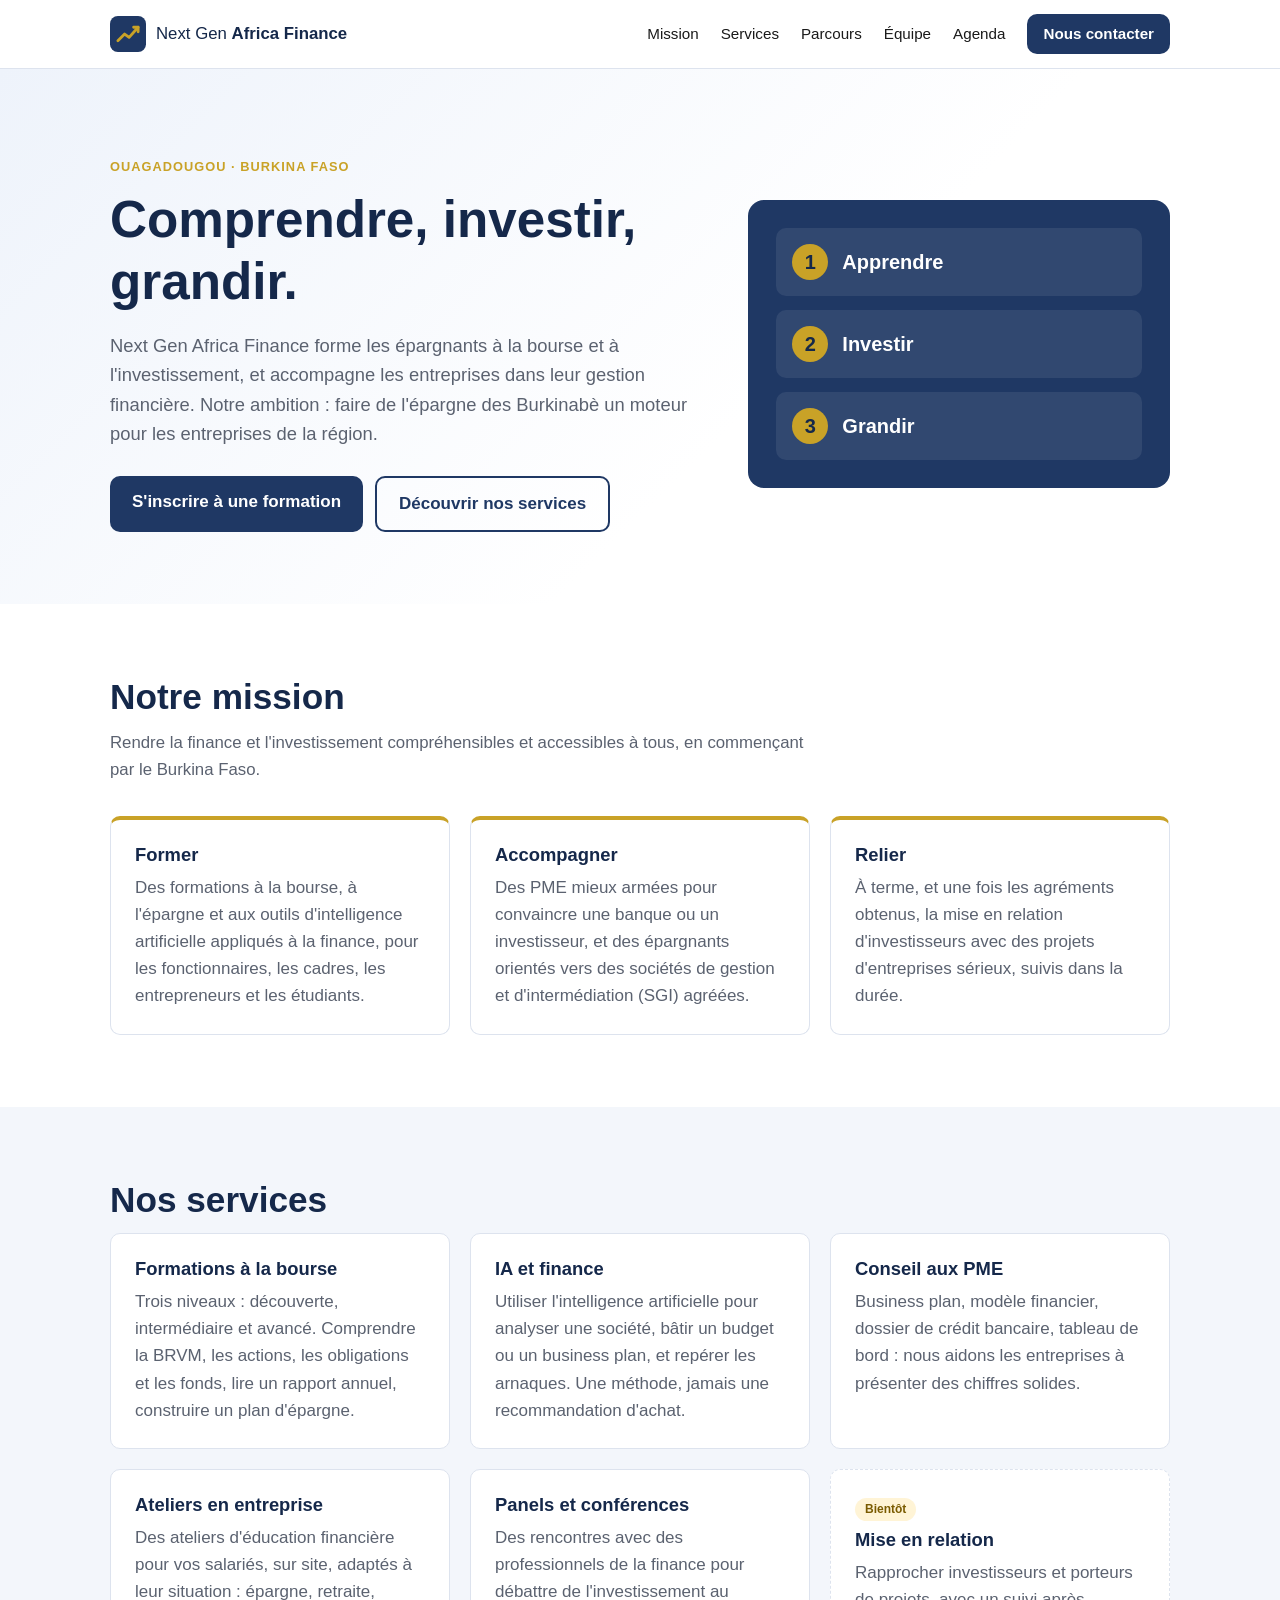
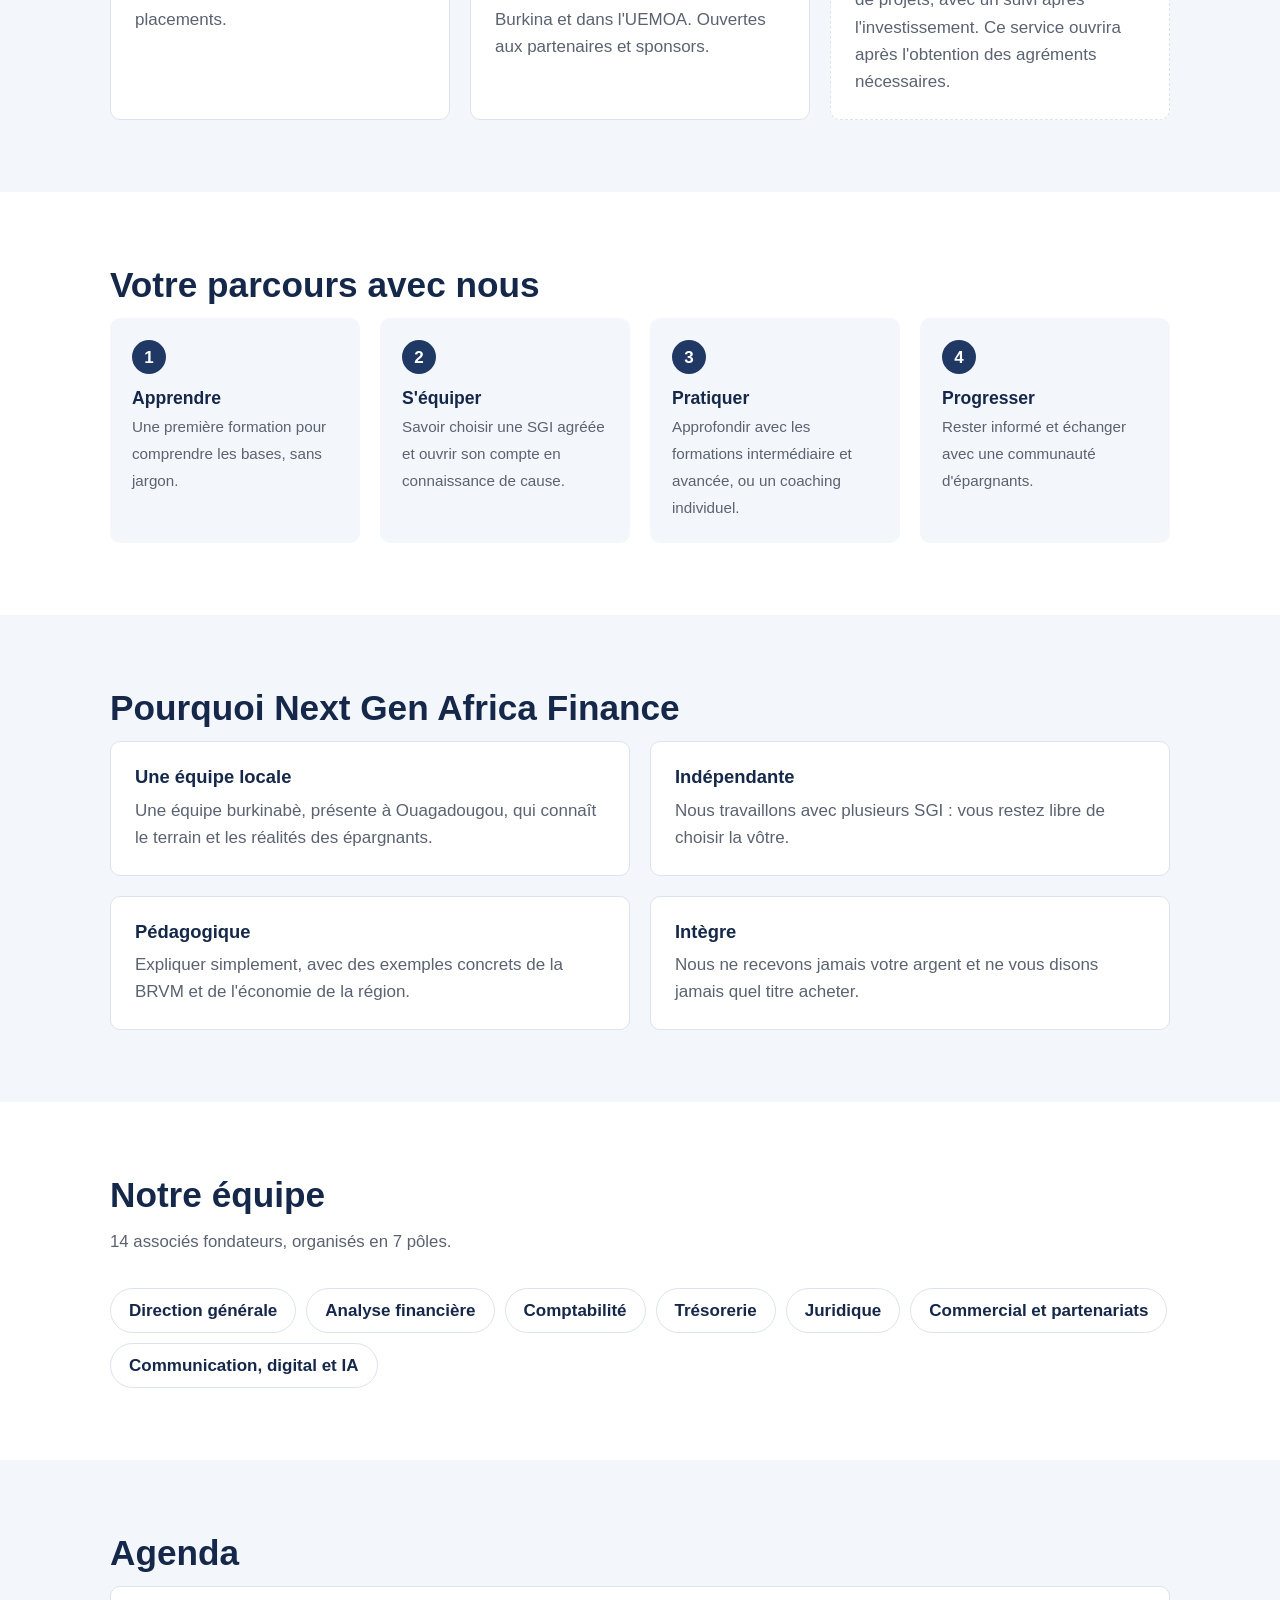
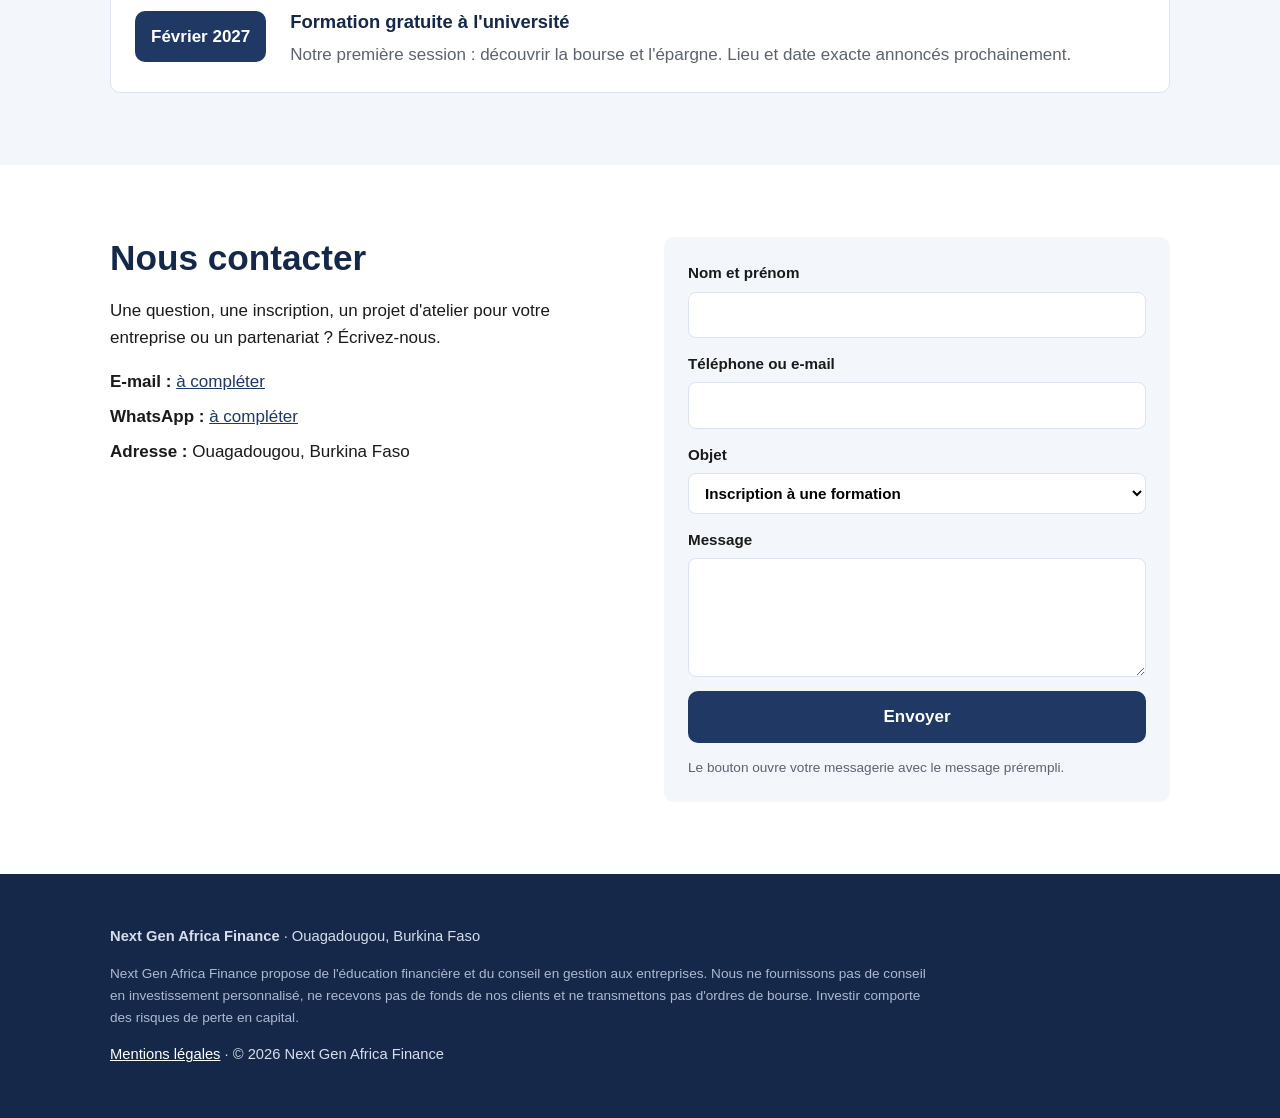
==== index.html @ c7aa5c01 "Site vitrine de Next Gen Africa Finance Site statique HTML/CSS/JS : mission, services, parcours, équ" ====
<!doctype html>
<html lang="fr">
<head>
  <meta charset="utf-8">
  <meta name="viewport" content="width=device-width, initial-scale=1">
  <title>Next Gen Africa Finance – Éducation financière et accompagnement à Ouagadougou</title>
  <meta name="description" content="Next Gen Africa Finance forme les épargnants à la bourse et à l'investissement, et accompagne les PME dans leur gestion financière, à Ouagadougou (Burkina Faso).">
  <link rel="icon" href="assets/img/favicon.svg" type="image/svg+xml">
  <link rel="stylesheet" href="assets/css/style.css">
</head>
<body>

<header class="site-header">
  <div class="container nav">
    <a class="logo" href="#accueil" aria-label="Next Gen Africa Finance, accueil">
      <img src="assets/img/logo.svg" alt="" width="36" height="36">
      <span>Next Gen <strong>Africa Finance</strong></span>
    </a>
    <button class="menu-toggle" aria-expanded="false" aria-controls="menu">Menu</button>
    <nav id="menu" class="menu" aria-label="Navigation principale">
      <a href="#mission">Mission</a>
      <a href="#services">Services</a>
      <a href="#parcours">Parcours</a>
      <a href="#equipe">Équipe</a>
      <a href="#agenda">Agenda</a>
      <a class="btn btn-small" href="#contact">Nous contacter</a>
    </nav>
  </div>
</header>

<main>

  <section id="accueil" class="hero">
    <div class="container hero-grid">
      <div>
        <p class="eyebrow">Ouagadougou · Burkina Faso</p>
        <h1>Comprendre, investir, grandir.</h1>
        <p class="lead">Next Gen Africa Finance forme les épargnants à la bourse et à l'investissement, et accompagne les entreprises dans leur gestion financière. Notre ambition : faire de l'épargne des Burkinabè un moteur pour les entreprises de la région.</p>
        <div class="cta">
          <a class="btn" href="#contact">S'inscrire à une formation</a>
          <a class="btn btn-ghost" href="#services">Découvrir nos services</a>
        </div>
      </div>
      <div class="hero-card" aria-hidden="true">
        <div class="hero-step"><span>1</span>Apprendre</div>
        <div class="hero-step"><span>2</span>Investir</div>
        <div class="hero-step"><span>3</span>Grandir</div>
      </div>
    </div>
  </section>

  <section id="mission" class="section">
    <div class="container">
      <h2>Notre mission</h2>
      <p class="section-lead">Rendre la finance et l'investissement compréhensibles et accessibles à tous, en commençant par le Burkina Faso.</p>
      <div class="grid-3">
        <article class="pillar">
          <h3>Former</h3>
          <p>Des formations à la bourse, à l'épargne et aux outils d'intelligence artificielle appliqués à la finance, pour les fonctionnaires, les cadres, les entrepreneurs et les étudiants.</p>
        </article>
        <article class="pillar">
          <h3>Accompagner</h3>
          <p>Des PME mieux armées pour convaincre une banque ou un investisseur, et des épargnants orientés vers des sociétés de gestion et d'intermédiation (SGI) agréées.</p>
        </article>
        <article class="pillar">
          <h3>Relier</h3>
          <p>À terme, et une fois les agréments obtenus, la mise en relation d'investisseurs avec des projets d'entreprises sérieux, suivis dans la durée.</p>
        </article>
      </div>
    </div>
  </section>

  <section id="services" class="section section-alt">
    <div class="container">
      <h2>Nos services</h2>
      <div class="grid-3">
        <article class="card">
          <h3>Formations à la bourse</h3>
          <p>Trois niveaux : découverte, intermédiaire et avancé. Comprendre la BRVM, les actions, les obligations et les fonds, lire un rapport annuel, construire un plan d'épargne.</p>
        </article>
        <article class="card">
          <h3>IA et finance</h3>
          <p>Utiliser l'intelligence artificielle pour analyser une société, bâtir un budget ou un business plan, et repérer les arnaques. Une méthode, jamais une recommandation d'achat.</p>
        </article>
        <article class="card">
          <h3>Conseil aux PME</h3>
          <p>Business plan, modèle financier, dossier de crédit bancaire, tableau de bord : nous aidons les entreprises à présenter des chiffres solides.</p>
        </article>
        <article class="card">
          <h3>Ateliers en entreprise</h3>
          <p>Des ateliers d'éducation financière pour vos salariés, sur site, adaptés à leur situation : épargne, retraite, placements.</p>
        </article>
        <article class="card">
          <h3>Panels et conférences</h3>
          <p>Des rencontres avec des professionnels de la finance pour débattre de l'investissement au Burkina et dans l'UEMOA. Ouvertes aux partenaires et sponsors.</p>
        </article>
        <article class="card card-soon">
          <p class="badge">Bientôt</p>
          <h3>Mise en relation</h3>
          <p>Rapprocher investisseurs et porteurs de projets, avec un suivi après l'investissement. Ce service ouvrira après l'obtention des agréments nécessaires.</p>
        </article>
      </div>
    </div>
  </section>

  <section id="parcours" class="section">
    <div class="container">
      <h2>Votre parcours avec nous</h2>
      <ol class="steps">
        <li><strong>Apprendre</strong><span>Une première formation pour comprendre les bases, sans jargon.</span></li>
        <li><strong>S'équiper</strong><span>Savoir choisir une SGI agréée et ouvrir son compte en connaissance de cause.</span></li>
        <li><strong>Pratiquer</strong><span>Approfondir avec les formations intermédiaire et avancée, ou un coaching individuel.</span></li>
        <li><strong>Progresser</strong><span>Rester informé et échanger avec une communauté d'épargnants.</span></li>
      </ol>
    </div>
  </section>

  <section class="section section-alt">
    <div class="container">
      <h2>Pourquoi Next Gen Africa Finance</h2>
      <div class="grid-2">
        <div class="reason"><h3>Une équipe locale</h3><p>Une équipe burkinabè, présente à Ouagadougou, qui connaît le terrain et les réalités des épargnants.</p></div>
        <div class="reason"><h3>Indépendante</h3><p>Nous travaillons avec plusieurs SGI : vous restez libre de choisir la vôtre.</p></div>
        <div class="reason"><h3>Pédagogique</h3><p>Expliquer simplement, avec des exemples concrets de la BRVM et de l'économie de la région.</p></div>
        <div class="reason"><h3>Intègre</h3><p>Nous ne recevons jamais votre argent et ne vous disons jamais quel titre acheter.</p></div>
      </div>
    </div>
  </section>

  <section id="equipe" class="section">
    <div class="container">
      <h2>Notre équipe</h2>
      <p class="section-lead">14 associés fondateurs, organisés en 7 pôles.</p>
      <ul class="poles">
        <li>Direction générale</li>
        <li>Analyse financière</li>
        <li>Comptabilité</li>
        <li>Trésorerie</li>
        <li>Juridique</li>
        <li>Commercial et partenariats</li>
        <li>Communication, digital et IA</li>
      </ul>
    </div>
  </section>

  <section id="agenda" class="section section-alt">
    <div class="container">
      <h2>Agenda</h2>
      <div class="event">
        <p class="event-date">Février 2027</p>
        <div>
          <h3>Formation gratuite à l'université</h3>
          <p>Notre première session : découvrir la bourse et l'épargne. Lieu et date exacte annoncés prochainement.</p>
        </div>
      </div>
    </div>
  </section>

  <section id="contact" class="section">
    <div class="container contact-grid">
      <div>
        <h2>Nous contacter</h2>
        <p>Une question, une inscription, un projet d'atelier pour votre entreprise ou un partenariat ? Écrivez-nous.</p>
        <ul class="contact-list">
          <li><strong>E-mail :</strong> <a id="contact-email" href="#">à compléter</a></li>
          <li><strong>WhatsApp :</strong> <a id="contact-whatsapp" href="#">à compléter</a></li>
          <li><strong>Adresse :</strong> Ouagadougou, Burkina Faso</li>
        </ul>
      </div>
      <form id="contact-form" class="form" novalidate>
        <label>Nom et prénom<input name="nom" required autocomplete="name"></label>
        <label>Téléphone ou e-mail<input name="contact" required></label>
        <label>Objet
          <select name="objet">
            <option>Inscription à une formation</option>
            <option>Formation IA et finance</option>
            <option>Conseil pour mon entreprise</option>
            <option>Atelier en entreprise</option>
            <option>Partenariat ou sponsoring</option>
            <option>Autre</option>
          </select>
        </label>
        <label>Message<textarea name="message" rows="4"></textarea></label>
        <button class="btn" type="submit">Envoyer</button>
        <p class="form-note">Le bouton ouvre votre messagerie avec le message prérempli.</p>
      </form>
    </div>
  </section>

</main>

<footer class="site-footer">
  <div class="container">
    <p><strong>Next Gen Africa Finance</strong> · Ouagadougou, Burkina Faso</p>
    <p class="disclaimer">Next Gen Africa Finance propose de l'éducation financière et du conseil en gestion aux entreprises. Nous ne fournissons pas de conseil en investissement personnalisé, ne recevons pas de fonds de nos clients et ne transmettons pas d'ordres de bourse. Investir comporte des risques de perte en capital.</p>
    <p><a href="mentions-legales.html">Mentions légales</a> · © <span id="year"></span> Next Gen Africa Finance</p>
  </div>
</footer>

<script src="assets/js/main.js"></script>
</body>
</html>
---- assets/css/style.css ----
/* Next Gen Africa Finance — feuille de style du site vitrine */
:root {
  --navy: #1F3864;
  --navy-dark: #15284a;
  --gold: #C9A227;
  --ink: #1a1a1a;
  --muted: #5b6270;
  --bg: #ffffff;
  --bg-alt: #f3f6fb;
  --line: #dde3ee;
  --radius: 10px;
  --max: 1100px;
}

* { box-sizing: border-box; }
html { scroll-behavior: smooth; }
body {
  margin: 0;
  font-family: "Segoe UI", Roboto, Arial, Helvetica, sans-serif;
  color: var(--ink);
  background: var(--bg);
  line-height: 1.6;
  font-size: 17px;
}
img { max-width: 100%; }
a { color: var(--navy); }
h1, h2, h3 { line-height: 1.2; color: var(--navy-dark); }
h1 { font-size: clamp(2.1rem, 5vw, 3.2rem); margin: 0 0 16px; }
h2 { font-size: clamp(1.6rem, 3.4vw, 2.2rem); margin: 0 0 12px; }
h3 { font-size: 1.15rem; margin: 0 0 8px; }

.container { width: 100%; max-width: var(--max); margin: 0 auto; padding: 0 20px; }
.section { padding: 72px 0; }
.section-alt { background: var(--bg-alt); }
.section-lead { color: var(--muted); max-width: 720px; margin: 0 0 32px; font-size: 1.05rem; }

/* En-tête */
.site-header { position: sticky; top: 0; z-index: 10; background: rgba(255,255,255,.96); border-bottom: 1px solid var(--line); }
.nav { display: flex; align-items: center; justify-content: space-between; height: 68px; }
.logo { display: flex; align-items: center; gap: 10px; text-decoration: none; color: var(--navy-dark); font-size: 1.05rem; }
.menu { display: flex; align-items: center; gap: 22px; }
.menu a { text-decoration: none; color: var(--ink); font-size: .95rem; }
.menu a:hover { color: var(--navy); }
.menu-toggle { display: none; background: none; border: 1px solid var(--line); border-radius: 8px; padding: 8px 12px; font: inherit; cursor: pointer; }

/* Boutons */
.btn { display: inline-block; background: var(--navy); color: #fff !important; text-decoration: none; padding: 12px 22px; border-radius: var(--radius); border: 0; font: inherit; font-weight: 600; cursor: pointer; }
.btn:hover { background: var(--navy-dark); }
.btn-ghost { background: transparent; color: var(--navy) !important; border: 2px solid var(--navy); }
.btn-ghost:hover { background: var(--navy); color: #fff !important; }
.btn-small { padding: 8px 16px; font-size: .9rem; }

/* Accueil */
.hero { padding: 88px 0 72px; background: linear-gradient(135deg, #eef3fb 0%, #ffffff 60%); }
.hero-grid { display: grid; grid-template-columns: 1.4fr 1fr; gap: 48px; align-items: center; }
.eyebrow { text-transform: uppercase; letter-spacing: .08em; font-size: .8rem; font-weight: 700; color: var(--gold); margin: 0 0 12px; }
.lead { font-size: 1.15rem; color: var(--muted); max-width: 620px; }
.cta { display: flex; flex-wrap: wrap; gap: 12px; margin-top: 28px; }
.hero-card { background: var(--navy); color: #fff; border-radius: 16px; padding: 28px; display: grid; gap: 14px; }
.hero-step { display: flex; align-items: center; gap: 14px; font-size: 1.25rem; font-weight: 600; background: rgba(255,255,255,.08); border-radius: var(--radius); padding: 16px; }
.hero-step span { display: grid; place-items: center; width: 36px; height: 36px; border-radius: 50%; background: var(--gold); color: var(--navy-dark); font-weight: 800; }

/* Grilles et cartes */
.grid-3 { display: grid; grid-template-columns: repeat(3, 1fr); gap: 20px; }
.grid-2 { display: grid; grid-template-columns: repeat(2, 1fr); gap: 20px; }
.pillar, .card, .reason { background: #fff; border: 1px solid var(--line); border-radius: var(--radius); padding: 24px; }
.pillar { border-top: 4px solid var(--gold); }
.card p, .pillar p, .reason p { margin: 0; color: var(--muted); }
.card-soon { border-style: dashed; }
.badge { display: inline-block; margin: 0 0 8px !important; background: #fff4d6; color: #7a5b00 !important; font-size: .75rem; font-weight: 700; padding: 2px 10px; border-radius: 99px; }

/* Parcours */
.steps { list-style: none; padding: 0; margin: 0; display: grid; grid-template-columns: repeat(4, 1fr); gap: 20px; counter-reset: step; }
.steps li { counter-increment: step; background: var(--bg-alt); border-radius: var(--radius); padding: 22px; position: relative; }
.steps li::before { content: counter(step); display: grid; place-items: center; width: 34px; height: 34px; border-radius: 50%; background: var(--navy); color: #fff; font-weight: 700; margin-bottom: 10px; }
.steps strong { display: block; color: var(--navy-dark); font-size: 1.1rem; }
.steps span { color: var(--muted); font-size: .95rem; }

/* Équipe */
.poles { list-style: none; padding: 0; margin: 0; display: flex; flex-wrap: wrap; gap: 10px; }
.poles li { background: #fff; border: 1px solid var(--line); border-radius: 99px; padding: 8px 18px; font-weight: 600; color: var(--navy-dark); }

/* Agenda */
.event { display: flex; gap: 24px; align-items: flex-start; background: #fff; border: 1px solid var(--line); border-radius: var(--radius); padding: 24px; }
.event-date { margin: 0; background: var(--navy); color: #fff; font-weight: 700; border-radius: var(--radius); padding: 12px 16px; white-space: nowrap; }
.event p { margin: 0; color: var(--muted); }
.event .event-date { color: #fff; }

/* Contact */
.contact-grid { display: grid; grid-template-columns: 1fr 1fr; gap: 48px; }
.contact-list { list-style: none; padding: 0; }
.contact-list li { margin: 8px 0; }
.form { display: grid; gap: 14px; background: var(--bg-alt); padding: 24px; border-radius: var(--radius); }
.form label { display: grid; gap: 6px; font-weight: 600; font-size: .95rem; }
.form input, .form select, .form textarea { font: inherit; padding: 10px 12px; border: 1px solid var(--line); border-radius: 8px; background: #fff; }
.form-note { margin: 0; font-size: .85rem; color: var(--muted); }

/* Pied de page */
.site-footer { background: var(--navy-dark); color: #d7deeb; padding: 36px 0; font-size: .92rem; }
.site-footer a { color: #fff; }
.disclaimer { max-width: 820px; color: #aeb9cf; font-size: .85rem; }

/* Mentions légales */
.legal { max-width: 800px; }
.legal dt { font-weight: 700; margin-top: 14px; }
.legal dd { margin: 4px 0 0; color: var(--muted); }

/* Mobile */
@media (max-width: 900px) {
  .hero-grid, .contact-grid { grid-template-columns: 1fr; }
  .grid-3 { grid-template-columns: 1fr 1fr; }
  .steps { grid-template-columns: 1fr 1fr; }
}
@media (max-width: 640px) {
  body { font-size: 16px; }
  .section { padding: 52px 0; }
  .grid-3, .grid-2, .steps { grid-template-columns: 1fr; }
  .menu-toggle { display: block; }
  .menu { display: none; position: absolute; top: 68px; left: 0; right: 0; background: #fff; flex-direction: column; align-items: flex-start; padding: 16px 20px; gap: 14px; border-bottom: 1px solid var(--line); }
  .menu.open { display: flex; }
  .event { flex-direction: column; }
}
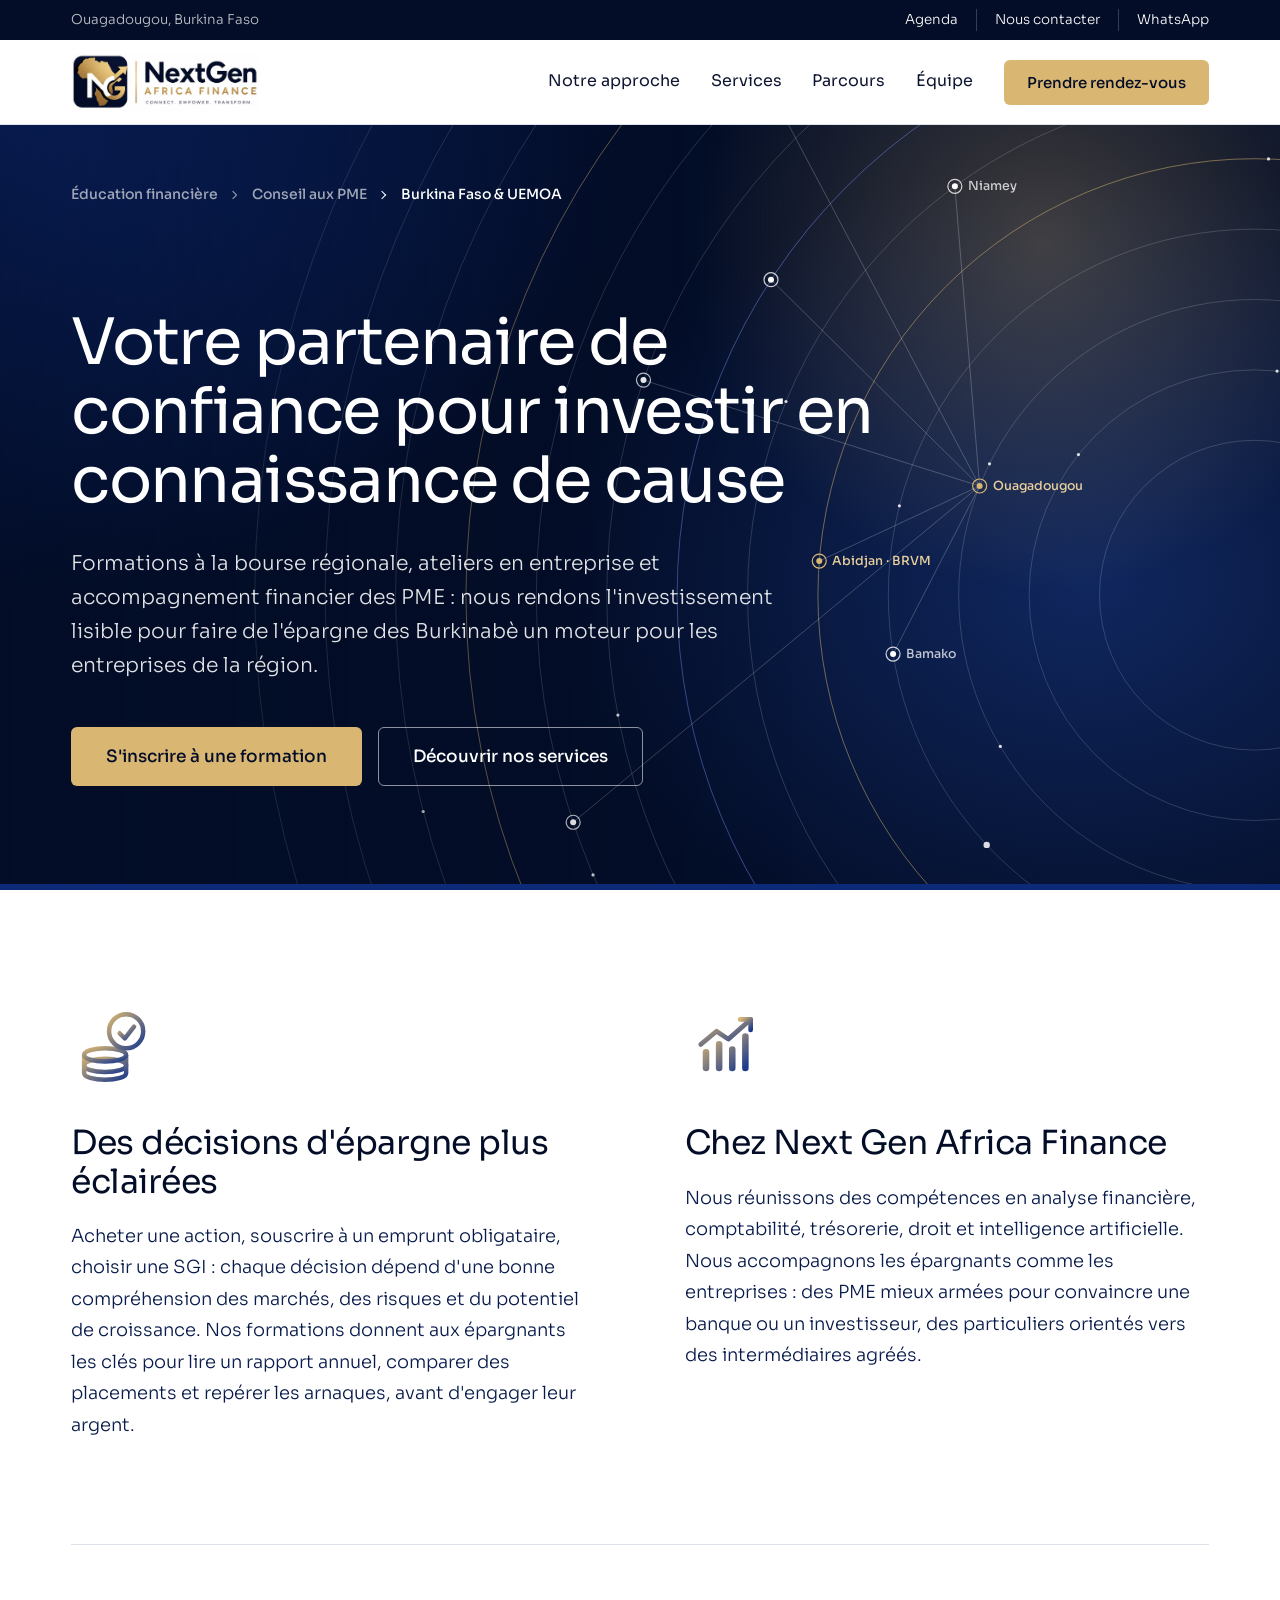
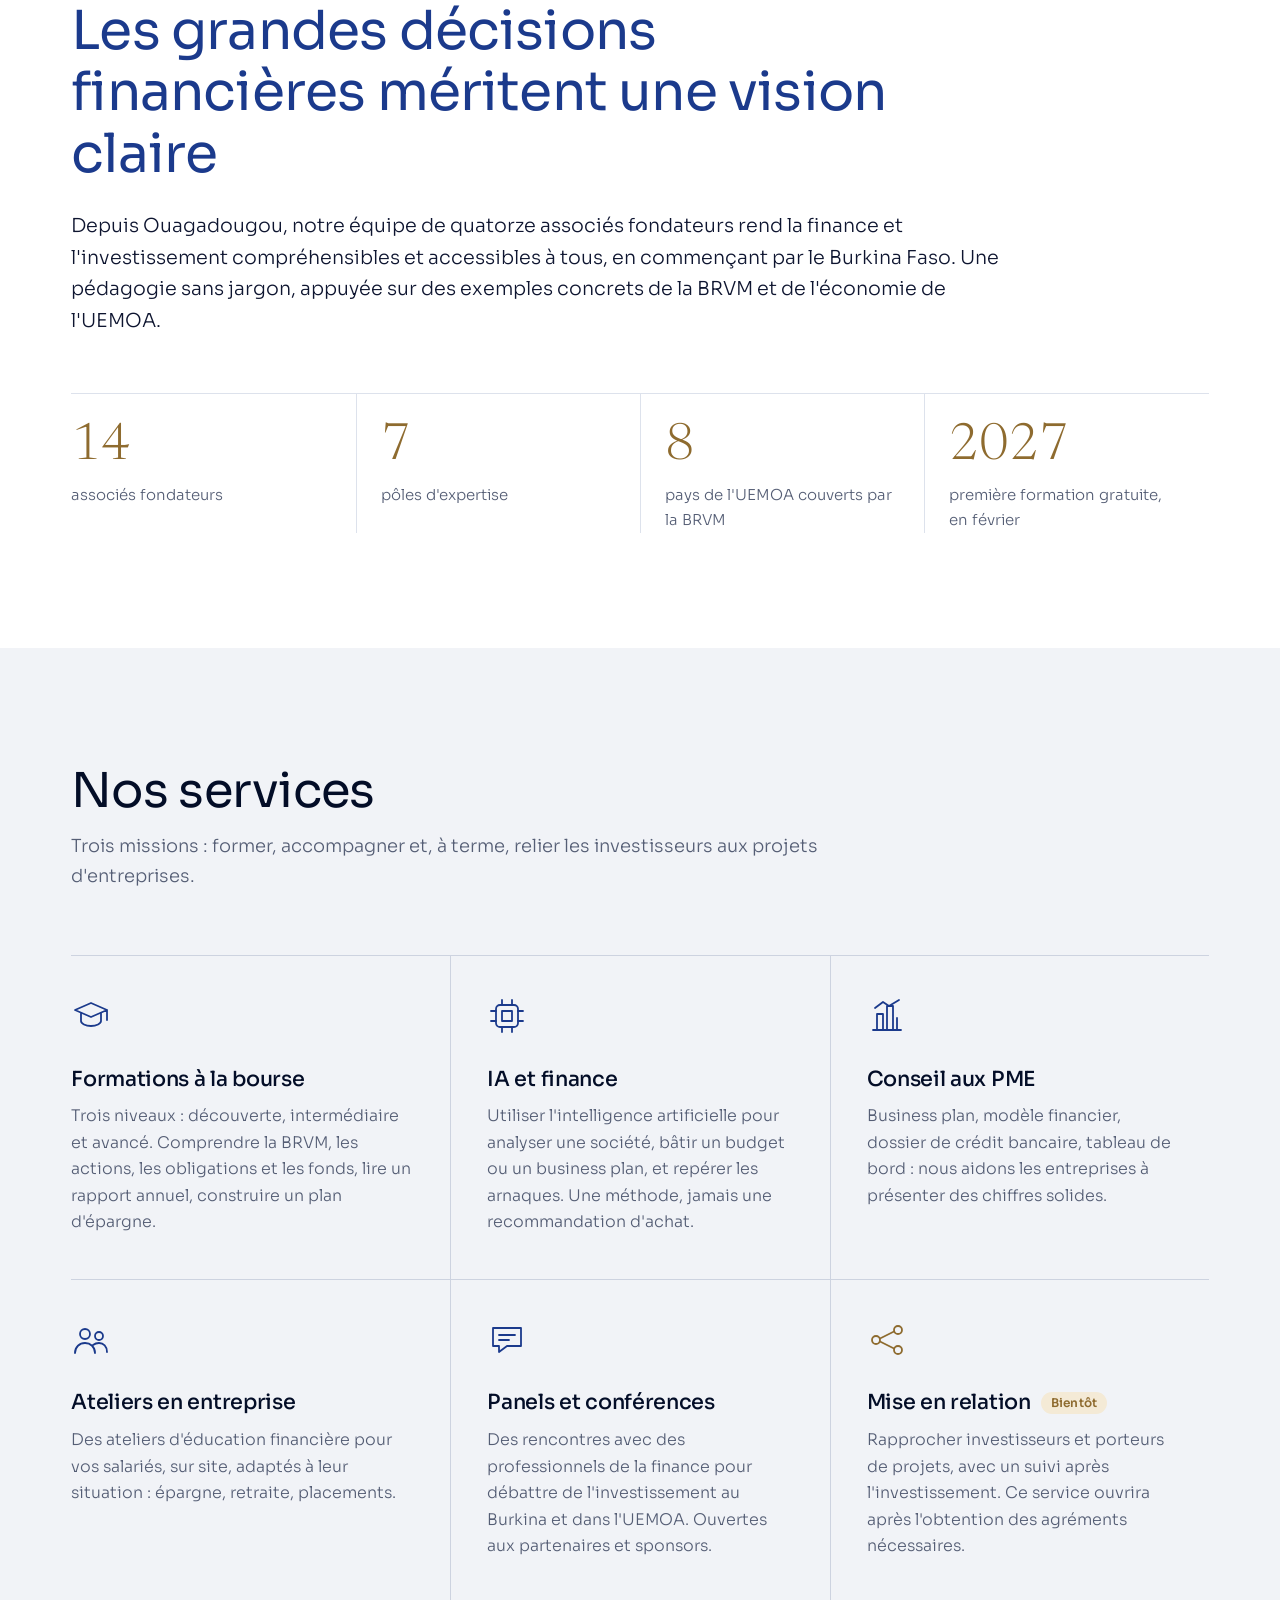
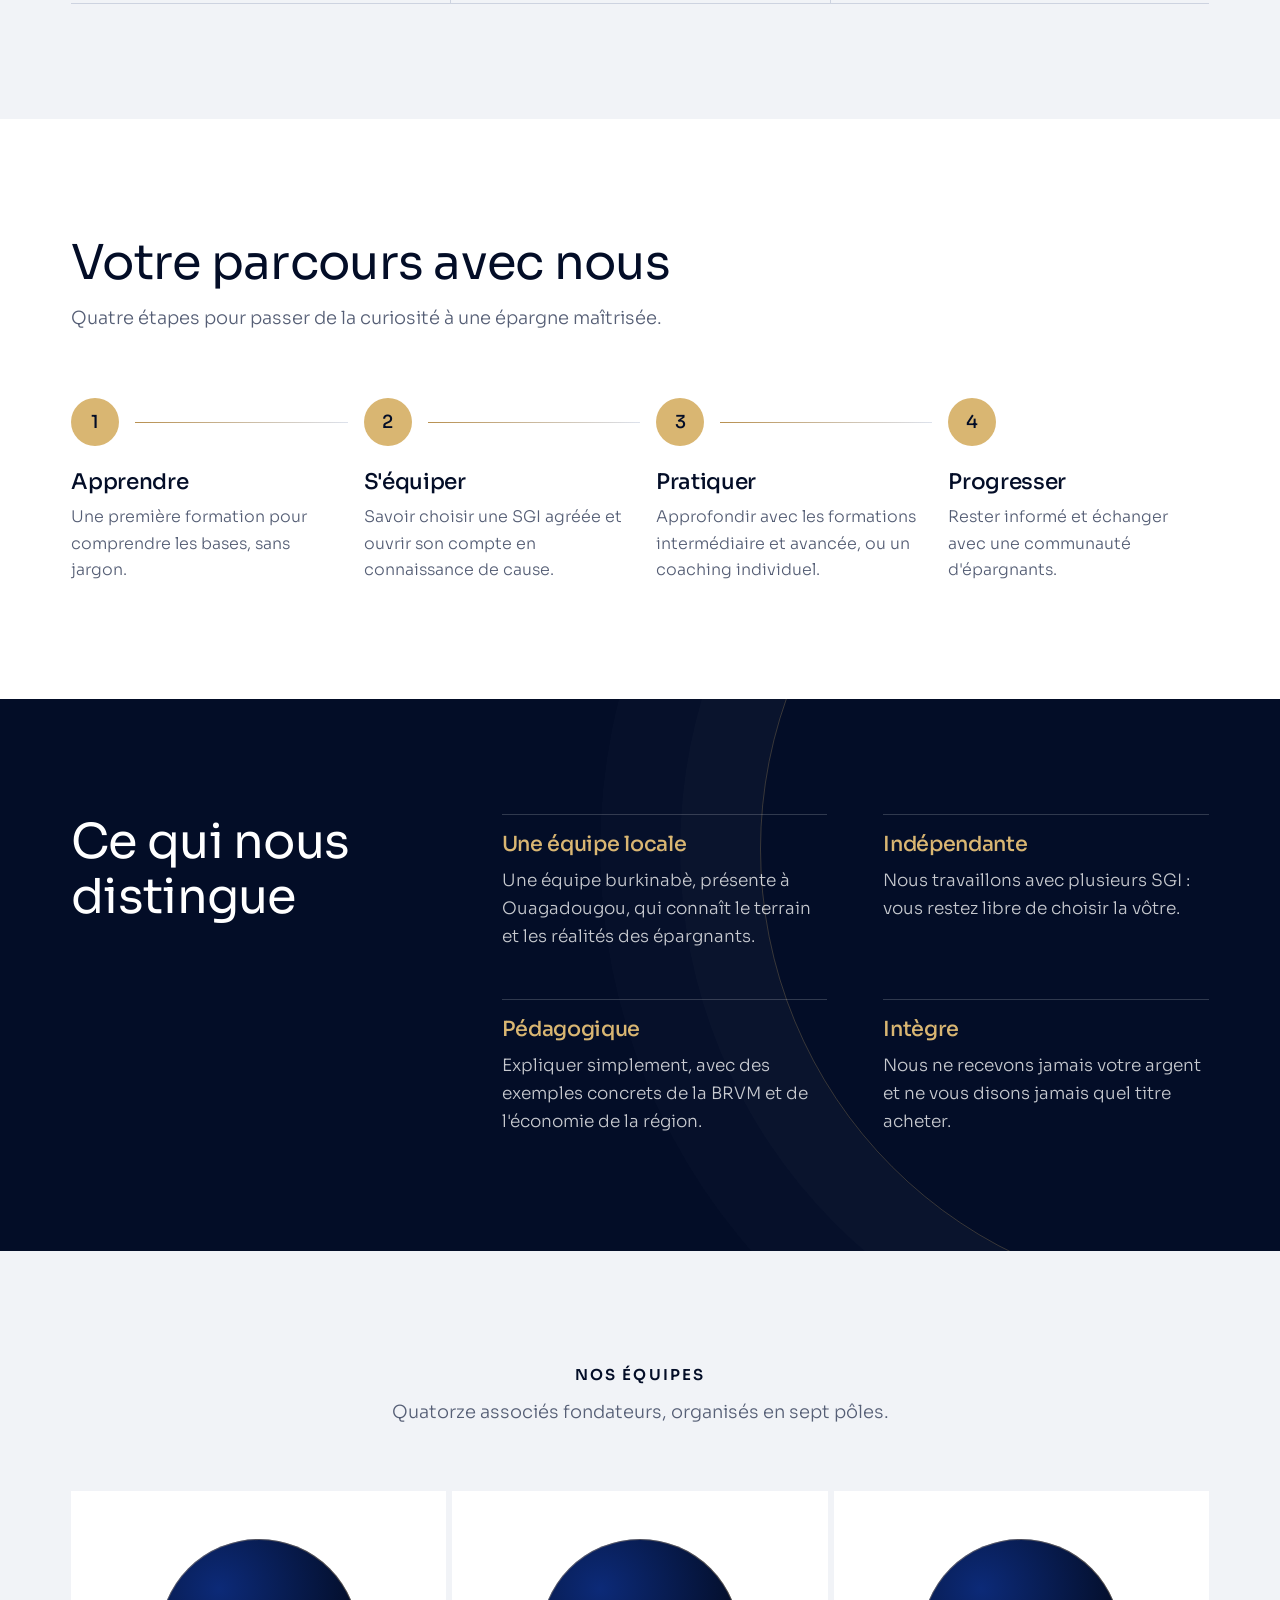
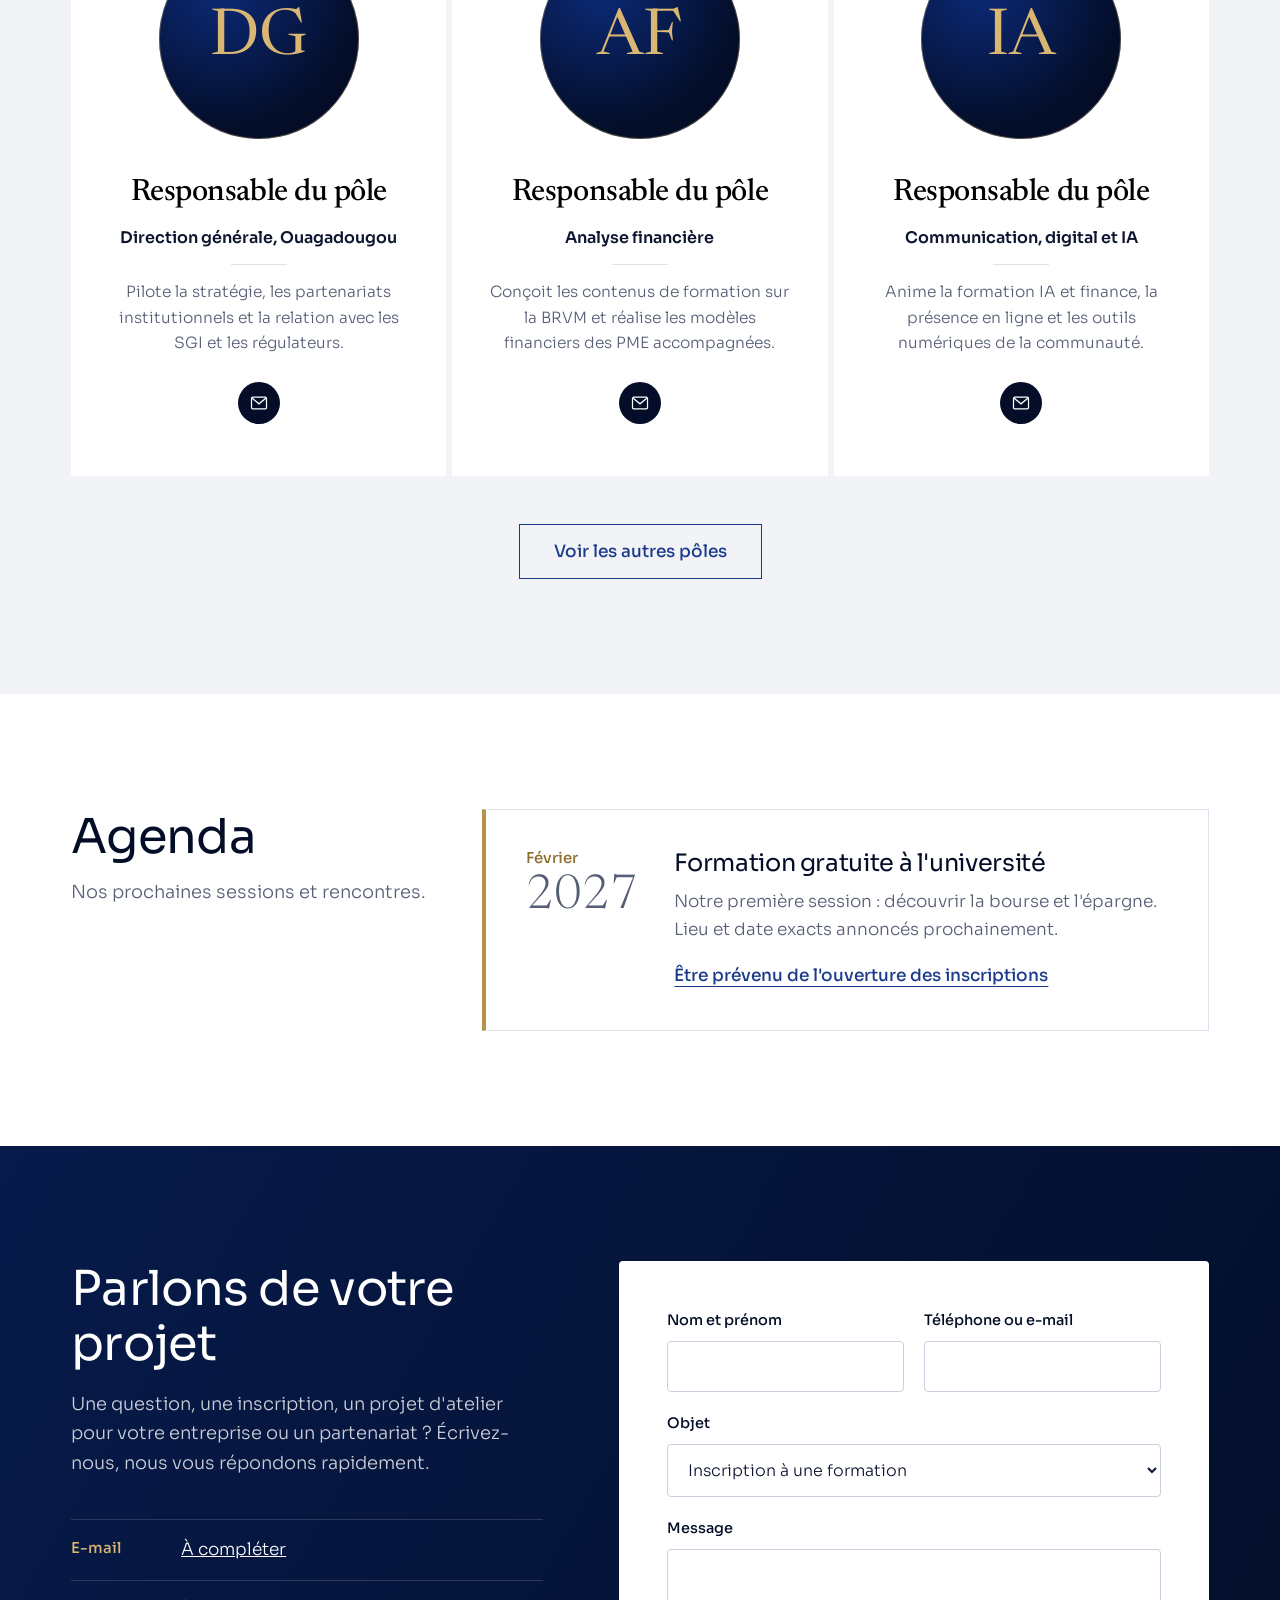
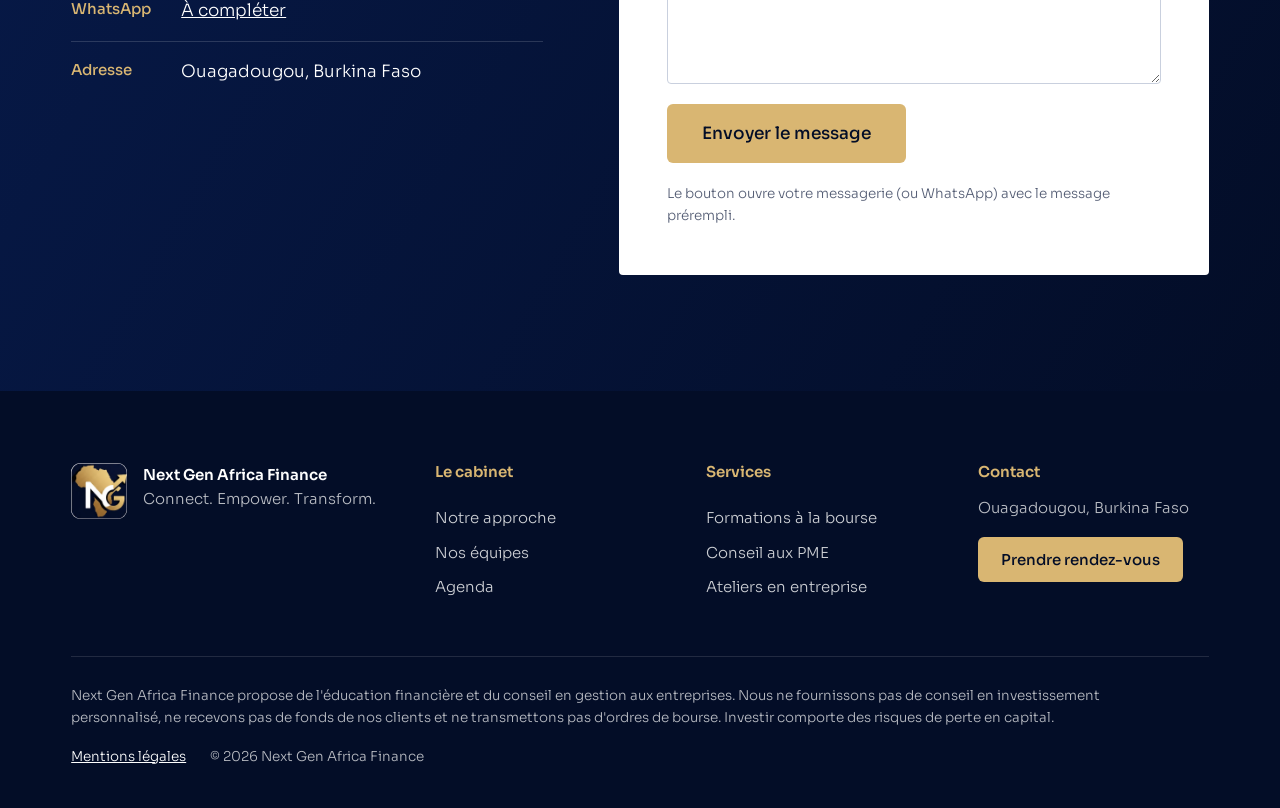
==== commit 9c1b67fc: "Refonte du site : design de cabinet de conseil aux couleurs du logo - Bandeau d'accueil bleu nuit an" ====
--- a/index.html
+++ b/index.html
@@ -3,173 +3,272 @@
 <head>
   <meta charset="utf-8">
   <meta name="viewport" content="width=device-width, initial-scale=1">
-  <title>Next Gen Africa Finance – Éducation financière et accompagnement à Ouagadougou</title>
-  <meta name="description" content="Next Gen Africa Finance forme les épargnants à la bourse et à l'investissement, et accompagne les PME dans leur gestion financière, à Ouagadougou (Burkina Faso).">
-  <link rel="icon" href="assets/img/favicon.svg" type="image/svg+xml">
+  <title>Next Gen Africa Finance – Éducation financière et conseil aux entreprises, Ouagadougou</title>
+  <meta name="description" content="Next Gen Africa Finance forme les épargnants à la bourse (BRVM) et à l'investissement, et accompagne les PME dans leur gestion financière, depuis Ouagadougou (Burkina Faso).">
+  <meta name="theme-color" content="#030D27">
+  <meta property="og:title" content="Next Gen Africa Finance">
+  <meta property="og:description" content="Connect. Empower. Transform. Éducation financière et accompagnement des entreprises au Burkina Faso et dans l'UEMOA.">
+  <meta property="og:image" content="assets/img/logo-ngaf.png">
+  <link rel="icon" href="assets/img/favicon.png" type="image/png">
+  <link rel="apple-touch-icon" href="assets/img/apple-touch-icon.png">
+  <link rel="preconnect" href="https://fonts.googleapis.com">
+  <link rel="preconnect" href="https://fonts.gstatic.com" crossorigin>
+  <link href="https://fonts.googleapis.com/css2?family=Sora:wght@300;400;500;600;700&family=Newsreader:opsz,wght@6..72,400;6..72,500;6..72,600&display=swap" rel="stylesheet">
   <link rel="stylesheet" href="assets/css/style.css">
 </head>
 <body>
+<a class="skip-link" href="#contenu">Aller au contenu</a>
 
 <header class="site-header">
+  <div class="topbar">
+    <div class="container topbar-inner">
+      <p>Ouagadougou, Burkina Faso</p>
+      <nav aria-label="Liens rapides">
+        <a href="#agenda">Agenda</a>
+        <a href="#contact">Nous contacter</a>
+        <a class="js-whatsapp" href="#contact">WhatsApp</a>
+      </nav>
+    </div>
+  </div>
   <div class="container nav">
-    <a class="logo" href="#accueil" aria-label="Next Gen Africa Finance, accueil">
-      <img src="assets/img/logo.svg" alt="" width="36" height="36">
-      <span>Next Gen <strong>Africa Finance</strong></span>
+    <a class="brand" href="#accueil" aria-label="Next Gen Africa Finance, retour à l'accueil">
+      <img src="assets/img/logo-ngaf.png" alt="Next Gen Africa Finance – Connect. Empower. Transform." width="880" height="270">
     </a>
-    <button class="menu-toggle" aria-expanded="false" aria-controls="menu">Menu</button>
+    <button class="menu-toggle" aria-expanded="false" aria-controls="menu">
+      <span class="menu-toggle-bars" aria-hidden="true"></span><span class="sr-only">Menu</span>
+    </button>
     <nav id="menu" class="menu" aria-label="Navigation principale">
-      <a href="#mission">Mission</a>
+      <a href="#approche">Notre approche</a>
       <a href="#services">Services</a>
       <a href="#parcours">Parcours</a>
       <a href="#equipe">Équipe</a>
-      <a href="#agenda">Agenda</a>
-      <a class="btn btn-small" href="#contact">Nous contacter</a>
+      <a class="btn btn-gold" href="#contact">Prendre rendez-vous</a>
     </nav>
   </div>
 </header>
 
-<main>
-
+<main id="contenu">
+
+  <!-- ============ ACCUEIL ============ -->
   <section id="accueil" class="hero">
-    <div class="container hero-grid">
-      <div>
-        <p class="eyebrow">Ouagadougou · Burkina Faso</p>
-        <h1>Comprendre, investir, grandir.</h1>
-        <p class="lead">Next Gen Africa Finance forme les épargnants à la bourse et à l'investissement, et accompagne les entreprises dans leur gestion financière. Notre ambition : faire de l'épargne des Burkinabè un moteur pour les entreprises de la région.</p>
-        <div class="cta">
-          <a class="btn" href="#contact">S'inscrire à une formation</a>
-          <a class="btn btn-ghost" href="#services">Découvrir nos services</a>
-        </div>
-      </div>
-      <div class="hero-card" aria-hidden="true">
-        <div class="hero-step"><span>1</span>Apprendre</div>
-        <div class="hero-step"><span>2</span>Investir</div>
-        <div class="hero-step"><span>3</span>Grandir</div>
-      </div>
-    </div>
-  </section>
-
-  <section id="mission" class="section">
+    <canvas class="hero-orbits" aria-hidden="true"></canvas>
+    <div class="container hero-inner">
+      <nav class="crumbs" aria-label="Domaines">
+        <span>Éducation financière</span>
+        <span>Conseil aux PME</span>
+        <span>Burkina Faso &amp; UEMOA</span>
+      </nav>
+      <h1>Votre partenaire de confiance pour investir en connaissance de cause</h1>
+      <p class="hero-lead">Formations à la bourse régionale, ateliers en entreprise et accompagnement financier des PME&nbsp;: nous rendons l'investissement lisible pour faire de l'épargne des Burkinabè un moteur pour les entreprises de la région.</p>
+      <div class="hero-cta">
+        <a class="btn btn-gold btn-lg" href="#contact">S'inscrire à une formation</a>
+        <a class="btn btn-line btn-lg" href="#services">Découvrir nos services</a>
+      </div>
+    </div>
+  </section>
+
+  <!-- ============ APPROCHE ============ -->
+  <section id="approche" class="section intro">
+    <div class="container intro-grid">
+      <article class="intro-item">
+        <svg class="icon-xl" viewBox="0 0 64 64" aria-hidden="true"><defs><linearGradient id="g1" x1="0" y1="0" x2="1" y2="1"><stop offset="0" stop-color="#D9B672"/><stop offset="1" stop-color="#1B3A8C"/></linearGradient></defs><ellipse cx="26" cy="46" rx="16" ry="5" fill="none" stroke="url(#g1)" stroke-width="3.4"/><path d="M10 46v6c0 2.8 7.2 5 16 5s16-2.2 16-5v-6M10 38v8M42 38v8" fill="none" stroke="url(#g1)" stroke-width="3.4"/><ellipse cx="26" cy="38" rx="16" ry="5" fill="none" stroke="url(#g1)" stroke-width="3.4"/><circle cx="42" cy="20" r="13" fill="none" stroke="url(#g1)" stroke-width="3.4"/><path d="M37 21.5l4 4 7-9" fill="none" stroke="url(#g1)" stroke-width="3.4" stroke-linecap="round" stroke-linejoin="round"/></svg>
+        <h2>Des décisions d'épargne plus éclairées</h2>
+        <p>Acheter une action, souscrire à un emprunt obligataire, choisir une SGI&nbsp;: chaque décision dépend d'une bonne compréhension des marchés, des risques et du potentiel de croissance. Nos formations donnent aux épargnants les clés pour lire un rapport annuel, comparer des placements et repérer les arnaques, avant d'engager leur argent.</p>
+      </article>
+      <article class="intro-item">
+        <svg class="icon-xl" viewBox="0 0 64 64" aria-hidden="true"><defs><linearGradient id="g2" x1="0" y1="0" x2="1" y2="1"><stop offset="0" stop-color="#D9B672"/><stop offset="1" stop-color="#1B3A8C"/></linearGradient></defs><path d="M10 54h46" stroke="url(#g2)" stroke-width="3.6" stroke-linecap="round"/><path d="M16 48V36M26 48V30M36 48V34M46 48V24" stroke="url(#g2)" stroke-width="5" stroke-linecap="round"/><path d="M12 30 24 20l9 6 17-15" fill="none" stroke="url(#g2)" stroke-width="3.6" stroke-linecap="round" stroke-linejoin="round"/><path d="M42 11h8v8" fill="none" stroke="url(#g2)" stroke-width="3.6" stroke-linecap="round" stroke-linejoin="round"/></svg>
+        <h2>Chez Next Gen Africa Finance</h2>
+        <p>Nous réunissons des compétences en analyse financière, comptabilité, trésorerie, droit et intelligence artificielle. Nous accompagnons les épargnants comme les entreprises&nbsp;: des PME mieux armées pour convaincre une banque ou un investisseur, des particuliers orientés vers des intermédiaires agréés.</p>
+      </article>
+    </div>
+
+    <div class="container statement">
+      <h2>Les grandes décisions financières méritent une vision claire</h2>
+      <p>Depuis Ouagadougou, notre équipe de quatorze associés fondateurs rend la finance et l'investissement compréhensibles et accessibles à tous, en commençant par le Burkina Faso. Une pédagogie sans jargon, appuyée sur des exemples concrets de la BRVM et de l'économie de l'UEMOA.</p>
+      <dl class="facts">
+        <div><dt>14</dt><dd>associés fondateurs</dd></div>
+        <div><dt>7</dt><dd>pôles d'expertise</dd></div>
+        <div><dt>8</dt><dd>pays de l'UEMOA couverts par la BRVM</dd></div>
+        <div><dt>2027</dt><dd>première formation gratuite, en février</dd></div>
+      </dl>
+    </div>
+  </section>
+
+  <!-- ============ SERVICES ============ -->
+  <section id="services" class="section services">
     <div class="container">
-      <h2>Notre mission</h2>
-      <p class="section-lead">Rendre la finance et l'investissement compréhensibles et accessibles à tous, en commençant par le Burkina Faso.</p>
-      <div class="grid-3">
-        <article class="pillar">
-          <h3>Former</h3>
-          <p>Des formations à la bourse, à l'épargne et aux outils d'intelligence artificielle appliqués à la finance, pour les fonctionnaires, les cadres, les entrepreneurs et les étudiants.</p>
-        </article>
-        <article class="pillar">
-          <h3>Accompagner</h3>
-          <p>Des PME mieux armées pour convaincre une banque ou un investisseur, et des épargnants orientés vers des sociétés de gestion et d'intermédiation (SGI) agréées.</p>
-        </article>
-        <article class="pillar">
-          <h3>Relier</h3>
-          <p>À terme, et une fois les agréments obtenus, la mise en relation d'investisseurs avec des projets d'entreprises sérieux, suivis dans la durée.</p>
-        </article>
-      </div>
-    </div>
-  </section>
-
-  <section id="services" class="section section-alt">
-    <div class="container">
-      <h2>Nos services</h2>
-      <div class="grid-3">
-        <article class="card">
+      <header class="section-head">
+        <h2>Nos services</h2>
+        <p>Trois missions&nbsp;: former, accompagner et, à terme, relier les investisseurs aux projets d'entreprises.</p>
+      </header>
+      <div class="service-grid">
+        <article class="service">
+          <svg viewBox="0 0 40 40" aria-hidden="true"><path d="M4 14 20 7l16 7-16 7Z M10 17v8c0 2.5 4.5 5 10 5s10-2.5 10-5v-8 M36 14v10" /></svg>
           <h3>Formations à la bourse</h3>
-          <p>Trois niveaux : découverte, intermédiaire et avancé. Comprendre la BRVM, les actions, les obligations et les fonds, lire un rapport annuel, construire un plan d'épargne.</p>
-        </article>
-        <article class="card">
+          <p>Trois niveaux&nbsp;: découverte, intermédiaire et avancé. Comprendre la BRVM, les actions, les obligations et les fonds, lire un rapport annuel, construire un plan d'épargne.</p>
+        </article>
+        <article class="service">
+          <svg viewBox="0 0 40 40" aria-hidden="true"><rect x="9" y="9" width="22" height="22" rx="4"/><path d="M15 15h10v10H15Z M15 4v5M25 4v5M15 31v5M25 31v5M4 15h5M4 25h5M31 15h5M31 25h5"/></svg>
           <h3>IA et finance</h3>
           <p>Utiliser l'intelligence artificielle pour analyser une société, bâtir un budget ou un business plan, et repérer les arnaques. Une méthode, jamais une recommandation d'achat.</p>
         </article>
-        <article class="card">
+        <article class="service">
+          <svg viewBox="0 0 40 40" aria-hidden="true"><path d="M6 34h28 M10 34V18h6v16 M20 34V10h6v24 M30 34V22"/><path d="M8 12 16 6l6 4 10-6"/></svg>
           <h3>Conseil aux PME</h3>
-          <p>Business plan, modèle financier, dossier de crédit bancaire, tableau de bord : nous aidons les entreprises à présenter des chiffres solides.</p>
-        </article>
-        <article class="card">
+          <p>Business plan, modèle financier, dossier de crédit bancaire, tableau de bord&nbsp;: nous aidons les entreprises à présenter des chiffres solides.</p>
+        </article>
+        <article class="service">
+          <svg viewBox="0 0 40 40" aria-hidden="true"><circle cx="14" cy="14" r="5"/><circle cx="28" cy="16" r="4"/><path d="M4 33c0-6 4.5-10 10-10s10 4 10 10 M22 25c1.7-1.3 3.7-2 6-2 4.5 0 8 3.4 8 9"/></svg>
           <h3>Ateliers en entreprise</h3>
-          <p>Des ateliers d'éducation financière pour vos salariés, sur site, adaptés à leur situation : épargne, retraite, placements.</p>
-        </article>
-        <article class="card">
+          <p>Des ateliers d'éducation financière pour vos salariés, sur site, adaptés à leur situation&nbsp;: épargne, retraite, placements.</p>
+        </article>
+        <article class="service">
+          <svg viewBox="0 0 40 40" aria-hidden="true"><path d="M6 8h28v18H20l-8 6v-6H6Z"/><path d="M12 15h16M12 20h10"/></svg>
           <h3>Panels et conférences</h3>
           <p>Des rencontres avec des professionnels de la finance pour débattre de l'investissement au Burkina et dans l'UEMOA. Ouvertes aux partenaires et sponsors.</p>
         </article>
-        <article class="card card-soon">
-          <p class="badge">Bientôt</p>
-          <h3>Mise en relation</h3>
+        <article class="service service-soon">
+          <svg viewBox="0 0 40 40" aria-hidden="true"><circle cx="9" cy="20" r="4"/><circle cx="31" cy="10" r="4"/><circle cx="31" cy="30" r="4"/><path d="M13 18.5 27 11.5M13 21.5l14 7"/></svg>
+          <h3>Mise en relation <span class="badge">Bientôt</span></h3>
           <p>Rapprocher investisseurs et porteurs de projets, avec un suivi après l'investissement. Ce service ouvrira après l'obtention des agréments nécessaires.</p>
         </article>
       </div>
     </div>
   </section>
 
-  <section id="parcours" class="section">
+  <!-- ============ PARCOURS ============ -->
+  <section id="parcours" class="section journey">
     <div class="container">
-      <h2>Votre parcours avec nous</h2>
+      <header class="section-head">
+        <h2>Votre parcours avec nous</h2>
+        <p>Quatre étapes pour passer de la curiosité à une épargne maîtrisée.</p>
+      </header>
       <ol class="steps">
-        <li><strong>Apprendre</strong><span>Une première formation pour comprendre les bases, sans jargon.</span></li>
-        <li><strong>S'équiper</strong><span>Savoir choisir une SGI agréée et ouvrir son compte en connaissance de cause.</span></li>
-        <li><strong>Pratiquer</strong><span>Approfondir avec les formations intermédiaire et avancée, ou un coaching individuel.</span></li>
-        <li><strong>Progresser</strong><span>Rester informé et échanger avec une communauté d'épargnants.</span></li>
+        <li><h3>Apprendre</h3><p>Une première formation pour comprendre les bases, sans jargon.</p></li>
+        <li><h3>S'équiper</h3><p>Savoir choisir une SGI agréée et ouvrir son compte en connaissance de cause.</p></li>
+        <li><h3>Pratiquer</h3><p>Approfondir avec les formations intermédiaire et avancée, ou un coaching individuel.</p></li>
+        <li><h3>Progresser</h3><p>Rester informé et échanger avec une communauté d'épargnants.</p></li>
       </ol>
     </div>
   </section>
 
-  <section class="section section-alt">
+  <!-- ============ ENGAGEMENTS ============ -->
+  <section class="section commitments">
+    <div class="container commit-grid">
+      <h2>Ce qui nous distingue</h2>
+      <div class="commit-list">
+        <div><h3>Une équipe locale</h3><p>Une équipe burkinabè, présente à Ouagadougou, qui connaît le terrain et les réalités des épargnants.</p></div>
+        <div><h3>Indépendante</h3><p>Nous travaillons avec plusieurs SGI&nbsp;: vous restez libre de choisir la vôtre.</p></div>
+        <div><h3>Pédagogique</h3><p>Expliquer simplement, avec des exemples concrets de la BRVM et de l'économie de la région.</p></div>
+        <div><h3>Intègre</h3><p>Nous ne recevons jamais votre argent et ne vous disons jamais quel titre acheter.</p></div>
+      </div>
+    </div>
+  </section>
+
+  <!-- ============ ÉQUIPE ============
+       Pour chaque pôle : remplacez « Responsable du pôle » par le nom,
+       et ajoutez la photo dans assets/img/equipe/ en remplaçant
+       <span class="avatar" aria-hidden="true">XX</span> par
+       <img class="avatar" src="assets/img/equipe/prenom-nom.jpg" alt="Prénom Nom">
+  -->
+  <section id="equipe" class="section team">
     <div class="container">
-      <h2>Pourquoi Next Gen Africa Finance</h2>
-      <div class="grid-2">
-        <div class="reason"><h3>Une équipe locale</h3><p>Une équipe burkinabè, présente à Ouagadougou, qui connaît le terrain et les réalités des épargnants.</p></div>
-        <div class="reason"><h3>Indépendante</h3><p>Nous travaillons avec plusieurs SGI : vous restez libre de choisir la vôtre.</p></div>
-        <div class="reason"><h3>Pédagogique</h3><p>Expliquer simplement, avec des exemples concrets de la BRVM et de l'économie de la région.</p></div>
-        <div class="reason"><h3>Intègre</h3><p>Nous ne recevons jamais votre argent et ne vous disons jamais quel titre acheter.</p></div>
-      </div>
-    </div>
-  </section>
-
-  <section id="equipe" class="section">
-    <div class="container">
-      <h2>Notre équipe</h2>
-      <p class="section-lead">14 associés fondateurs, organisés en 7 pôles.</p>
-      <ul class="poles">
-        <li>Direction générale</li>
-        <li>Analyse financière</li>
-        <li>Comptabilité</li>
-        <li>Trésorerie</li>
-        <li>Juridique</li>
-        <li>Commercial et partenariats</li>
-        <li>Communication, digital et IA</li>
-      </ul>
-    </div>
-  </section>
-
-  <section id="agenda" class="section section-alt">
-    <div class="container">
-      <h2>Agenda</h2>
-      <div class="event">
-        <p class="event-date">Février 2027</p>
+      <header class="section-head section-head-center">
+        <h2>Nos équipes</h2>
+        <p>Quatorze associés fondateurs, organisés en sept pôles.</p>
+      </header>
+      <div class="team-grid">
+        <article class="member">
+          <span class="avatar" aria-hidden="true">DG</span>
+          <h3>Responsable du pôle</h3>
+          <p class="member-role">Direction générale, Ouagadougou</p>
+          <p class="member-bio">Pilote la stratégie, les partenariats institutionnels et la relation avec les SGI et les régulateurs.</p>
+          <a class="mail" href="#contact" aria-label="Écrire à la direction générale"><svg viewBox="0 0 24 24" aria-hidden="true"><rect x="3" y="5" width="18" height="14" rx="1.5"/><path d="m3.5 6 8.5 7 8.5-7"/></svg></a>
+        </article>
+        <article class="member">
+          <span class="avatar" aria-hidden="true">AF</span>
+          <h3>Responsable du pôle</h3>
+          <p class="member-role">Analyse financière</p>
+          <p class="member-bio">Conçoit les contenus de formation sur la BRVM et réalise les modèles financiers des PME accompagnées.</p>
+          <a class="mail" href="#contact" aria-label="Écrire au pôle Analyse financière"><svg viewBox="0 0 24 24" aria-hidden="true"><rect x="3" y="5" width="18" height="14" rx="1.5"/><path d="m3.5 6 8.5 7 8.5-7"/></svg></a>
+        </article>
+        <article class="member">
+          <span class="avatar" aria-hidden="true">IA</span>
+          <h3>Responsable du pôle</h3>
+          <p class="member-role">Communication, digital et IA</p>
+          <p class="member-bio">Anime la formation IA et finance, la présence en ligne et les outils numériques de la communauté.</p>
+          <a class="mail" href="#contact" aria-label="Écrire au pôle Communication, digital et IA"><svg viewBox="0 0 24 24" aria-hidden="true"><rect x="3" y="5" width="18" height="14" rx="1.5"/><path d="m3.5 6 8.5 7 8.5-7"/></svg></a>
+        </article>
+        <article class="member" data-more hidden>
+          <span class="avatar" aria-hidden="true">CO</span>
+          <h3>Responsable du pôle</h3>
+          <p class="member-role">Comptabilité</p>
+          <p class="member-bio">Accompagne les PME dans la tenue et la présentation de leurs comptes, et veille aux comptes de la société.</p>
+          <a class="mail" href="#contact" aria-label="Écrire au pôle Comptabilité"><svg viewBox="0 0 24 24" aria-hidden="true"><rect x="3" y="5" width="18" height="14" rx="1.5"/><path d="m3.5 6 8.5 7 8.5-7"/></svg></a>
+        </article>
+        <article class="member" data-more hidden>
+          <span class="avatar" aria-hidden="true">TR</span>
+          <h3>Responsable du pôle</h3>
+          <p class="member-role">Trésorerie</p>
+          <p class="member-bio">Construit les tableaux de bord et les plans de trésorerie proposés aux entreprises accompagnées.</p>
+          <a class="mail" href="#contact" aria-label="Écrire au pôle Trésorerie"><svg viewBox="0 0 24 24" aria-hidden="true"><rect x="3" y="5" width="18" height="14" rx="1.5"/><path d="m3.5 6 8.5 7 8.5-7"/></svg></a>
+        </article>
+        <article class="member" data-more hidden>
+          <span class="avatar" aria-hidden="true">JU</span>
+          <h3>Responsable du pôle</h3>
+          <p class="member-role">Juridique</p>
+          <p class="member-bio">Veille au respect de la réglementation de l'AMF-UMOA et prépare les démarches d'agrément.</p>
+          <a class="mail" href="#contact" aria-label="Écrire au pôle Juridique"><svg viewBox="0 0 24 24" aria-hidden="true"><rect x="3" y="5" width="18" height="14" rx="1.5"/><path d="m3.5 6 8.5 7 8.5-7"/></svg></a>
+        </article>
+        <article class="member" data-more hidden>
+          <span class="avatar" aria-hidden="true">CP</span>
+          <h3>Responsable du pôle</h3>
+          <p class="member-role">Commercial et partenariats</p>
+          <p class="member-bio">Organise les ateliers en entreprise, les panels et la relation avec les partenaires et sponsors.</p>
+          <a class="mail" href="#contact" aria-label="Écrire au pôle Commercial et partenariats"><svg viewBox="0 0 24 24" aria-hidden="true"><rect x="3" y="5" width="18" height="14" rx="1.5"/><path d="m3.5 6 8.5 7 8.5-7"/></svg></a>
+        </article>
+      </div>
+      <div class="team-more">
+        <button class="btn btn-outline" type="button" id="team-toggle" aria-expanded="false">Voir les autres pôles</button>
+      </div>
+    </div>
+  </section>
+
+  <!-- ============ AGENDA ============ -->
+  <section id="agenda" class="section agenda">
+    <div class="container agenda-grid">
+      <header class="section-head">
+        <h2>Agenda</h2>
+        <p>Nos prochaines sessions et rencontres.</p>
+      </header>
+      <article class="event">
+        <p class="event-date"><span>Février</span>2027</p>
         <div>
           <h3>Formation gratuite à l'université</h3>
-          <p>Notre première session : découvrir la bourse et l'épargne. Lieu et date exacte annoncés prochainement.</p>
+          <p>Notre première session&nbsp;: découvrir la bourse et l'épargne. Lieu et date exacts annoncés prochainement.</p>
+          <a class="text-link" href="#contact">Être prévenu de l'ouverture des inscriptions</a>
         </div>
-      </div>
-    </div>
-  </section>
-
-  <section id="contact" class="section">
+      </article>
+    </div>
+  </section>
+
+  <!-- ============ CONTACT ============ -->
+  <section id="contact" class="section contact">
     <div class="container contact-grid">
-      <div>
-        <h2>Nous contacter</h2>
-        <p>Une question, une inscription, un projet d'atelier pour votre entreprise ou un partenariat ? Écrivez-nous.</p>
+      <div class="contact-intro">
+        <h2>Parlons de votre projet</h2>
+        <p>Une question, une inscription, un projet d'atelier pour votre entreprise ou un partenariat&nbsp;? Écrivez-nous, nous vous répondons rapidement.</p>
         <ul class="contact-list">
-          <li><strong>E-mail :</strong> <a id="contact-email" href="#">à compléter</a></li>
-          <li><strong>WhatsApp :</strong> <a id="contact-whatsapp" href="#">à compléter</a></li>
-          <li><strong>Adresse :</strong> Ouagadougou, Burkina Faso</li>
+          <li><span>E-mail</span><a id="contact-email" href="#contact-form">À compléter</a></li>
+          <li><span>WhatsApp</span><a id="contact-whatsapp" href="#contact-form">À compléter</a></li>
+          <li><span>Adresse</span>Ouagadougou, Burkina Faso</li>
         </ul>
       </div>
       <form id="contact-form" class="form" novalidate>
-        <label>Nom et prénom<input name="nom" required autocomplete="name"></label>
-        <label>Téléphone ou e-mail<input name="contact" required></label>
+        <div class="form-row">
+          <label>Nom et prénom<input name="nom" required autocomplete="name"></label>
+          <label>Téléphone ou e-mail<input name="contact" required></label>
+        </div>
         <label>Objet
           <select name="objet">
             <option>Inscription à une formation</option>
@@ -180,9 +279,10 @@
             <option>Autre</option>
           </select>
         </label>
-        <label>Message<textarea name="message" rows="4"></textarea></label>
-        <button class="btn" type="submit">Envoyer</button>
-        <p class="form-note">Le bouton ouvre votre messagerie avec le message prérempli.</p>
+        <label>Message<textarea name="message" rows="5"></textarea></label>
+        <p class="form-error" id="form-error" role="alert" hidden></p>
+        <button class="btn btn-gold btn-lg" type="submit">Envoyer le message</button>
+        <p class="form-note">Le bouton ouvre votre messagerie (ou WhatsApp) avec le message prérempli.</p>
       </form>
     </div>
   </section>
@@ -190,10 +290,32 @@
 </main>
 
 <footer class="site-footer">
-  <div class="container">
-    <p><strong>Next Gen Africa Finance</strong> · Ouagadougou, Burkina Faso</p>
+  <div class="container footer-grid">
+    <div class="footer-brand">
+      <img src="assets/img/logo-icon.png" alt="" width="56" height="56">
+      <p><strong>Next Gen Africa Finance</strong><br>Connect. Empower. Transform.</p>
+    </div>
+    <nav aria-label="Le cabinet">
+      <h2>Le cabinet</h2>
+      <a href="#approche">Notre approche</a>
+      <a href="#equipe">Nos équipes</a>
+      <a href="#agenda">Agenda</a>
+    </nav>
+    <nav aria-label="Services">
+      <h2>Services</h2>
+      <a href="#services">Formations à la bourse</a>
+      <a href="#services">Conseil aux PME</a>
+      <a href="#services">Ateliers en entreprise</a>
+    </nav>
+    <div>
+      <h2>Contact</h2>
+      <p>Ouagadougou, Burkina Faso</p>
+      <a class="btn btn-gold" href="#contact">Prendre rendez-vous</a>
+    </div>
+  </div>
+  <div class="container footer-legal">
     <p class="disclaimer">Next Gen Africa Finance propose de l'éducation financière et du conseil en gestion aux entreprises. Nous ne fournissons pas de conseil en investissement personnalisé, ne recevons pas de fonds de nos clients et ne transmettons pas d'ordres de bourse. Investir comporte des risques de perte en capital.</p>
-    <p><a href="mentions-legales.html">Mentions légales</a> · © <span id="year"></span> Next Gen Africa Finance</p>
+    <p><a href="mentions-legales.html">Mentions légales</a><span>© <span id="year">2026</span> Next Gen Africa Finance</span></p>
   </div>
 </footer>
 
--- a/assets/css/style.css
+++ b/assets/css/style.css
@@ -1,122 +1,289 @@
-/* Next Gen Africa Finance — feuille de style du site vitrine */
+/* Next Gen Africa Finance — feuille de style
+   Couleurs tirées du logo : bleu nuit #030D27 et or #B89050 */
 :root {
-  --navy: #1F3864;
-  --navy-dark: #15284a;
-  --gold: #C9A227;
-  --ink: #1a1a1a;
-  --muted: #5b6270;
-  --bg: #ffffff;
-  --bg-alt: #f3f6fb;
-  --line: #dde3ee;
-  --radius: 10px;
-  --max: 1100px;
-}
-
-* { box-sizing: border-box; }
-html { scroll-behavior: smooth; }
+  --navy-950: #030D27;
+  --navy-900: #071A4A;
+  --navy-800: #0C2A78;
+  --royal: #1B3A8C;
+  --gold: #B89050;
+  --gold-light: #D9B672;
+  --gold-dark: #8E6B2F;
+  --ink: #0E1530;
+  --muted: #555E75;
+  --line: #DDE2EC;
+  --mist: #F1F3F7;
+  --white: #FFFFFF;
+  --sans: "Sora", "Segoe UI", system-ui, sans-serif;
+  --serif: "Newsreader", Georgia, "Times New Roman", serif;
+  --max: 1240px;
+  --gutter: clamp(20px, 4vw, 56px);
+}
+
+*, *::before, *::after { box-sizing: border-box; }
+html { scroll-behavior: smooth; scroll-padding-top: 96px; }
 body {
   margin: 0;
-  font-family: "Segoe UI", Roboto, Arial, Helvetica, sans-serif;
+  font-family: var(--sans);
+  font-weight: 300;
   color: var(--ink);
-  background: var(--bg);
-  line-height: 1.6;
+  background: var(--white);
   font-size: 17px;
-}
-img { max-width: 100%; }
-a { color: var(--navy); }
-h1, h2, h3 { line-height: 1.2; color: var(--navy-dark); }
-h1 { font-size: clamp(2.1rem, 5vw, 3.2rem); margin: 0 0 16px; }
-h2 { font-size: clamp(1.6rem, 3.4vw, 2.2rem); margin: 0 0 12px; }
-h3 { font-size: 1.15rem; margin: 0 0 8px; }
-
-.container { width: 100%; max-width: var(--max); margin: 0 auto; padding: 0 20px; }
-.section { padding: 72px 0; }
-.section-alt { background: var(--bg-alt); }
-.section-lead { color: var(--muted); max-width: 720px; margin: 0 0 32px; font-size: 1.05rem; }
-
-/* En-tête */
-.site-header { position: sticky; top: 0; z-index: 10; background: rgba(255,255,255,.96); border-bottom: 1px solid var(--line); }
-.nav { display: flex; align-items: center; justify-content: space-between; height: 68px; }
-.logo { display: flex; align-items: center; gap: 10px; text-decoration: none; color: var(--navy-dark); font-size: 1.05rem; }
-.menu { display: flex; align-items: center; gap: 22px; }
-.menu a { text-decoration: none; color: var(--ink); font-size: .95rem; }
-.menu a:hover { color: var(--navy); }
-.menu-toggle { display: none; background: none; border: 1px solid var(--line); border-radius: 8px; padding: 8px 12px; font: inherit; cursor: pointer; }
-
-/* Boutons */
-.btn { display: inline-block; background: var(--navy); color: #fff !important; text-decoration: none; padding: 12px 22px; border-radius: var(--radius); border: 0; font: inherit; font-weight: 600; cursor: pointer; }
-.btn:hover { background: var(--navy-dark); }
-.btn-ghost { background: transparent; color: var(--navy) !important; border: 2px solid var(--navy); }
-.btn-ghost:hover { background: var(--navy); color: #fff !important; }
-.btn-small { padding: 8px 16px; font-size: .9rem; }
-
-/* Accueil */
-.hero { padding: 88px 0 72px; background: linear-gradient(135deg, #eef3fb 0%, #ffffff 60%); }
-.hero-grid { display: grid; grid-template-columns: 1.4fr 1fr; gap: 48px; align-items: center; }
-.eyebrow { text-transform: uppercase; letter-spacing: .08em; font-size: .8rem; font-weight: 700; color: var(--gold); margin: 0 0 12px; }
-.lead { font-size: 1.15rem; color: var(--muted); max-width: 620px; }
-.cta { display: flex; flex-wrap: wrap; gap: 12px; margin-top: 28px; }
-.hero-card { background: var(--navy); color: #fff; border-radius: 16px; padding: 28px; display: grid; gap: 14px; }
-.hero-step { display: flex; align-items: center; gap: 14px; font-size: 1.25rem; font-weight: 600; background: rgba(255,255,255,.08); border-radius: var(--radius); padding: 16px; }
-.hero-step span { display: grid; place-items: center; width: 36px; height: 36px; border-radius: 50%; background: var(--gold); color: var(--navy-dark); font-weight: 800; }
-
-/* Grilles et cartes */
-.grid-3 { display: grid; grid-template-columns: repeat(3, 1fr); gap: 20px; }
-.grid-2 { display: grid; grid-template-columns: repeat(2, 1fr); gap: 20px; }
-.pillar, .card, .reason { background: #fff; border: 1px solid var(--line); border-radius: var(--radius); padding: 24px; }
-.pillar { border-top: 4px solid var(--gold); }
-.card p, .pillar p, .reason p { margin: 0; color: var(--muted); }
-.card-soon { border-style: dashed; }
-.badge { display: inline-block; margin: 0 0 8px !important; background: #fff4d6; color: #7a5b00 !important; font-size: .75rem; font-weight: 700; padding: 2px 10px; border-radius: 99px; }
-
-/* Parcours */
-.steps { list-style: none; padding: 0; margin: 0; display: grid; grid-template-columns: repeat(4, 1fr); gap: 20px; counter-reset: step; }
-.steps li { counter-increment: step; background: var(--bg-alt); border-radius: var(--radius); padding: 22px; position: relative; }
-.steps li::before { content: counter(step); display: grid; place-items: center; width: 34px; height: 34px; border-radius: 50%; background: var(--navy); color: #fff; font-weight: 700; margin-bottom: 10px; }
-.steps strong { display: block; color: var(--navy-dark); font-size: 1.1rem; }
-.steps span { color: var(--muted); font-size: .95rem; }
-
-/* Équipe */
-.poles { list-style: none; padding: 0; margin: 0; display: flex; flex-wrap: wrap; gap: 10px; }
-.poles li { background: #fff; border: 1px solid var(--line); border-radius: 99px; padding: 8px 18px; font-weight: 600; color: var(--navy-dark); }
-
-/* Agenda */
-.event { display: flex; gap: 24px; align-items: flex-start; background: #fff; border: 1px solid var(--line); border-radius: var(--radius); padding: 24px; }
-.event-date { margin: 0; background: var(--navy); color: #fff; font-weight: 700; border-radius: var(--radius); padding: 12px 16px; white-space: nowrap; }
-.event p { margin: 0; color: var(--muted); }
-.event .event-date { color: #fff; }
-
-/* Contact */
-.contact-grid { display: grid; grid-template-columns: 1fr 1fr; gap: 48px; }
-.contact-list { list-style: none; padding: 0; }
-.contact-list li { margin: 8px 0; }
-.form { display: grid; gap: 14px; background: var(--bg-alt); padding: 24px; border-radius: var(--radius); }
-.form label { display: grid; gap: 6px; font-weight: 600; font-size: .95rem; }
-.form input, .form select, .form textarea { font: inherit; padding: 10px 12px; border: 1px solid var(--line); border-radius: 8px; background: #fff; }
-.form-note { margin: 0; font-size: .85rem; color: var(--muted); }
-
-/* Pied de page */
-.site-footer { background: var(--navy-dark); color: #d7deeb; padding: 36px 0; font-size: .92rem; }
-.site-footer a { color: #fff; }
-.disclaimer { max-width: 820px; color: #aeb9cf; font-size: .85rem; }
-
-/* Mentions légales */
-.legal { max-width: 800px; }
-.legal dt { font-weight: 700; margin-top: 14px; }
-.legal dd { margin: 4px 0 0; color: var(--muted); }
-
-/* Mobile */
-@media (max-width: 900px) {
-  .hero-grid, .contact-grid { grid-template-columns: 1fr; }
-  .grid-3 { grid-template-columns: 1fr 1fr; }
-  .steps { grid-template-columns: 1fr 1fr; }
-}
-@media (max-width: 640px) {
+  line-height: 1.65;
+  -webkit-font-smoothing: antialiased;
+}
+img { max-width: 100%; height: auto; display: block; }
+a { color: var(--royal); }
+h1, h2, h3 { font-weight: 400; line-height: 1.15; margin: 0; letter-spacing: -0.015em; }
+p { margin: 0; }
+:focus-visible { outline: 3px solid var(--gold-light); outline-offset: 3px; }
+.sr-only { position: absolute; width: 1px; height: 1px; overflow: hidden; clip: rect(0 0 0 0); white-space: nowrap; }
+.skip-link { position: absolute; left: 16px; top: -60px; z-index: 100; background: var(--gold); color: var(--navy-950); padding: 10px 16px; font-weight: 600; }
+.skip-link:focus { top: 12px; }
+
+.container { width: 100%; max-width: var(--max); margin: 0 auto; padding: 0 var(--gutter); }
+.section { padding: clamp(72px, 9vw, 128px) 0; }
+
+/* ---------- Boutons ---------- */
+.btn {
+  display: inline-flex; align-items: center; justify-content: center;
+  font: 500 15px/1 var(--sans);
+  padding: 14px 22px; border-radius: 6px; border: 1.5px solid transparent;
+  text-decoration: none; cursor: pointer; transition: background .2s, color .2s, border-color .2s;
+}
+.btn-lg { font-size: 17px; padding: 20px 34px; }
+.btn-gold { background: var(--gold-light); color: var(--navy-950); }
+.btn-gold:hover { background: var(--gold); }
+.btn-line { color: var(--white); border-color: rgba(255,255,255,.55); }
+.btn-line:hover { background: rgba(255,255,255,.1); border-color: var(--white); }
+.btn-outline { background: transparent; color: var(--royal); border: 1.5px solid var(--royal); border-radius: 0; padding: 18px 34px; font-size: 17px; }
+.btn-outline:hover { background: var(--royal); color: var(--white); }
+
+/* ---------- En-tête ---------- */
+.site-header { position: sticky; top: 0; z-index: 50; background: var(--white); box-shadow: 0 1px 0 var(--line); }
+.topbar { background: var(--navy-950); color: rgba(255,255,255,.75); font-size: 13.5px; }
+.topbar-inner { display: flex; justify-content: space-between; align-items: center; min-height: 40px; }
+.topbar nav { display: flex; }
+.topbar a { color: var(--white); text-decoration: none; padding: 0 18px; border-left: 1px solid rgba(255,255,255,.2); }
+.topbar a:first-child { border-left: 0; }
+.topbar a:last-child { padding-right: 0; }
+.topbar a:hover { color: var(--gold-light); }
+.nav { display: flex; align-items: center; justify-content: space-between; min-height: 84px; gap: 24px; }
+.brand img { width: auto; height: 58px; }
+.menu { display: flex; align-items: center; gap: clamp(18px, 2.4vw, 36px); }
+.menu a:not(.btn) { color: var(--ink); text-decoration: none; font-weight: 400; font-size: 16px; padding: 6px 0; border-bottom: 2px solid transparent; }
+.menu a:not(.btn):hover { border-bottom-color: var(--gold); }
+.menu-toggle { display: none; background: none; border: 0; padding: 12px; cursor: pointer; }
+.menu-toggle-bars, .menu-toggle-bars::before, .menu-toggle-bars::after {
+  display: block; width: 24px; height: 2px; background: var(--navy-950); position: relative; transition: transform .2s;
+}
+.menu-toggle-bars::before, .menu-toggle-bars::after { content: ""; position: absolute; left: 0; }
+.menu-toggle-bars::before { top: -7px; }
+.menu-toggle-bars::after { top: 7px; }
+.menu-toggle[aria-expanded="true"] .menu-toggle-bars { background: transparent; }
+.menu-toggle[aria-expanded="true"] .menu-toggle-bars::before { transform: translateY(7px) rotate(45deg); }
+.menu-toggle[aria-expanded="true"] .menu-toggle-bars::after { transform: translateY(-7px) rotate(-45deg); }
+
+/* ---------- Bandeau d'accueil ---------- */
+.hero {
+  position: relative; overflow: hidden; color: var(--white);
+  background:
+    radial-gradient(ellipse 70% 90% at 0% 0%, var(--navy-800) 0%, transparent 70%),
+    radial-gradient(ellipse 60% 80% at 85% 60%, #10275F 0%, transparent 70%),
+    var(--navy-950);
+  min-height: min(760px, 86vh);
+  display: flex; align-items: center;
+}
+.hero-orbits { position: absolute; inset: 0; width: 100%; height: 100%; }
+.hero-inner { position: relative; padding-top: 56px; padding-bottom: 96px; }
+.crumbs { display: flex; flex-wrap: wrap; gap: 8px 0; font-size: 14px; font-weight: 500; margin-bottom: clamp(48px, 8vw, 110px); }
+.crumbs span { color: rgba(255,255,255,.62); }
+.crumbs span + span::before { content: ""; display: inline-block; width: 6px; height: 6px; border-top: 1.5px solid currentColor; border-right: 1.5px solid currentColor; transform: rotate(45deg); margin: 0 16px 1px 12px; }
+.crumbs span:last-child { color: var(--white); }
+.hero h1 { font-size: clamp(2.3rem, 5vw, 4.25rem); max-width: 18ch; letter-spacing: -0.025em; line-height: 1.08; }
+.hero-lead { font-size: clamp(1.05rem, 1.6vw, 1.35rem); max-width: 36em; margin-top: 32px; color: rgba(255,255,255,.88); }
+.hero-cta { display: flex; flex-wrap: wrap; gap: 16px; margin-top: 44px; }
+@media (prefers-reduced-motion: no-preference) {
+  .hero-inner > * { animation: rise .9s cubic-bezier(.2,.7,.2,1) both; }
+  .hero-inner > :nth-child(2) { animation-delay: .1s; }
+  .hero-inner > :nth-child(3) { animation-delay: .22s; }
+  .hero-inner > :nth-child(4) { animation-delay: .34s; }
+  @keyframes rise { from { opacity: 0; transform: translateY(18px); } }
+}
+
+/* ---------- Approche ---------- */
+.intro { border-top: 6px solid var(--navy-800); padding-bottom: 0; }
+.intro-grid { display: grid; grid-template-columns: 1fr 1fr; gap: clamp(40px, 7vw, 110px); padding-left: clamp(0px, 4vw, 72px); padding-right: clamp(0px, 4vw, 72px); }
+.icon-xl { width: 84px; height: 84px; margin-bottom: 26px; }
+.intro-item h2 { font-size: clamp(1.6rem, 2.6vw, 2.25rem); color: var(--navy-950); margin-bottom: 20px; }
+.intro-item p { color: var(--navy-900); font-size: 18px; line-height: 1.75; }
+.statement { margin-top: clamp(64px, 8vw, 110px); padding-bottom: clamp(72px, 9vw, 128px); }
+.statement::before { content: ""; display: block; border-top: 1px solid var(--line); margin-bottom: clamp(40px, 5vw, 56px); }
+.statement h2 { font-size: clamp(2rem, 4.2vw, 3.4rem); color: var(--royal); max-width: 22ch; }
+.statement > p { font-size: clamp(1.05rem, 1.5vw, 1.3rem); max-width: 50em; margin-top: 24px; color: var(--ink); }
+.facts { display: grid; grid-template-columns: repeat(4, 1fr); margin: 56px 0 0; border-top: 1px solid var(--line); }
+.facts div { padding: 28px 24px 0 0; }
+.facts div + div { padding-left: 24px; border-left: 1px solid var(--line); }
+.facts dt { font-family: var(--serif); font-size: clamp(2.4rem, 4vw, 3.4rem); color: var(--gold-dark); line-height: 1; }
+.facts dd { margin: 10px 0 0; color: var(--muted); font-size: 15px; }
+
+/* ---------- En-têtes de section ---------- */
+.section-head { max-width: 46em; margin-bottom: clamp(40px, 5vw, 64px); }
+.section-head h2 { font-size: clamp(2rem, 3.8vw, 3rem); color: var(--navy-950); }
+.section-head p { margin-top: 14px; font-size: 18px; color: var(--muted); }
+.section-head-center { text-align: center; margin-left: auto; margin-right: auto; }
+
+/* ---------- Services ---------- */
+.services { background: var(--mist); }
+.service-grid { display: grid; grid-template-columns: repeat(3, 1fr); border-top: 1px solid #CDD3E0; }
+.service { padding: 40px 36px 44px 0; border-bottom: 1px solid #CDD3E0; }
+.service:not(:nth-child(3n+1)) { padding-left: 36px; border-left: 1px solid #CDD3E0; }
+.service svg { width: 40px; height: 40px; fill: none; stroke: var(--royal); stroke-width: 1.8; stroke-linecap: round; stroke-linejoin: round; margin-bottom: 22px; }
+.service h3 { font-size: 1.3rem; font-weight: 500; color: var(--navy-950); margin-bottom: 12px; display: flex; flex-wrap: wrap; align-items: center; gap: 10px; }
+.service p { color: var(--muted); font-size: 16px; }
+.service-soon svg { stroke: var(--gold-dark); }
+.badge { font-size: 12px; font-weight: 600; color: var(--gold-dark); background: #F4EAD6; padding: 4px 10px; border-radius: 999px; letter-spacing: .02em; }
+
+/* ---------- Parcours ---------- */
+.steps { list-style: none; margin: 0; padding: 0; display: grid; grid-template-columns: repeat(4, 1fr); gap: 32px; counter-reset: step; }
+.steps li { counter-increment: step; position: relative; padding-top: 72px; }
+.steps li::before {
+  content: counter(step); position: absolute; top: 0; left: 0; width: 48px; height: 48px; border-radius: 50%;
+  display: grid; place-items: center; font: 500 18px var(--sans); color: var(--navy-950); background: var(--gold-light);
+}
+.steps li:not(:last-child)::after { content: ""; position: absolute; top: 24px; left: 64px; right: -16px; height: 1px; background: linear-gradient(90deg, var(--gold), var(--line)); }
+.steps h3 { font-size: 1.35rem; color: var(--navy-950); margin-bottom: 10px; font-weight: 500; }
+.steps p { color: var(--muted); font-size: 16px; }
+
+/* ---------- Ce qui nous distingue ---------- */
+.commitments { background: var(--navy-950); color: var(--white); position: relative; overflow: hidden; }
+.commitments::before { content: ""; position: absolute; width: 900px; height: 900px; right: -380px; top: -300px; border-radius: 50%; border: 1px solid rgba(217,182,114,.25); box-shadow: 0 0 0 80px rgba(255,255,255,.015), 0 0 0 160px rgba(255,255,255,.012); }
+.commit-grid { position: relative; display: grid; grid-template-columns: 1fr 2fr; gap: clamp(40px, 6vw, 96px); }
+.commit-grid > h2 { font-size: clamp(2rem, 3.8vw, 3rem); max-width: 10ch; }
+.commit-list { display: grid; grid-template-columns: 1fr 1fr; gap: 48px 56px; }
+.commit-list h3 { font-size: 1.3rem; font-weight: 500; color: var(--gold-light); margin-bottom: 10px; padding-top: 18px; border-top: 1px solid rgba(255,255,255,.18); }
+.commit-list p { color: rgba(255,255,255,.78); }
+
+/* ---------- Équipe ---------- */
+.team { background: var(--mist); }
+.team .section-head h2 { font-size: 15px; font-weight: 600; letter-spacing: .14em; text-transform: uppercase; }
+.team-grid { display: grid; grid-template-columns: repeat(3, 1fr); gap: 6px; max-width: 1540px; margin: 0 auto; }
+.member { background: var(--white); text-align: center; padding: 48px 36px 52px; display: flex; flex-direction: column; align-items: center; transition: box-shadow .25s; }
+.member:hover { box-shadow: 0 18px 40px rgba(3,13,39,.12); position: relative; z-index: 1; }
+.member[hidden] { display: none; }
+.avatar {
+  width: 200px; height: 200px; border-radius: 50%; object-fit: cover; margin-bottom: 36px;
+  display: grid; place-items: center; font: 400 64px var(--serif); color: var(--gold-light);
+  background: radial-gradient(circle at 30% 25%, var(--navy-800), var(--navy-950) 70%);
+  box-shadow: inset 0 0 0 1px rgba(217,182,114,.35);
+}
+.member h3 { font-family: var(--serif); font-size: clamp(1.7rem, 2.4vw, 2.2rem); font-weight: 500; color: #000; }
+.member-role { font-weight: 600; font-size: 16px; margin-top: 14px; padding-bottom: 14px; position: relative; }
+.member-role::after { content: ""; position: absolute; bottom: 0; left: 50%; width: 56px; height: 1px; background: var(--line); transform: translateX(-50%); }
+.member-bio { color: var(--muted); font-size: 15.5px; margin-top: 14px; max-width: 34ch; }
+.mail { margin-top: 26px; width: 42px; height: 42px; border-radius: 50%; background: var(--navy-950); display: grid; place-items: center; transition: background .2s; }
+.mail:hover { background: var(--gold-dark); }
+.mail svg { width: 20px; height: 20px; fill: none; stroke: var(--white); stroke-width: 1.5; }
+.team-more { text-align: center; margin-top: 48px; }
+
+/* ---------- Agenda ---------- */
+.agenda-grid { display: grid; grid-template-columns: 1fr 2fr; gap: 48px; align-items: start; }
+.event { display: grid; grid-template-columns: auto 1fr; gap: 36px; padding: 40px; border: 1px solid var(--line); border-left: 4px solid var(--gold); }
+.event-date { font-family: var(--serif); font-size: 3rem; line-height: 1; color: var(--navy-950); }
+.event-date span { display: block; font-family: var(--sans); font-size: 15px; font-weight: 500; color: var(--gold-dark); margin-bottom: 8px; }
+.event h3 { font-size: 1.5rem; color: var(--navy-950); margin-bottom: 10px; }
+.event p { color: var(--muted); }
+.text-link { display: inline-block; margin-top: 18px; font-weight: 500; color: var(--royal); text-underline-offset: 5px; }
+
+/* ---------- Contact ---------- */
+.contact { background: linear-gradient(120deg, var(--navy-900), var(--navy-950)); color: var(--white); }
+.contact-grid { display: grid; grid-template-columns: 1fr 1.25fr; gap: clamp(40px, 6vw, 96px); }
+.contact-intro h2 { font-size: clamp(2rem, 3.8vw, 3rem); }
+.contact-intro > p { margin-top: 18px; color: rgba(255,255,255,.8); font-size: 18px; }
+.contact-list { list-style: none; padding: 0; margin: 40px 0 0; }
+.contact-list li { display: grid; grid-template-columns: 110px 1fr; padding: 16px 0; border-top: 1px solid rgba(255,255,255,.15); }
+.contact-list span { color: var(--gold-light); font-weight: 500; font-size: 15px; }
+.contact-list a { color: var(--white); }
+.form { background: var(--white); color: var(--ink); padding: clamp(28px, 4vw, 48px); border-radius: 4px; display: grid; gap: 20px; }
+.form-row { display: grid; grid-template-columns: 1fr 1fr; gap: 20px; }
+.form label { display: grid; gap: 8px; font-weight: 500; font-size: 14.5px; color: var(--navy-950); }
+.form input, .form select, .form textarea {
+  font: 300 16px var(--sans); color: var(--ink); padding: 14px 16px; border: 1px solid #C9D0DE; border-radius: 4px; background: var(--white); width: 100%;
+}
+.form input:focus, .form select:focus, .form textarea:focus { outline: none; border-color: var(--royal); box-shadow: 0 0 0 3px rgba(27,58,140,.15); }
+.form .btn { justify-self: start; }
+.form-note { font-size: 13.5px; color: var(--muted); }
+.form-error { color: #B42318; font-size: 15px; font-weight: 500; }
+
+/* ---------- Pied de page ---------- */
+.site-footer { background: var(--navy-950); color: rgba(255,255,255,.72); font-size: 15px; padding-top: 72px; }
+.footer-grid { display: grid; grid-template-columns: 1.4fr 1fr 1fr 1fr; gap: 40px; padding-bottom: 56px; }
+.footer-brand { display: flex; gap: 16px; align-items: flex-start; }
+.footer-brand img { width: 56px; height: 56px; border-radius: 9px; flex: none; }
+.footer-brand strong { color: var(--white); font-weight: 600; }
+.site-footer h2 { font-size: 15px; font-weight: 600; color: var(--gold-light); margin-bottom: 16px; letter-spacing: 0; }
+.site-footer nav { display: flex; flex-direction: column; gap: 10px; }
+.site-footer nav a { color: rgba(255,255,255,.8); text-decoration: none; }
+.site-footer nav a:hover { color: var(--white); }
+.site-footer .btn { margin-top: 16px; }
+.footer-legal { padding-top: 0; padding-bottom: 40px; display: grid; gap: 16px; font-size: 13.5px; }
+.footer-legal::before { content: ""; border-top: 1px solid rgba(255,255,255,.12); margin-bottom: 12px; }
+.footer-legal p:last-child { display: flex; flex-wrap: wrap; gap: 8px 24px; }
+.footer-legal a { color: var(--white); }
+.disclaimer { max-width: 80em; }
+
+/* ---------- Mentions légales ---------- */
+.legal { max-width: 820px; }
+.legal h1 { font-size: clamp(2.2rem, 4vw, 3.2rem); color: var(--navy-950); margin-bottom: 16px; }
+.legal h2 { font-size: 1.5rem; color: var(--navy-950); margin: 40px 0 12px; }
+.legal p, .legal li { color: var(--muted); }
+.legal ul { padding-left: 20px; }
+
+/* ---------- Responsive ---------- */
+@media (max-width: 1080px) {
+  .menu-toggle { display: block; }
+  .menu {
+    position: absolute; left: 0; right: 0; top: 100%; background: var(--white);
+    flex-direction: column; align-items: stretch; gap: 0; padding: 8px var(--gutter) 24px;
+    box-shadow: 0 16px 30px rgba(3,13,39,.12); display: none;
+  }
+  .menu.open { display: flex; }
+  .menu a:not(.btn) { padding: 16px 0; border-bottom: 1px solid var(--line); }
+  .menu .btn { margin-top: 16px; }
+  .nav { position: relative; }
+  .service-grid { grid-template-columns: 1fr 1fr; }
+  .service, .service:not(:nth-child(3n+1)) { padding: 36px 28px 40px 0; border-left: 0; }
+  .service:nth-child(2n) { padding-left: 28px; border-left: 1px solid #CDD3E0; }
+  .steps { grid-template-columns: 1fr 1fr; row-gap: 48px; }
+  .steps li:nth-child(2)::after { display: none; }
+  .commit-grid, .agenda-grid { grid-template-columns: 1fr; }
+  .team-grid { grid-template-columns: 1fr 1fr; }
+  .footer-grid { grid-template-columns: 1fr 1fr; }
+}
+@media (max-width: 720px) {
   body { font-size: 16px; }
-  .section { padding: 52px 0; }
-  .grid-3, .grid-2, .steps { grid-template-columns: 1fr; }
-  .menu-toggle { display: block; }
-  .menu { display: none; position: absolute; top: 68px; left: 0; right: 0; background: #fff; flex-direction: column; align-items: flex-start; padding: 16px 20px; gap: 14px; border-bottom: 1px solid var(--line); }
-  .menu.open { display: flex; }
-  .event { flex-direction: column; }
-}
+  .topbar p { display: none; }
+  .topbar-inner { justify-content: center; }
+  .topbar a { padding: 0 12px; }
+  .nav { min-height: 70px; }
+  .brand img { height: 44px; }
+  .hero { min-height: 0; }
+  .crumbs { display: none; }
+  .hero-inner { padding-top: 48px; }
+  .btn-lg { width: 100%; }
+  .intro-grid, .contact-grid, .form-row, .commit-list { grid-template-columns: 1fr; }
+  .facts { grid-template-columns: 1fr 1fr; }
+  .facts div:nth-child(3) { padding-left: 0; border-left: 0; }
+  .service-grid { grid-template-columns: 1fr; }
+  .service, .service:nth-child(2n), .service:not(:nth-child(3n+1)) { padding: 32px 0; border-left: 0; }
+  .steps { grid-template-columns: 1fr; }
+  .steps li::after { display: none; }
+  .team-grid { grid-template-columns: 1fr; }
+  .avatar { width: 160px; height: 160px; font-size: 52px; }
+  .event { grid-template-columns: 1fr; padding: 28px; gap: 16px; }
+  .footer-grid { grid-template-columns: 1fr; }
+  .form .btn { justify-self: stretch; }
+}
+@media (prefers-reduced-motion: reduce) { html { scroll-behavior: auto; } }
+.legal dl { margin: 32px 0 0; }
+.legal dt { font-size: 1.2rem; font-weight: 500; color: var(--navy-950); margin-top: 32px; padding-top: 20px; border-top: 1px solid var(--line); }
+.legal dd { margin: 8px 0 0; color: var(--muted); }
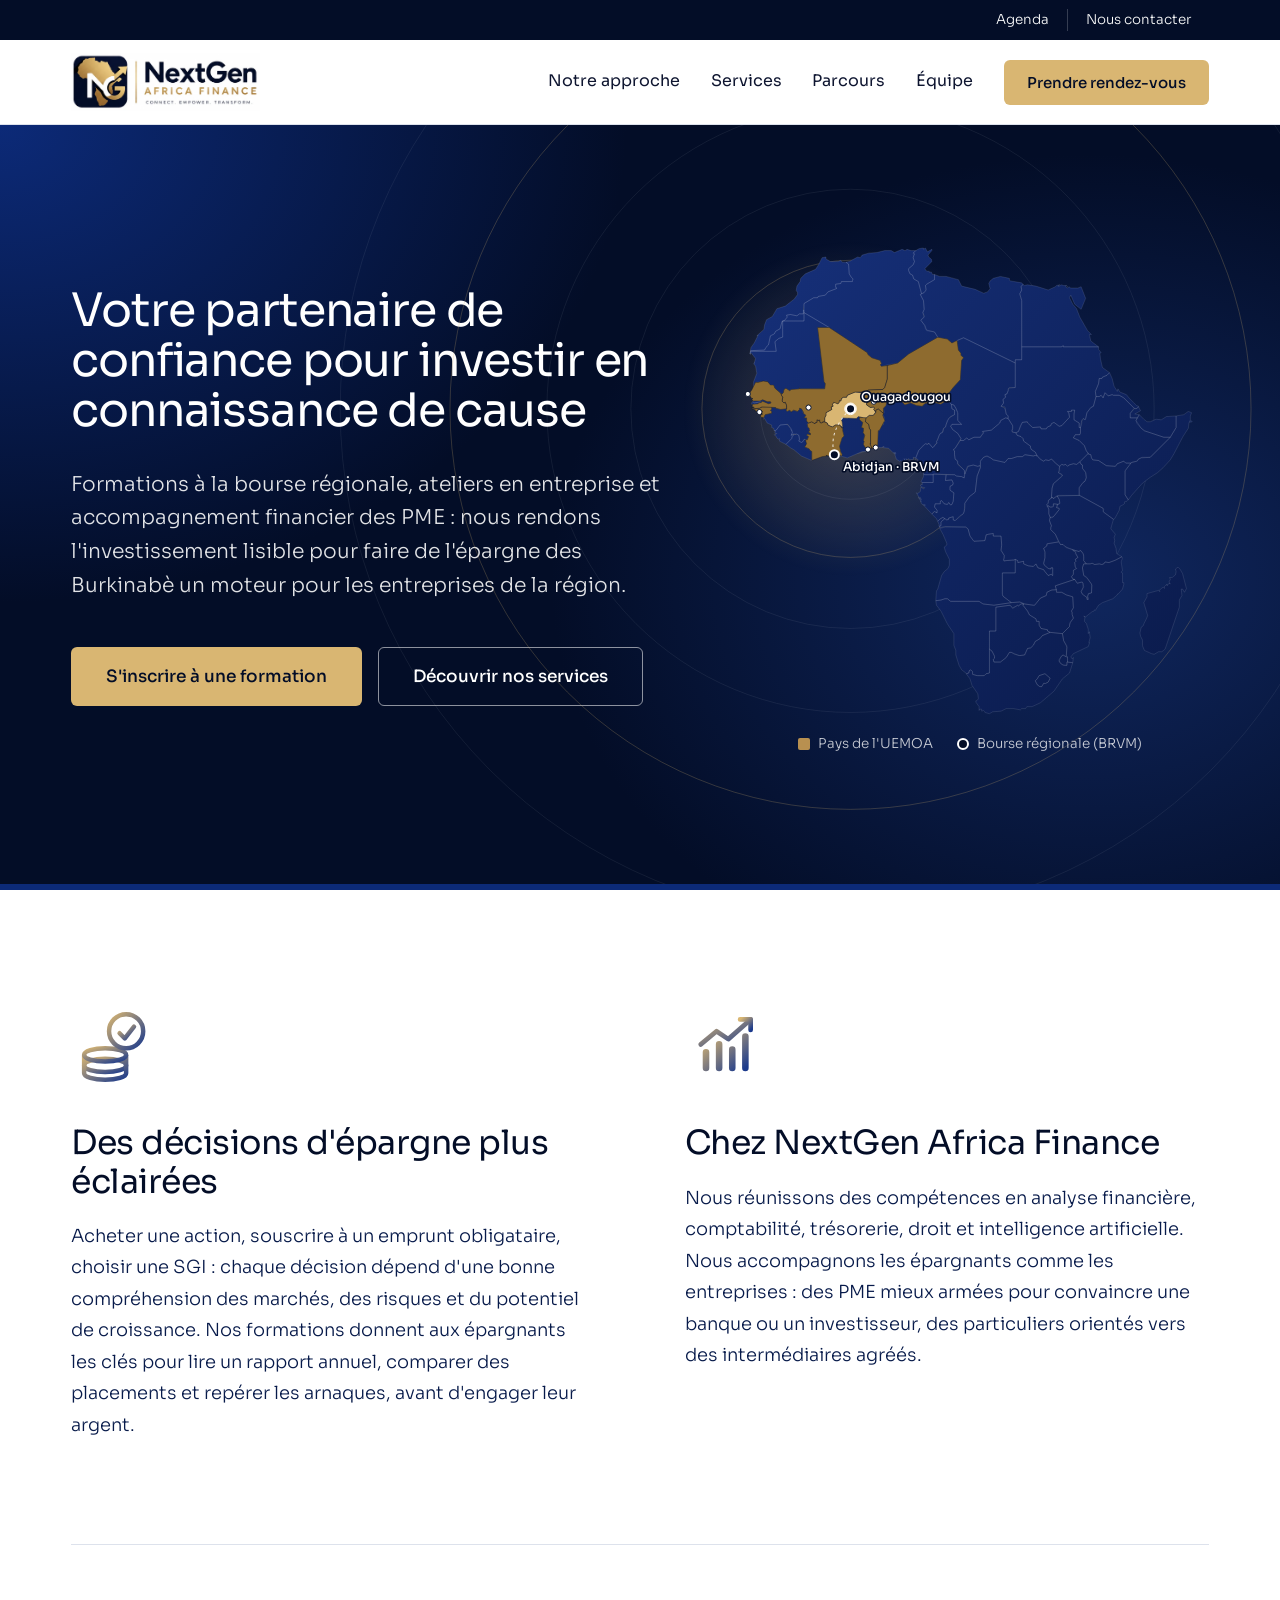
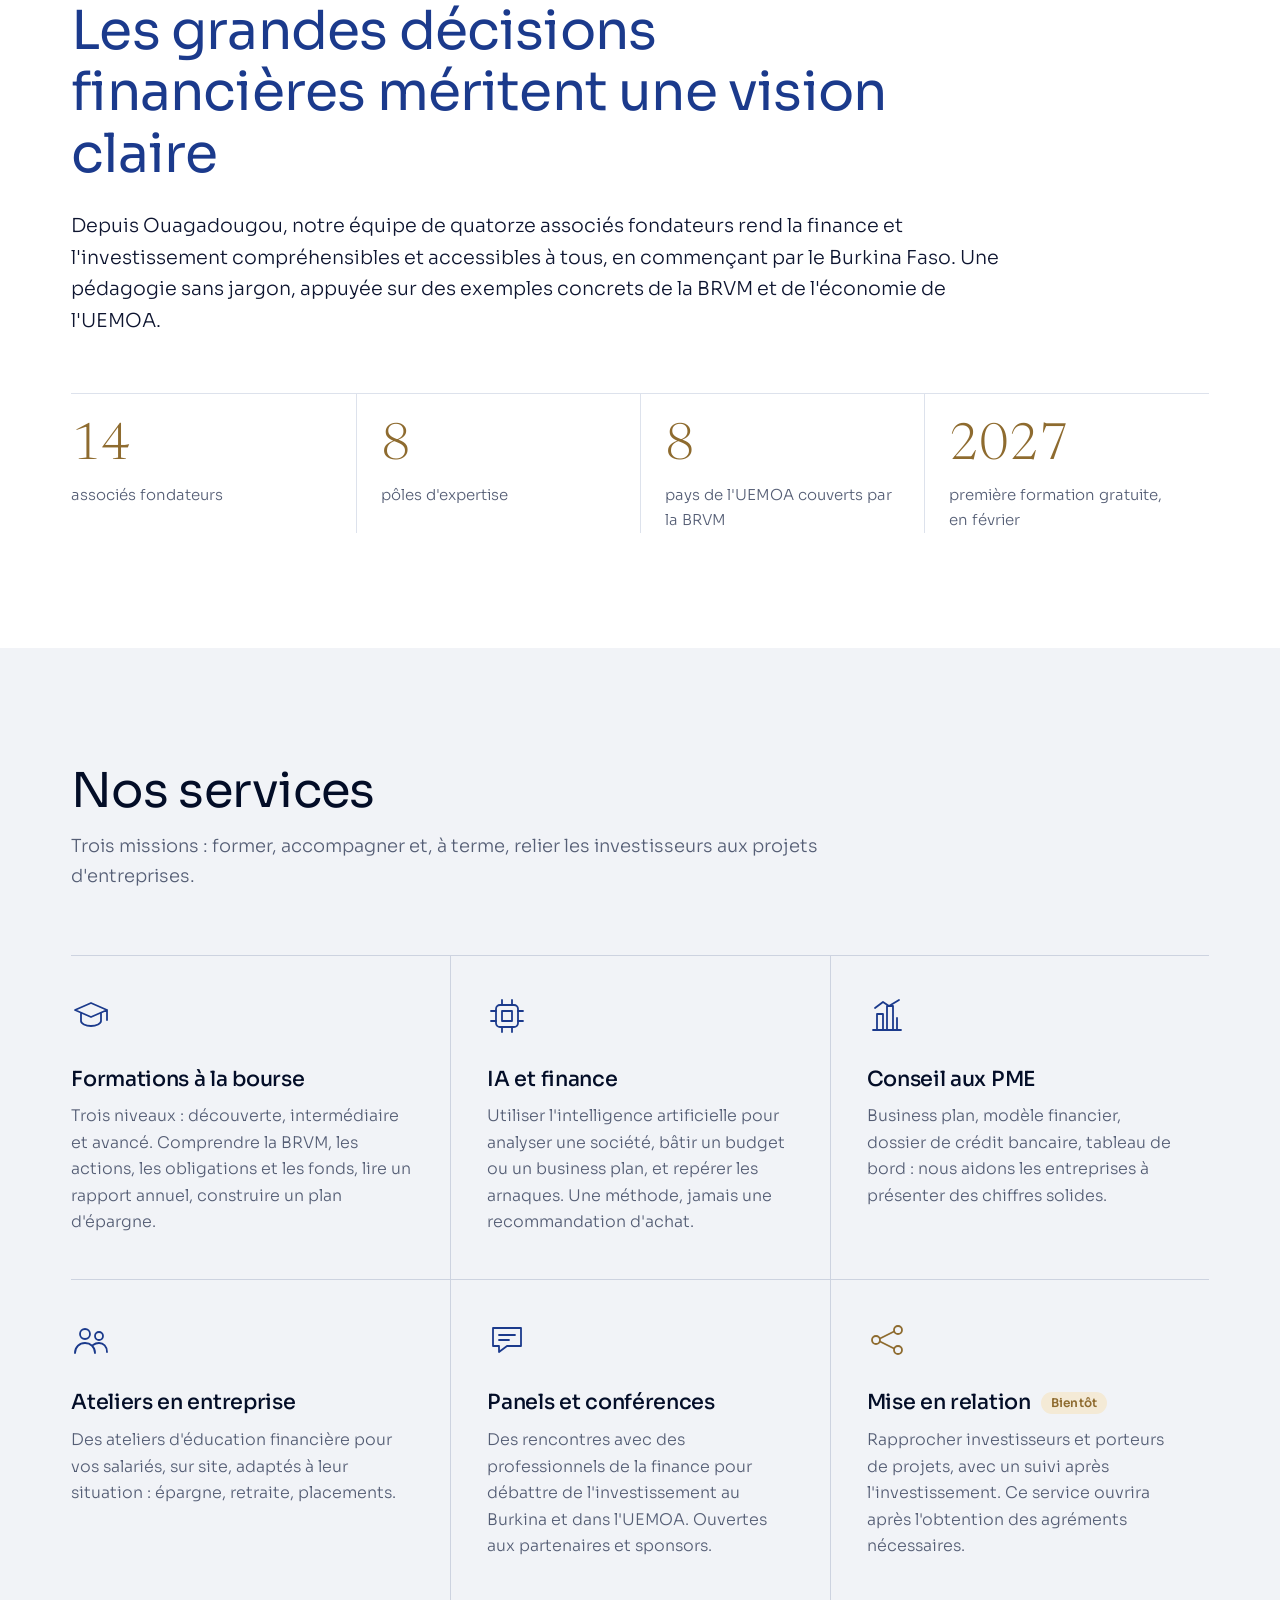
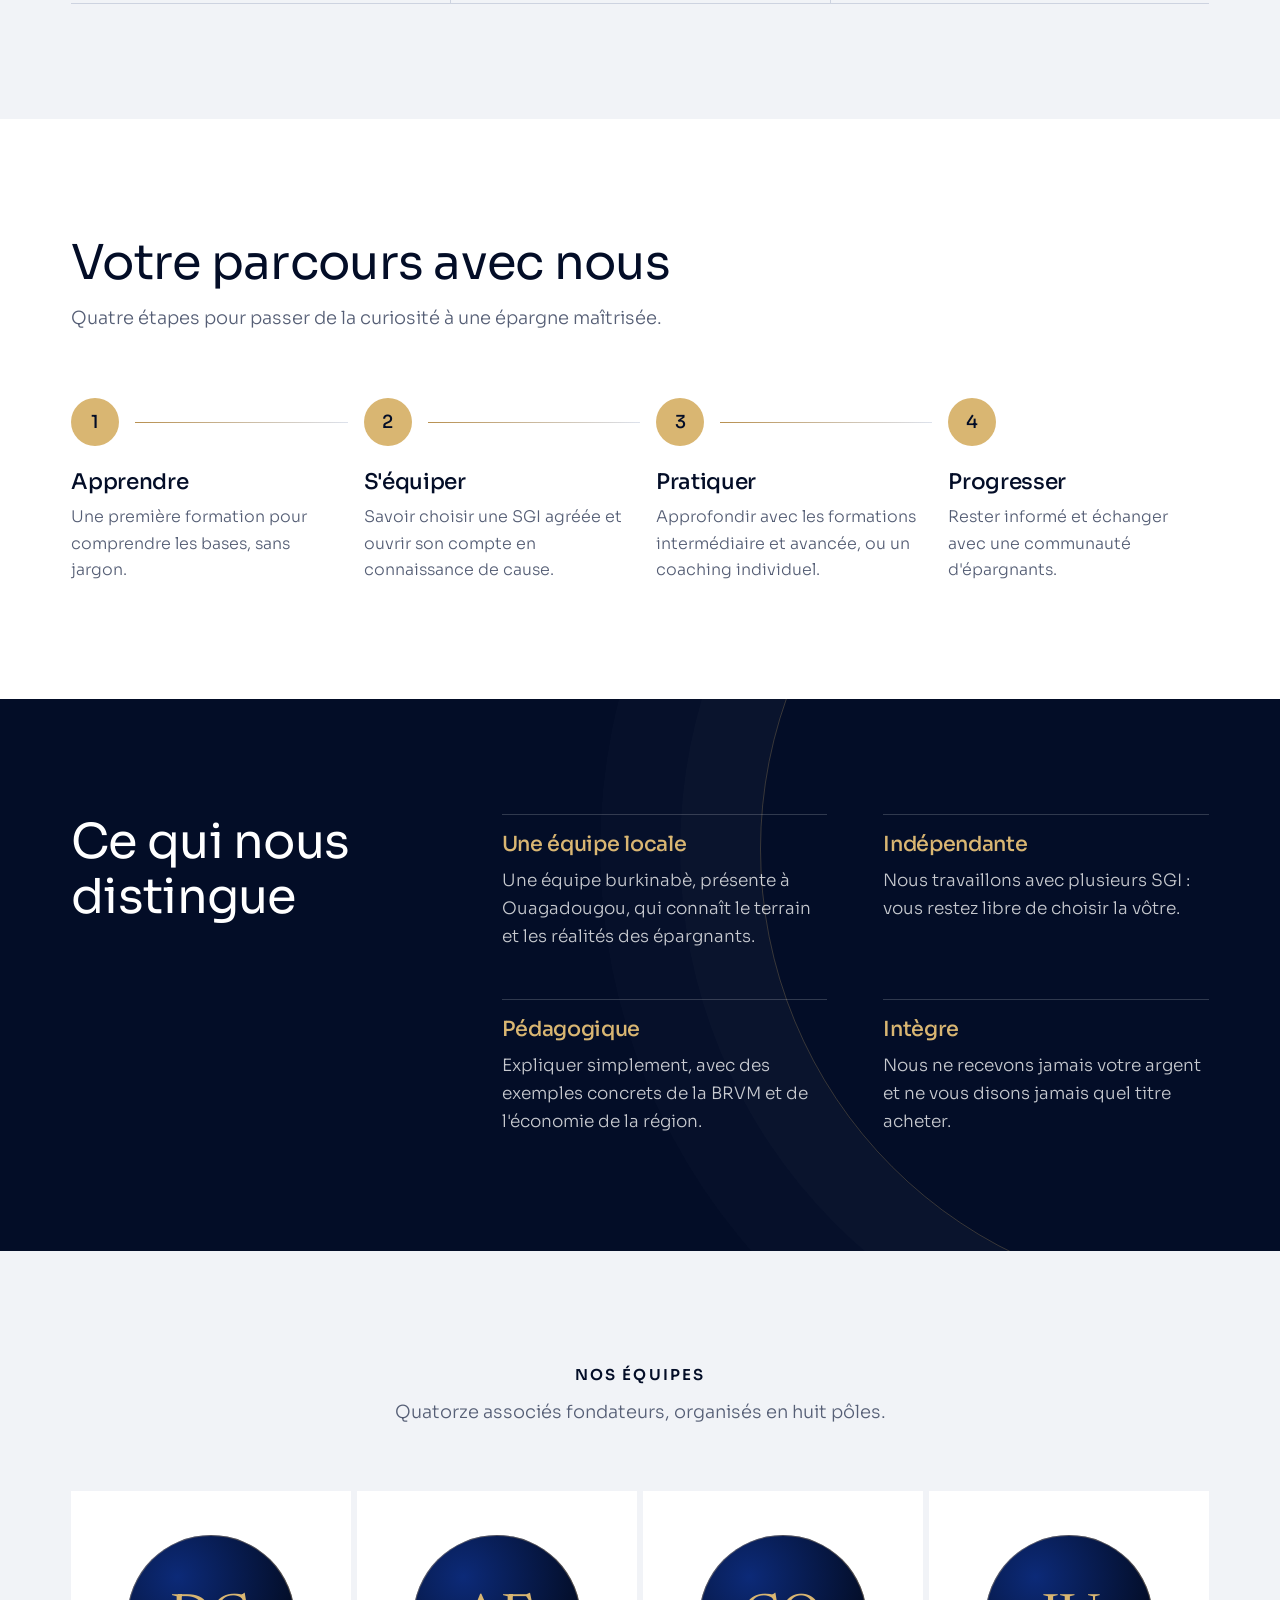
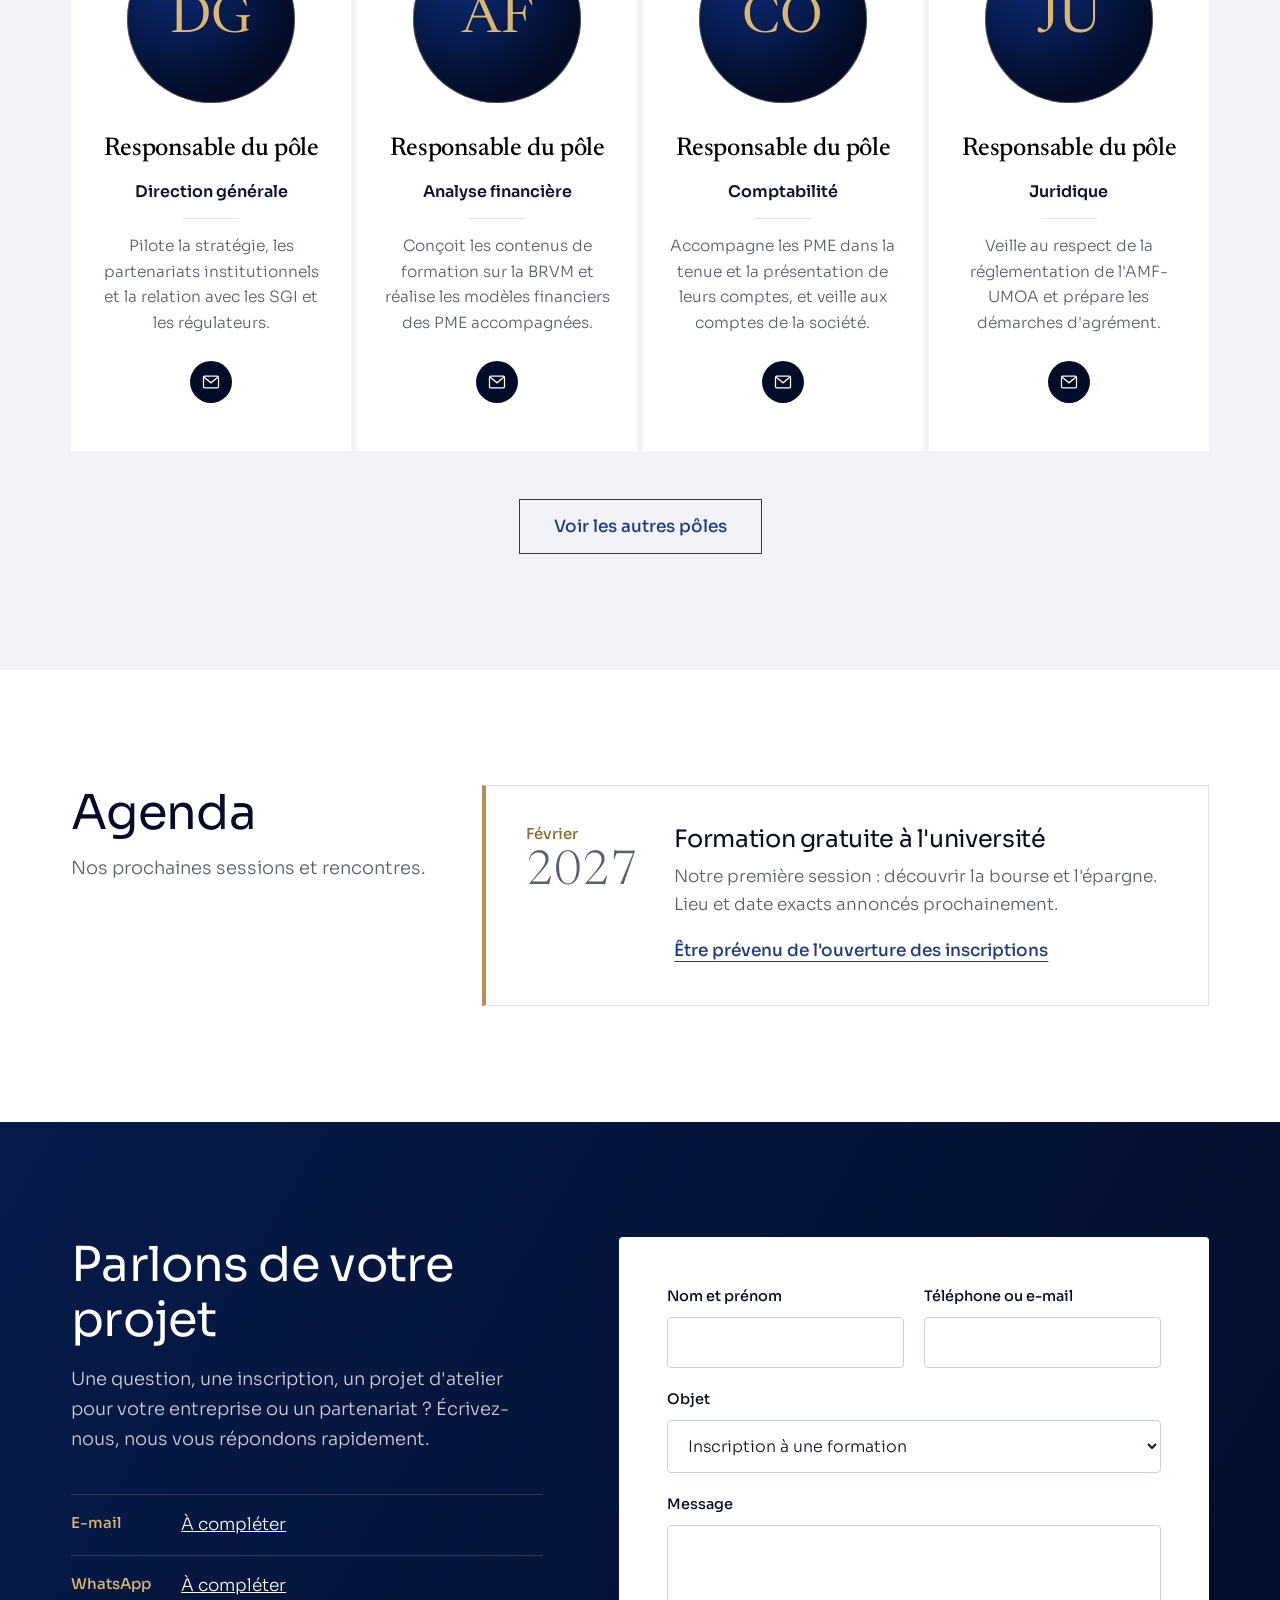
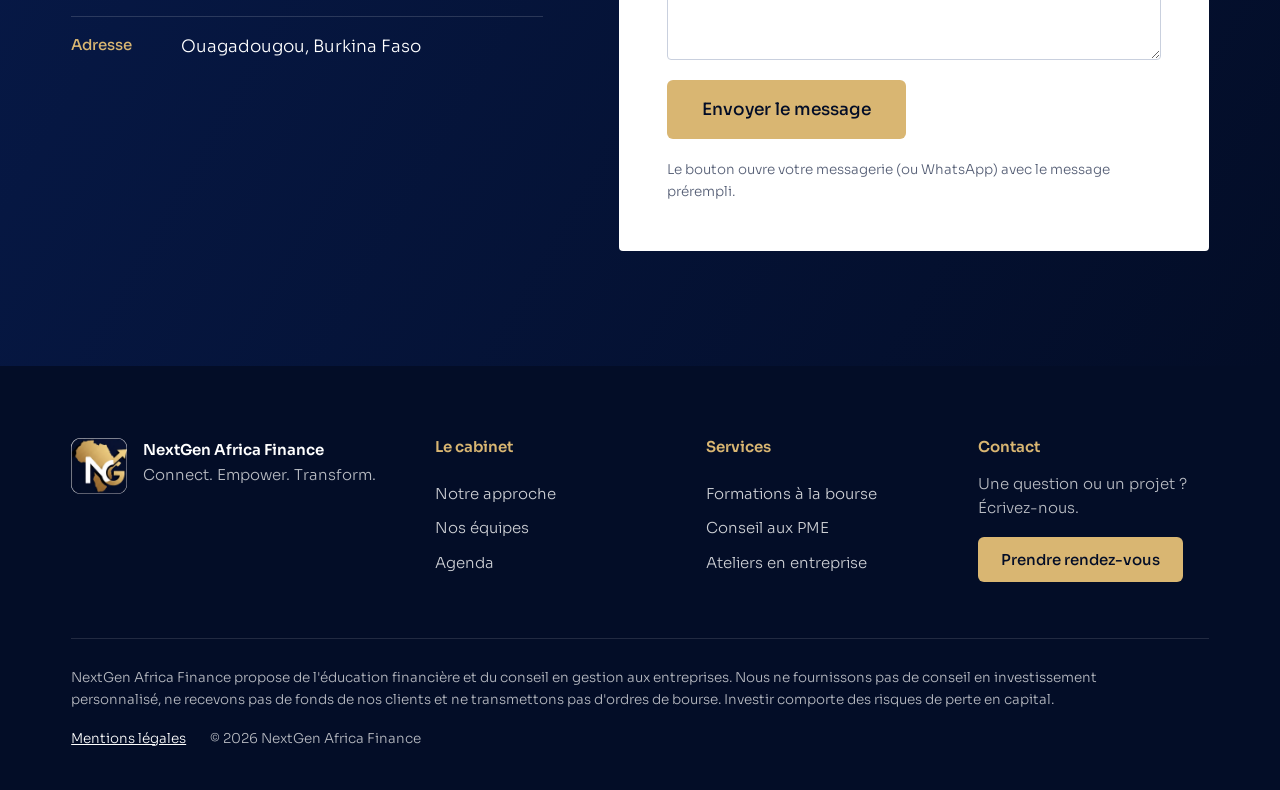
==== commit 65c871d2: "Carte de l'Afrique dans le bandeau, pôle Secrétariat, nom NextGen - Carte de l'Afrique (Natural Eart" ====
--- a/index.html
+++ b/index.html
@@ -3,10 +3,10 @@
 <head>
   <meta charset="utf-8">
   <meta name="viewport" content="width=device-width, initial-scale=1">
-  <title>Next Gen Africa Finance – Éducation financière et conseil aux entreprises, Ouagadougou</title>
-  <meta name="description" content="Next Gen Africa Finance forme les épargnants à la bourse (BRVM) et à l'investissement, et accompagne les PME dans leur gestion financière, depuis Ouagadougou (Burkina Faso).">
+  <title>NextGen Africa Finance – Éducation financière et conseil aux entreprises, Ouagadougou</title>
+  <meta name="description" content="NextGen Africa Finance forme les épargnants à la bourse (BRVM) et à l'investissement, et accompagne les PME dans leur gestion financière, depuis Ouagadougou (Burkina Faso).">
   <meta name="theme-color" content="#030D27">
-  <meta property="og:title" content="Next Gen Africa Finance">
+  <meta property="og:title" content="NextGen Africa Finance">
   <meta property="og:description" content="Connect. Empower. Transform. Éducation financière et accompagnement des entreprises au Burkina Faso et dans l'UEMOA.">
   <meta property="og:image" content="assets/img/logo-ngaf.png">
   <link rel="icon" href="assets/img/favicon.png" type="image/png">
@@ -22,17 +22,16 @@
 <header class="site-header">
   <div class="topbar">
     <div class="container topbar-inner">
-      <p>Ouagadougou, Burkina Faso</p>
       <nav aria-label="Liens rapides">
         <a href="#agenda">Agenda</a>
         <a href="#contact">Nous contacter</a>
-        <a class="js-whatsapp" href="#contact">WhatsApp</a>
+        <a class="js-whatsapp" href="#contact" hidden>WhatsApp</a>
       </nav>
     </div>
   </div>
   <div class="container nav">
-    <a class="brand" href="#accueil" aria-label="Next Gen Africa Finance, retour à l'accueil">
-      <img src="assets/img/logo-ngaf.png" alt="Next Gen Africa Finance – Connect. Empower. Transform." width="880" height="270">
+    <a class="brand" href="#accueil" aria-label="NextGen Africa Finance, retour à l'accueil">
+      <img src="assets/img/logo-ngaf.png" alt="NextGen Africa Finance – Connect. Empower. Transform." width="880" height="270">
     </a>
     <button class="menu-toggle" aria-expanded="false" aria-controls="menu">
       <span class="menu-toggle-bars" aria-hidden="true"></span><span class="sr-only">Menu</span>
@@ -51,19 +50,41 @@
 
   <!-- ============ ACCUEIL ============ -->
   <section id="accueil" class="hero">
-    <canvas class="hero-orbits" aria-hidden="true"></canvas>
     <div class="container hero-inner">
-      <nav class="crumbs" aria-label="Domaines">
-        <span>Éducation financière</span>
-        <span>Conseil aux PME</span>
-        <span>Burkina Faso &amp; UEMOA</span>
-      </nav>
+      <div class="hero-text">
       <h1>Votre partenaire de confiance pour investir en connaissance de cause</h1>
       <p class="hero-lead">Formations à la bourse régionale, ateliers en entreprise et accompagnement financier des PME&nbsp;: nous rendons l'investissement lisible pour faire de l'épargne des Burkinabè un moteur pour les entreprises de la région.</p>
       <div class="hero-cta">
         <a class="btn btn-gold btn-lg" href="#contact">S'inscrire à une formation</a>
         <a class="btn btn-line btn-lg" href="#services">Découvrir nos services</a>
       </div>
+      </div>
+      <figure class="hero-figure">
+      <svg class="hero-map" viewBox="-20 -10 740 750" role="img" aria-labelledby="map-title">
+        <title id="map-title">Carte de l'Afrique : les huit pays de l'UEMOA, dont le Burkina Faso, et la BRVM à Abidjan</title>
+        <defs>
+          <radialGradient id="map-glow"><stop offset="0" stop-color="#D9B672" stop-opacity=".28"/><stop offset="1" stop-color="#D9B672" stop-opacity="0"/></radialGradient>
+          <linearGradient id="map-land" x1="0" y1="0" x2="1" y2="1"><stop offset="0" stop-color="#16307A"/><stop offset="1" stop-color="#0A1A4A"/></linearGradient>
+        </defs>
+        <circle cx="165" cy="256" r="260" fill="url(#map-glow)"/>
+        <g class="map-rings" aria-hidden="true"><circle cx="165" cy="256" r="70"/><circle cx="165" cy="256" r="140"/><circle cx="165" cy="256" r="230"/><circle cx="165" cy="256" r="340"/><circle cx="165" cy="256" r="470"/><circle cx="165" cy="256" r="620"/><circle cx="165" cy="256" r="790"/></g>
+        <path class="land" d="M266 11L262 15L264 16L262 22L264 28L262 33L255 39L255 42L257 47L261 49L263 55L270 59L275 78L273 79L278 88L279 102L277 107L279 114L274 119L280 127L283 134L295 137L300 145L255 171L238 185L213 190L211 188L213 186L211 181L198 177L192 172L191 169L130 129L93 107L93 93L108 84L114 84L115 82L126 80L130 75L143 70L144 69L142 68L142 63L150 62L151 59L168 59L168 57L169 55L166 52L163 47L162 32L158 29L163 28L176 21L180 22L183 18L193 15L206 14L218 11L228 11L233 14L245 9L249 11L252 10L252 9L259 11L266 11ZM311 426L305 431L305 437L302 438L302 435L300 430L302 428L308 424L311 426ZM420 489L420 510L400 510L400 543L401 546L414 556L387 560L370 558L364 554L320 554L315 550L311 550L305 552L297 553L298 538L300 535L306 514L310 508L316 503L318 498L318 489L312 477L310 470L314 467L314 464L308 450L303 441L312 439L343 439L347 442L350 453L356 461L373 460L375 451L379 450L386 449L386 453L398 453L399 467L398 475L403 483L402 491L418 490L420 489ZM433 558L432 560L439 569L442 575L452 581L453 585L457 585L457 591L460 596L470 598L470 600L474 602L462 607L458 612L451 616L448 622L444 626L439 627L435 637L426 638L414 633L411 633L406 641L397 648L387 648L386 644L388 642L388 639L384 631L380 628L380 600L390 600L390 563L412 560L416 565L424 560L425 561L429 558L433 558ZM486 404L484 409L488 410L488 412L481 421L477 425L474 424L472 419L472 411L470 408L471 406L474 408L477 408L479 407L479 403L486 404ZM266 332L270 321L278 312L281 310L285 311L286 309L292 316L299 309L298 307L300 304L302 297L304 294L308 292L309 287L312 284L315 274L319 269L326 265L326 258L322 256L321 249L325 250L328 255L331 262L331 274L337 280L322 280L320 283L323 288L331 294L336 302L330 312L327 317L324 319L326 321L326 327L327 334L331 337L331 342L341 351L342 357L341 363L337 361L329 360L326 358L296 357L293 357L293 358L280 358L278 357L279 348L276 342L277 341L277 339L275 339L274 341L270 339L269 334L267 333L266 335L266 332ZM421 293L423 297L429 299L432 302L433 306L444 314L443 315L445 319L451 323L454 329L451 328L448 329L435 327L431 330L423 330L414 333L409 333L404 339L386 335L382 332L375 329L371 331L366 337L366 345L365 344L362 345L355 343L346 345L342 357L341 351L335 345L331 341L330 336L327 334L326 327L326 321L324 320L327 317L335 305L340 305L345 301L348 304L356 300L366 300L371 293L369 291L383 289L396 278L397 274L405 270L409 271L416 282L416 287L415 289L415 292L421 293ZM420 185L420 223L411 223L409 225L409 228L407 233L404 234L405 238L401 242L402 247L398 252L404 255L406 264L409 267L409 271L405 270L398 274L396 278L383 289L370 291L369 292L371 293L367 298L366 300L356 300L348 304L345 301L340 305L335 305L336 302L331 294L323 288L320 283L322 280L337 280L331 274L331 262L328 255L325 250L321 249L316 243L314 236L324 223L335 211L337 181L340 177L336 173L336 170L332 165L330 150L340 146L420 185ZM291 419L295 415L299 417L299 413L295 408L296 403L304 403L304 399L306 398L310 403L315 404L317 401L320 405L322 404L324 399L325 386L319 382L319 376L323 374L324 371L322 366L312 367L313 358L326 358L329 360L337 361L341 363L341 359L347 345L355 343L362 345L365 344L366 347L361 360L358 385L349 392L342 402L341 415L339 419L335 421L327 429L324 428L324 423L317 425L317 427L314 428L308 424L304 426L300 430L298 426L291 419ZM487 462L469 465L469 468L464 472L466 478L466 487L464 495L465 498L471 503L475 504L475 502L478 502L478 514L476 512L471 514L466 508L464 505L455 502L452 496L448 500L440 499L433 496L433 492L424 494L424 491L420 489L418 490L406 491L403 492L402 489L403 487L403 483L398 475L399 467L398 453L386 453L386 449L379 450L375 451L373 460L356 461L350 453L347 442L344 439L310 438L304 440L302 438L305 437L305 431L311 426L314 428L317 427L317 425L324 423L324 428L327 429L340 418L342 410L342 402L349 392L358 385L361 360L366 347L366 337L371 331L377 329L382 332L386 335L404 339L409 333L414 333L423 330L431 330L435 327L448 329L451 328L454 329L462 336L464 337L467 335L472 336L475 334L477 334L482 340L489 345L487 355L493 359L489 363L479 372L477 379L476 394L472 397L471 402L469 404L472 411L472 418L474 424L473 429L476 437L475 440L475 443L482 450L487 462ZM612 265L609 270L598 270L598 263L605 255L607 256L611 253L614 259L605 264L612 265ZM549 160L494 160L494 158L492 160L430 160L430 88L427 78L430 72L429 67L432 63L434 65L439 64L452 66L471 72L482 67L484 65L489 64L486 66L488 66L491 64L495 65L499 65L501 67L499 65L498 67L501 69L503 67L506 69L517 69L522 67L529 85L522 102L512 94L506 80L504 84L509 94L515 101L520 114L532 135L538 141L535 141L535 142L537 151L549 160ZM293 358L293 370L276 370L274 369L278 361L278 357L280 358L293 358ZM545 237L544 229L549 217L550 209L554 209L555 207L562 204L566 200L570 209L573 221L578 229L579 225L582 230L592 234L597 240L603 246L608 251L611 252L611 253L607 256L604 255L588 239L581 235L572 235L570 234L564 236L559 231L556 239L553 235L550 237L545 237ZM533 325L530 321L527 313L519 305L510 301L513 296L520 296L521 294L521 285L523 278L523 275L526 271L528 273L529 271L531 262L537 254L541 252L545 237L550 237L553 235L556 239L559 231L564 236L570 234L572 235L581 235L588 239L602 253L604 255L598 263L598 270L609 270L607 274L615 286L620 290L650 300L660 300L629 331L615 332L610 334L609 337L600 339L599 340L591 340L588 337L578 341L575 345L561 344L549 336L540 335L538 332L537 327L533 326L533 325ZM313 358L312 367L322 366L324 371L323 374L319 376L319 382L325 386L324 399L322 404L320 405L317 401L315 404L310 403L306 398L304 399L304 403L296 403L295 408L299 413L299 417L295 415L293 416L291 419L278 405L281 405L276 404L273 399L275 399L273 398L270 393L273 396L275 396L273 395L273 393L271 393L267 386L269 387L273 384L274 377L278 380L280 378L275 377L273 374L275 373L276 374L276 370L293 370L293 357L313 358ZM14 244L25 244L26 243L30 242L36 245L40 245L42 247L38 248L28 244L27 246L22 247L22 248L12 249L12 247L13 245L16 247L26 245L16 247L14 244ZM179 269L179 273L184 277L182 285L185 286L185 291L184 292L187 296L185 305L186 306L185 311L187 315L192 319L189 322L183 322L160 332L153 330L149 329L152 328L152 326L150 323L148 314L152 301L155 298L153 290L152 278L151 274L152 270L174 271L177 268L179 269ZM77 295L73 297L75 293L74 289L73 289L73 287L68 280L56 281L50 289L47 290L46 286L43 285L43 281L36 278L32 271L30 272L33 265L43 263L43 260L41 258L43 257L43 253L49 254L49 255L56 257L66 256L65 258L67 260L71 258L73 261L75 259L77 258L82 260L86 257L86 255L90 257L92 263L96 266L93 270L97 270L97 275L100 277L98 280L99 285L101 286L101 288L102 289L100 292L103 294L103 296L98 295L97 297L100 299L98 304L93 303L91 307L89 308L85 306L86 303L85 297L82 295L77 295ZM519 390L519 378L525 370L528 368L530 362L529 354L524 348L524 343L522 342L520 338L533 325L533 326L537 327L538 332L540 335L549 336L561 344L575 345L578 341L588 337L591 340L599 340L590 352L590 389L595 397L593 399L589 400L589 403L586 405L582 407L581 413L574 426L572 427L558 417L556 415L556 410L519 390ZM467 681L464 681L461 686L458 686L454 683L451 677L454 674L457 669L466 666L474 673L471 679L467 681ZM65 311L74 302L74 299L79 295L79 296L82 295L85 297L86 303L85 306L89 308L91 307L93 304L94 303L96 305L97 309L97 312L94 315L101 318L102 320L105 322L105 336L89 329L77 319L73 317L65 311ZM275 78L279 76L282 72L281 65L283 63L295 56L295 48L303 51L313 51L332 56L337 66L358 71L371 77L377 75L381 70L379 62L381 58L386 54L397 51L411 54L411 57L413 58L430 61L432 63L429 67L430 72L427 78L428 82L430 88L430 180L420 180L420 185L340 146L322 154L315 148L300 145L295 137L283 135L281 132L280 127L274 119L275 117L279 114L279 112L277 107L279 102L278 89L273 79L275 78ZM675 504L679 511L685 534L682 540L679 535L677 535L678 545L674 552L674 563L652 628L647 632L642 632L635 636L631 635L620 630L617 623L617 614L614 608L613 603L615 594L618 592L619 589L623 581L625 576L619 556L624 547L624 542L642 537L644 539L643 537L645 535L649 532L651 534L651 531L654 528L655 527L655 530L658 526L660 527L658 524L660 520L659 517L663 517L668 513L669 508L668 504L672 501L675 504ZM512 520L510 520L507 516L510 512L510 506L515 503L513 501L512 494L514 492L513 489L517 486L513 480L514 479L512 476L510 476L509 474L519 477L521 475L525 480L526 485L526 491L530 496L526 496L524 502L526 514L530 516L538 527L538 541L533 542L532 546L533 551L531 551L531 548L524 543L522 539L525 533L525 526L523 524L516 526L512 520ZM57 232L48 224L46 219L41 219L35 213L18 215L15 222L15 214L20 201L18 190L15 186L17 185L16 185L18 178L11 169L9 171L10 167L50 167L48 152L54 147L60 145L60 133L60 120L93 120L93 107L132 130L114 130L124 214L126 217L125 225L88 225L87 225L86 223L86 225L73 226L71 228L65 224L62 226L61 231L59 233L57 232ZM158 29L162 32L163 47L166 52L169 55L168 57L168 59L151 59L150 62L142 63L142 68L144 69L143 70L130 75L126 80L115 82L114 84L108 84L93 93L92 109L86 109L82 112L72 110L66 111L67 114L63 119L59 121L56 132L49 136L47 140L41 143L38 157L34 161L32 165L10 166L11 161L16 154L22 142L20 143L21 142L31 133L32 126L35 118L44 113L51 101L64 97L78 86L83 79L83 76L81 73L82 66L87 59L88 54L95 47L111 40L116 32L121 22L127 21L127 24L134 28L146 28L150 26L152 29L158 29ZM493 604L504 593L504 591L505 587L510 580L508 574L508 571L507 569L510 564L509 547L499 544L492 540L484 540L482 530L512 520L516 526L524 524L526 531L522 539L524 543L531 548L531 551L533 551L532 546L534 542L538 541L539 529L532 519L526 514L524 502L526 496L536 496L539 495L543 497L550 496L554 497L557 496L559 493L565 494L576 490L585 485L586 487L584 493L586 506L584 509L586 510L586 525L588 525L588 528L586 535L580 542L578 543L578 544L571 550L555 556L549 560L544 568L543 567L542 569L539 570L529 578L526 577L528 578L527 585L530 588L533 597L533 604L535 601L535 603L536 610L534 618L535 618L533 624L510 635L506 640L508 643L510 641L509 649L501 648L501 640L499 638L500 625L495 615L493 604ZM414 556L427 555L433 558L429 558L425 561L424 560L416 564L412 560L390 563L390 600L380 600L380 665L375 666L372 669L361 669L354 667L354 663L351 660L349 661L348 665L345 666L337 660L333 653L328 637L328 630L325 622L325 604L315 589L305 569L298 560L297 553L305 552L311 550L315 550L320 554L364 554L370 558L387 560L414 556ZM316 243L321 249L322 256L326 258L326 265L320 268L317 271L313 280L312 284L309 286L307 293L304 294L298 307L299 309L296 311L295 314L292 316L286 309L284 311L281 310L271 320L266 332L262 331L263 334L256 335L255 333L253 335L251 333L252 335L249 336L248 333L249 336L246 337L246 335L246 337L243 337L243 336L241 337L236 334L234 328L234 327L235 325L234 326L232 325L235 324L231 324L224 317L215 316L217 314L213 316L207 316L208 290L210 289L213 282L216 280L216 276L218 276L217 269L215 265L217 262L216 255L220 251L221 245L226 243L235 241L243 243L249 250L258 247L267 251L276 252L280 248L285 247L294 246L305 249L309 246L316 243ZM476 394L478 393L479 395L485 391L488 396L489 403L486 404L482 403L479 403L479 407L477 408L474 408L471 406L469 407L469 404L471 402L471 398L476 394ZM520 338L515 342L510 341L503 343L501 345L498 342L495 343L492 342L488 345L476 334L472 336L467 335L464 337L458 334L453 327L451 323L445 319L443 315L444 314L433 306L432 302L429 299L423 297L421 293L425 291L428 282L431 277L439 276L439 278L447 285L459 284L460 287L468 287L470 284L475 282L476 279L480 277L488 283L492 282L504 269L503 263L501 260L507 260L507 258L512 258L511 264L511 273L519 278L519 285L521 285L521 293L520 296L513 296L510 301L519 305L527 313L530 321L533 325L520 338ZM77 295L74 302L65 311L55 306L55 302L53 303L51 301L50 299L47 296L49 296L51 294L48 294L48 292L49 291L47 290L50 289L56 281L67 280L73 287L73 289L74 289L75 293L73 297L77 295ZM595 397L590 389L590 352L600 339L608 337L611 334L616 331L629 331L660 300L669 285L669 267L681 265L685 262L688 260L693 262L691 267L691 273L690 276L692 274L694 276L689 277L688 286L679 300L666 325L660 335L649 347L640 355L629 362L617 371L600 390L595 397ZM669 267L669 285L660 300L650 300L620 290L615 286L608 278L607 274L612 265L619 272L624 276L629 276L638 272L646 273L654 268L669 267ZM474 602L493 604L495 615L500 623L499 640L494 637L492 638L488 644L488 648L493 652L497 653L500 653L500 648L509 649L504 665L493 674L480 693L459 711L446 717L438 717L436 720L430 720L428 722L417 720L406 720L398 724L385 725L380 728L373 726L373 725L371 723L368 724L368 721L365 721L364 723L364 717L359 710L359 708L360 708L363 705L362 697L353 684L350 674L344 666L348 665L349 661L351 660L354 663L354 667L361 669L372 669L375 666L380 665L380 628L384 631L388 639L388 642L386 644L387 648L397 648L406 641L411 633L414 633L419 636L427 638L434 637L439 627L444 626L448 622L451 616L458 612L462 607L474 602ZM467 681L471 679L474 673L466 666L457 669L454 674L451 677L454 683L458 686L461 686L464 681L467 681ZM521 285L519 285L519 278L511 273L511 264L512 258L507 258L507 260L501 260L503 263L504 269L492 282L488 283L480 277L476 279L475 282L470 284L468 287L460 287L459 284L447 285L438 276L431 277L425 291L421 293L416 292L415 289L416 287L416 282L409 271L409 267L406 264L404 253L398 252L402 247L401 241L405 238L404 234L407 233L409 228L410 224L420 223L420 180L430 180L430 160L492 160L494 158L494 160L549 160L549 164L553 169L551 170L552 179L555 192L566 200L562 204L555 207L554 209L550 209L549 217L544 229L545 237L541 252L537 254L531 262L529 271L528 273L526 271L523 273L521 285ZM509 474L499 471L494 466L490 466L482 450L475 443L475 440L476 437L473 429L474 424L479 423L488 412L488 410L484 409L485 404L488 403L489 401L488 396L485 391L520 390L556 410L557 412L556 415L572 427L568 441L569 443L575 450L573 455L574 460L573 464L576 472L577 480L585 485L573 491L565 494L559 493L557 496L554 497L550 496L543 497L539 495L536 496L530 496L526 491L526 482L523 477L520 475L519 477L509 474ZM295 48L295 56L283 63L281 65L282 72L279 76L275 78L270 59L263 55L261 49L257 47L255 42L255 39L262 33L264 28L262 22L263 18L264 16L262 15L266 11L271 8L277 7L278 7L278 9L281 7L284 13L291 9L291 11L285 18L286 21L290 24L291 28L280 39L283 43L287 43L287 45L290 44L292 48L295 48ZM519 390L488 390L484 391L479 395L478 393L476 394L477 379L479 372L493 360L492 357L487 355L489 351L488 348L489 345L492 342L495 343L498 342L501 345L503 343L510 341L515 342L520 338L522 342L524 343L524 348L529 355L530 363L528 368L525 370L519 378L519 390ZM93 103L93 120L60 120L60 145L54 147L48 152L50 167L10 167L10 172L10 166L32 165L34 161L38 157L41 143L47 140L49 136L56 132L59 120L63 119L67 114L66 111L72 110L82 112L86 109L92 109L92 103L93 103ZM484 536L475 537L469 540L468 545L459 549L450 560L448 560L435 558L427 555L414 556L401 546L400 543L400 510L420 510L420 489L424 491L424 494L433 492L433 496L440 499L448 500L452 496L455 502L464 505L466 508L471 514L476 512L477 514L478 514L478 502L476 502L475 504L471 503L465 498L464 495L466 486L466 477L464 472L469 468L469 465L487 462L490 466L494 466L497 469L504 472L509 474L510 476L512 476L517 486L513 489L514 492L512 494L513 501L515 503L510 506L510 512L507 516L510 520L512 520L482 530L484 536ZM493 604L474 602L470 600L470 598L460 596L457 591L457 585L453 585L452 581L442 575L439 569L432 560L433 558L448 560L450 560L459 549L468 545L469 540L477 536L484 536L484 540L492 540L499 544L509 547L510 564L507 569L508 571L508 574L510 580L505 587L504 591L504 593L493 604ZM499 640L501 640L501 648L500 648L500 653L495 653L491 651L488 646L491 640L494 637L499 640Z"/>
+        <path class="uemoa" d="M196 318L198 317L195 310L196 310L196 289L194 286L193 280L188 276L188 273L189 270L194 266L200 266L204 262L204 258L208 256L216 263L215 266L218 274L210 289L208 290L207 316L196 318Z"><title>Bénin</title></path><path class="uemoa bf" d="M189 270L185 270L177 268L174 271L152 270L151 274L152 276L153 285L148 281L142 281L137 284L134 283L130 281L129 278L125 276L125 270L127 266L127 262L136 257L135 253L138 252L137 249L138 247L141 246L145 248L147 247L148 243L150 244L151 240L154 238L159 238L160 235L172 230L182 231L182 235L184 240L186 243L192 246L190 246L190 250L196 254L201 253L202 255L201 257L204 261L200 266L194 266L189 270Z"><title>Burkina Faso</title></path><path class="uemoa" d="M100 278L105 276L110 279L111 277L113 277L113 273L116 274L117 273L118 277L119 278L124 276L129 278L130 281L134 283L137 284L142 281L148 281L152 286L153 285L153 290L155 298L152 301L148 314L150 323L152 326L152 328L151 329L148 328L148 326L147 329L139 327L134 328L140 328L131 329L127 328L129 329L121 330L105 336L105 322L102 320L101 318L94 315L97 310L95 304L98 304L100 299L97 297L98 295L103 296L103 294L100 292L102 289L101 288L101 286L99 285L98 280L100 278Z"><title>Côte d'Ivoire</title></path><path class="uemoa" d="M13 256L24 255L28 253L43 253L43 257L41 258L43 260L43 263L33 265L30 271L29 269L28 270L26 268L26 266L25 266L29 264L26 264L25 262L29 260L21 262L21 261L17 259L18 258L13 256Z"><title>Guinée-Bissau</title></path><path class="uemoa" d="M66 256L66 251L64 246L62 247L59 244L60 238L58 235L57 232L59 233L61 231L62 226L65 224L71 228L73 226L86 225L86 223L87 225L88 225L125 225L126 217L124 214L114 130L132 130L191 169L192 172L198 177L211 181L213 186L211 188L213 190L222 189L222 210L218 223L215 226L193 227L187 230L172 230L160 235L159 238L154 238L151 240L150 244L148 243L147 247L145 248L139 246L137 249L138 252L135 253L136 257L127 262L127 266L125 270L125 276L122 276L120 278L118 277L117 273L116 274L113 273L113 277L111 277L110 279L105 276L100 278L97 275L97 270L93 270L96 266L92 263L92 261L89 256L86 255L86 257L83 260L77 258L73 261L71 258L67 260L65 258L66 256Z"><title>Mali</title></path><path class="uemoa" d="M316 243L309 246L305 249L294 246L285 247L280 248L276 252L267 251L258 247L249 250L243 243L235 241L227 243L221 245L220 251L216 255L216 263L208 256L204 258L204 261L201 257L202 255L201 253L196 254L190 250L190 246L192 246L190 245L186 243L184 239L182 235L182 230L189 230L193 227L215 226L218 223L222 210L222 189L238 185L255 171L300 145L315 148L322 154L330 150L332 165L336 170L336 173L340 177L337 181L335 211L324 223L314 236L316 243Z"><title>Niger</title></path><path class="uemoa" d="M57 232L58 235L60 238L59 244L62 247L64 246L66 251L66 256L57 257L49 255L49 254L28 253L24 255L13 256L12 255L16 254L14 253L13 254L13 249L22 248L22 247L27 246L28 244L31 245L38 248L42 247L41 245L36 245L29 242L25 244L14 244L12 241L14 240L12 240L8 234L5 232L9 231L12 227L18 215L22 215L30 213L37 214L41 219L46 219L48 224L57 232Z"><title>Sénégal</title></path><path class="uemoa" d="M189 270L188 276L193 280L194 286L196 289L196 310L195 310L198 317L192 319L187 315L185 311L186 306L185 305L187 297L184 292L185 291L185 286L182 285L184 277L179 273L179 269L189 270Z"><title>Togo</title></path>
+        <g aria-hidden="true">
+          <path class="link" d="M165 256Q 130 290 140 327"/>
+          <circle class="city" cx="6" cy="233" r="4"><title>Dakar</title></circle><circle class="city" cx="24" cy="261" r="4"><title>Bissau</title></circle><circle class="city" cx="100" cy="254" r="4"><title>Bamako</title></circle><circle class="city" cx="201" cy="245" r="4"><title>Niamey</title></circle><circle class="city" cx="192" cy="319" r="4"><title>Lomé</title></circle><circle class="city" cx="204" cy="316" r="4"><title>Cotonou</title></circle>
+          <circle class="pulse" cx="165" cy="256" r="9"/>
+          <circle class="hub" cx="165" cy="256" r="7"/>
+          <circle class="hub" cx="140" cy="327" r="7"/>
+          <text class="map-label" x="181" y="244">Ouagadougou</text>
+          <text class="map-label" x="154" y="352">Abidjan · BRVM</text>
+        </g>
+      </svg>
+        <figcaption class="map-legend">
+          <span><i class="key key-uemoa"></i>Pays de l'UEMOA</span>
+          <span><i class="key key-hub"></i>Bourse régionale (BRVM)</span>
+        </figcaption>
+      </figure>
     </div>
   </section>
 
@@ -77,7 +98,7 @@
       </article>
       <article class="intro-item">
         <svg class="icon-xl" viewBox="0 0 64 64" aria-hidden="true"><defs><linearGradient id="g2" x1="0" y1="0" x2="1" y2="1"><stop offset="0" stop-color="#D9B672"/><stop offset="1" stop-color="#1B3A8C"/></linearGradient></defs><path d="M10 54h46" stroke="url(#g2)" stroke-width="3.6" stroke-linecap="round"/><path d="M16 48V36M26 48V30M36 48V34M46 48V24" stroke="url(#g2)" stroke-width="5" stroke-linecap="round"/><path d="M12 30 24 20l9 6 17-15" fill="none" stroke="url(#g2)" stroke-width="3.6" stroke-linecap="round" stroke-linejoin="round"/><path d="M42 11h8v8" fill="none" stroke="url(#g2)" stroke-width="3.6" stroke-linecap="round" stroke-linejoin="round"/></svg>
-        <h2>Chez Next Gen Africa Finance</h2>
+        <h2>Chez NextGen Africa Finance</h2>
         <p>Nous réunissons des compétences en analyse financière, comptabilité, trésorerie, droit et intelligence artificielle. Nous accompagnons les épargnants comme les entreprises&nbsp;: des PME mieux armées pour convaincre une banque ou un investisseur, des particuliers orientés vers des intermédiaires agréés.</p>
       </article>
     </div>
@@ -87,7 +108,7 @@
       <p>Depuis Ouagadougou, notre équipe de quatorze associés fondateurs rend la finance et l'investissement compréhensibles et accessibles à tous, en commençant par le Burkina Faso. Une pédagogie sans jargon, appuyée sur des exemples concrets de la BRVM et de l'économie de l'UEMOA.</p>
       <dl class="facts">
         <div><dt>14</dt><dd>associés fondateurs</dd></div>
-        <div><dt>7</dt><dd>pôles d'expertise</dd></div>
+        <div><dt>8</dt><dd>pôles d'expertise</dd></div>
         <div><dt>8</dt><dd>pays de l'UEMOA couverts par la BRVM</dd></div>
         <div><dt>2027</dt><dd>première formation gratuite, en février</dd></div>
       </dl>
@@ -175,15 +196,15 @@
     <div class="container">
       <header class="section-head section-head-center">
         <h2>Nos équipes</h2>
-        <p>Quatorze associés fondateurs, organisés en sept pôles.</p>
+        <p>Quatorze associés fondateurs, organisés en huit pôles.</p>
       </header>
       <div class="team-grid">
         <article class="member">
           <span class="avatar" aria-hidden="true">DG</span>
           <h3>Responsable du pôle</h3>
-          <p class="member-role">Direction générale, Ouagadougou</p>
+          <p class="member-role">Direction générale</p>
           <p class="member-bio">Pilote la stratégie, les partenariats institutionnels et la relation avec les SGI et les régulateurs.</p>
-          <a class="mail" href="#contact" aria-label="Écrire à la direction générale"><svg viewBox="0 0 24 24" aria-hidden="true"><rect x="3" y="5" width="18" height="14" rx="1.5"/><path d="m3.5 6 8.5 7 8.5-7"/></svg></a>
+          <a class="mail" href="#contact" aria-label="Écrire au pôle Direction générale"><svg viewBox="0 0 24 24" aria-hidden="true"><rect x="3" y="5" width="18" height="14" rx="1.5"/><path d="m3.5 6 8.5 7 8.5-7"/></svg></a>
         </article>
         <article class="member">
           <span class="avatar" aria-hidden="true">AF</span>
@@ -193,18 +214,32 @@
           <a class="mail" href="#contact" aria-label="Écrire au pôle Analyse financière"><svg viewBox="0 0 24 24" aria-hidden="true"><rect x="3" y="5" width="18" height="14" rx="1.5"/><path d="m3.5 6 8.5 7 8.5-7"/></svg></a>
         </article>
         <article class="member">
-          <span class="avatar" aria-hidden="true">IA</span>
+          <span class="avatar" aria-hidden="true">CO</span>
+          <h3>Responsable du pôle</h3>
+          <p class="member-role">Comptabilité</p>
+          <p class="member-bio">Accompagne les PME dans la tenue et la présentation de leurs comptes, et veille aux comptes de la société.</p>
+          <a class="mail" href="#contact" aria-label="Écrire au pôle Comptabilité"><svg viewBox="0 0 24 24" aria-hidden="true"><rect x="3" y="5" width="18" height="14" rx="1.5"/><path d="m3.5 6 8.5 7 8.5-7"/></svg></a>
+        </article>
+        <article class="member">
+          <span class="avatar" aria-hidden="true">JU</span>
+          <h3>Responsable du pôle</h3>
+          <p class="member-role">Juridique</p>
+          <p class="member-bio">Veille au respect de la réglementation de l'AMF-UMOA et prépare les démarches d'agrément.</p>
+          <a class="mail" href="#contact" aria-label="Écrire au pôle Juridique"><svg viewBox="0 0 24 24" aria-hidden="true"><rect x="3" y="5" width="18" height="14" rx="1.5"/><path d="m3.5 6 8.5 7 8.5-7"/></svg></a>
+        </article>
+        <article class="member" data-more hidden>
+          <span class="avatar" aria-hidden="true">CD</span>
           <h3>Responsable du pôle</h3>
           <p class="member-role">Communication, digital et IA</p>
           <p class="member-bio">Anime la formation IA et finance, la présence en ligne et les outils numériques de la communauté.</p>
           <a class="mail" href="#contact" aria-label="Écrire au pôle Communication, digital et IA"><svg viewBox="0 0 24 24" aria-hidden="true"><rect x="3" y="5" width="18" height="14" rx="1.5"/><path d="m3.5 6 8.5 7 8.5-7"/></svg></a>
         </article>
         <article class="member" data-more hidden>
-          <span class="avatar" aria-hidden="true">CO</span>
-          <h3>Responsable du pôle</h3>
-          <p class="member-role">Comptabilité</p>
-          <p class="member-bio">Accompagne les PME dans la tenue et la présentation de leurs comptes, et veille aux comptes de la société.</p>
-          <a class="mail" href="#contact" aria-label="Écrire au pôle Comptabilité"><svg viewBox="0 0 24 24" aria-hidden="true"><rect x="3" y="5" width="18" height="14" rx="1.5"/><path d="m3.5 6 8.5 7 8.5-7"/></svg></a>
+          <span class="avatar" aria-hidden="true">SE</span>
+          <h3>Responsable du pôle</h3>
+          <p class="member-role">Secrétariat</p>
+          <p class="member-bio">Organise les inscriptions, le planning des formations et le suivi administratif des clients et partenaires.</p>
+          <a class="mail" href="#contact" aria-label="Écrire au pôle Secrétariat"><svg viewBox="0 0 24 24" aria-hidden="true"><rect x="3" y="5" width="18" height="14" rx="1.5"/><path d="m3.5 6 8.5 7 8.5-7"/></svg></a>
         </article>
         <article class="member" data-more hidden>
           <span class="avatar" aria-hidden="true">TR</span>
@@ -212,13 +247,6 @@
           <p class="member-role">Trésorerie</p>
           <p class="member-bio">Construit les tableaux de bord et les plans de trésorerie proposés aux entreprises accompagnées.</p>
           <a class="mail" href="#contact" aria-label="Écrire au pôle Trésorerie"><svg viewBox="0 0 24 24" aria-hidden="true"><rect x="3" y="5" width="18" height="14" rx="1.5"/><path d="m3.5 6 8.5 7 8.5-7"/></svg></a>
-        </article>
-        <article class="member" data-more hidden>
-          <span class="avatar" aria-hidden="true">JU</span>
-          <h3>Responsable du pôle</h3>
-          <p class="member-role">Juridique</p>
-          <p class="member-bio">Veille au respect de la réglementation de l'AMF-UMOA et prépare les démarches d'agrément.</p>
-          <a class="mail" href="#contact" aria-label="Écrire au pôle Juridique"><svg viewBox="0 0 24 24" aria-hidden="true"><rect x="3" y="5" width="18" height="14" rx="1.5"/><path d="m3.5 6 8.5 7 8.5-7"/></svg></a>
         </article>
         <article class="member" data-more hidden>
           <span class="avatar" aria-hidden="true">CP</span>
@@ -293,7 +321,7 @@
   <div class="container footer-grid">
     <div class="footer-brand">
       <img src="assets/img/logo-icon.png" alt="" width="56" height="56">
-      <p><strong>Next Gen Africa Finance</strong><br>Connect. Empower. Transform.</p>
+      <p><strong>NextGen Africa Finance</strong><br>Connect. Empower. Transform.</p>
     </div>
     <nav aria-label="Le cabinet">
       <h2>Le cabinet</h2>
@@ -309,13 +337,13 @@
     </nav>
     <div>
       <h2>Contact</h2>
-      <p>Ouagadougou, Burkina Faso</p>
+      <p>Une question ou un projet&nbsp;? Écrivez-nous.</p>
       <a class="btn btn-gold" href="#contact">Prendre rendez-vous</a>
     </div>
   </div>
   <div class="container footer-legal">
-    <p class="disclaimer">Next Gen Africa Finance propose de l'éducation financière et du conseil en gestion aux entreprises. Nous ne fournissons pas de conseil en investissement personnalisé, ne recevons pas de fonds de nos clients et ne transmettons pas d'ordres de bourse. Investir comporte des risques de perte en capital.</p>
-    <p><a href="mentions-legales.html">Mentions légales</a><span>© <span id="year">2026</span> Next Gen Africa Finance</span></p>
+    <p class="disclaimer">NextGen Africa Finance propose de l'éducation financière et du conseil en gestion aux entreprises. Nous ne fournissons pas de conseil en investissement personnalisé, ne recevons pas de fonds de nos clients et ne transmettons pas d'ordres de bourse. Investir comporte des risques de perte en capital.</p>
+    <p><a href="mentions-legales.html">Mentions légales</a><span>© <span id="year">2026</span> NextGen Africa Finance</span></p>
   </div>
 </footer>
 
--- a/assets/css/style.css
+++ b/assets/css/style.css
@@ -61,7 +61,7 @@
 /* ---------- En-tête ---------- */
 .site-header { position: sticky; top: 0; z-index: 50; background: var(--white); box-shadow: 0 1px 0 var(--line); }
 .topbar { background: var(--navy-950); color: rgba(255,255,255,.75); font-size: 13.5px; }
-.topbar-inner { display: flex; justify-content: space-between; align-items: center; min-height: 40px; }
+.topbar-inner { display: flex; justify-content: flex-end; align-items: center; min-height: 40px; }
 .topbar nav { display: flex; }
 .topbar a { color: var(--white); text-decoration: none; padding: 0 18px; border-left: 1px solid rgba(255,255,255,.2); }
 .topbar a:first-child { border-left: 0; }
@@ -93,22 +93,40 @@
   min-height: min(760px, 86vh);
   display: flex; align-items: center;
 }
-.hero-orbits { position: absolute; inset: 0; width: 100%; height: 100%; }
-.hero-inner { position: relative; padding-top: 56px; padding-bottom: 96px; }
-.crumbs { display: flex; flex-wrap: wrap; gap: 8px 0; font-size: 14px; font-weight: 500; margin-bottom: clamp(48px, 8vw, 110px); }
-.crumbs span { color: rgba(255,255,255,.62); }
-.crumbs span + span::before { content: ""; display: inline-block; width: 6px; height: 6px; border-top: 1.5px solid currentColor; border-right: 1.5px solid currentColor; transform: rotate(45deg); margin: 0 16px 1px 12px; }
-.crumbs span:last-child { color: var(--white); }
-.hero h1 { font-size: clamp(2.3rem, 5vw, 4.25rem); max-width: 18ch; letter-spacing: -0.025em; line-height: 1.08; }
+.hero-inner { position: relative; display: grid; grid-template-columns: minmax(0, 1.12fr) minmax(0, .88fr); gap: clamp(24px, 4vw, 64px); align-items: center; padding-top: 72px; padding-bottom: 88px; }
+.hero h1 { font-size: clamp(2.1rem, 3.6vw, 3.25rem); max-width: 20ch; letter-spacing: -0.025em; line-height: 1.08; }
 .hero-lead { font-size: clamp(1.05rem, 1.6vw, 1.35rem); max-width: 36em; margin-top: 32px; color: rgba(255,255,255,.88); }
 .hero-cta { display: flex; flex-wrap: wrap; gap: 16px; margin-top: 44px; }
 @media (prefers-reduced-motion: no-preference) {
-  .hero-inner > * { animation: rise .9s cubic-bezier(.2,.7,.2,1) both; }
-  .hero-inner > :nth-child(2) { animation-delay: .1s; }
-  .hero-inner > :nth-child(3) { animation-delay: .22s; }
-  .hero-inner > :nth-child(4) { animation-delay: .34s; }
+  .hero-text > * { animation: rise .9s cubic-bezier(.2,.7,.2,1) both; }
+  .hero-text > :nth-child(2) { animation-delay: .1s; }
+  .hero-text > :nth-child(3) { animation-delay: .22s; }
+  .hero-figure { animation: fade 1.4s .2s ease both; }
+  .pulse { animation: pulse 2.8s ease-out infinite; transform-box: fill-box; transform-origin: center; }
+  @keyframes fade { from { opacity: 0; } }
+  @keyframes pulse { from { transform: scale(1); opacity: .9; } to { transform: scale(4.5); opacity: 0; } }
   @keyframes rise { from { opacity: 0; transform: translateY(18px); } }
 }
+
+/* Carte de l'Afrique */
+.hero-figure { margin: 0; position: relative; }
+.hero-map { width: 100%; height: auto; max-height: 640px; overflow: visible; display: block; }
+.map-rings circle { fill: none; stroke: rgba(255,255,255,.09); stroke-width: 1.2; }
+.map-rings circle:nth-child(3), .map-rings circle:nth-child(6) { stroke: rgba(217,182,114,.3); }
+.hero-map .land { fill: url(#map-land); stroke: rgba(255,255,255,.16); stroke-width: 1; stroke-linejoin: round; }
+.hero-map .uemoa { fill: #8E6B2F; stroke: rgba(3,13,39,.6); stroke-width: 1; stroke-linejoin: round; transition: fill .2s; }
+.hero-map .uemoa:hover { fill: #B89050; }
+.hero-map .uemoa.bf { fill: #D9B672; }
+.hero-map .link { fill: none; stroke: #fff; stroke-width: 1.6; stroke-dasharray: 4 5; opacity: .8; }
+.hero-map .city { fill: #fff; stroke: var(--navy-950); stroke-width: 1.5; }
+.hero-map .hub { fill: var(--navy-950); stroke: #fff; stroke-width: 3; }
+.hero-map .pulse { fill: none; stroke: #fff; stroke-width: 1.5; }
+.map-label { font: 500 19px var(--sans); fill: #fff; paint-order: stroke; stroke: var(--navy-950); stroke-width: 5px; stroke-linejoin: round; }
+.map-legend { display: flex; flex-wrap: wrap; gap: 8px 24px; justify-content: center; margin-top: 12px; font-size: 13.5px; color: rgba(255,255,255,.78); }
+.map-legend span { display: inline-flex; align-items: center; gap: 8px; }
+.key { display: inline-block; width: 12px; height: 12px; }
+.key-uemoa { background: #B89050; border-radius: 2px; }
+.key-hub { border-radius: 50%; border: 2.5px solid #fff; background: var(--navy-950); }
 
 /* ---------- Approche ---------- */
 .intro { border-top: 6px solid var(--navy-800); padding-bottom: 0; }
@@ -166,17 +184,17 @@
 /* ---------- Équipe ---------- */
 .team { background: var(--mist); }
 .team .section-head h2 { font-size: 15px; font-weight: 600; letter-spacing: .14em; text-transform: uppercase; }
-.team-grid { display: grid; grid-template-columns: repeat(3, 1fr); gap: 6px; max-width: 1540px; margin: 0 auto; }
-.member { background: var(--white); text-align: center; padding: 48px 36px 52px; display: flex; flex-direction: column; align-items: center; transition: box-shadow .25s; }
+.team-grid { display: grid; grid-template-columns: repeat(4, 1fr); gap: 6px; max-width: 1540px; margin: 0 auto; }
+.member { background: var(--white); text-align: center; padding: 44px 26px 48px; display: flex; flex-direction: column; align-items: center; transition: box-shadow .25s; }
 .member:hover { box-shadow: 0 18px 40px rgba(3,13,39,.12); position: relative; z-index: 1; }
 .member[hidden] { display: none; }
 .avatar {
-  width: 200px; height: 200px; border-radius: 50%; object-fit: cover; margin-bottom: 36px;
-  display: grid; place-items: center; font: 400 64px var(--serif); color: var(--gold-light);
+  width: 168px; height: 168px; border-radius: 50%; object-fit: cover; margin-bottom: 32px;
+  display: grid; place-items: center; font: 400 54px var(--serif); color: var(--gold-light);
   background: radial-gradient(circle at 30% 25%, var(--navy-800), var(--navy-950) 70%);
   box-shadow: inset 0 0 0 1px rgba(217,182,114,.35);
 }
-.member h3 { font-family: var(--serif); font-size: clamp(1.7rem, 2.4vw, 2.2rem); font-weight: 500; color: #000; }
+.member h3 { font-family: var(--serif); font-size: clamp(1.5rem, 2vw, 1.9rem); font-weight: 500; color: #000; }
 .member-role { font-weight: 600; font-size: 16px; margin-top: 14px; padding-bottom: 14px; position: relative; }
 .member-role::after { content: ""; position: absolute; bottom: 0; left: 50%; width: 56px; height: 1px; background: var(--line); transform: translateX(-50%); }
 .member-bio { color: var(--muted); font-size: 15.5px; margin-top: 14px; max-width: 34ch; }
@@ -256,19 +274,20 @@
   .steps { grid-template-columns: 1fr 1fr; row-gap: 48px; }
   .steps li:nth-child(2)::after { display: none; }
   .commit-grid, .agenda-grid { grid-template-columns: 1fr; }
+  .hero-inner { grid-template-columns: 1fr; }
+  .hero-figure { max-width: 560px; width: 100%; justify-self: center; }
   .team-grid { grid-template-columns: 1fr 1fr; }
   .footer-grid { grid-template-columns: 1fr 1fr; }
 }
 @media (max-width: 720px) {
   body { font-size: 16px; }
-  .topbar p { display: none; }
   .topbar-inner { justify-content: center; }
   .topbar a { padding: 0 12px; }
   .nav { min-height: 70px; }
   .brand img { height: 44px; }
   .hero { min-height: 0; }
-  .crumbs { display: none; }
-  .hero-inner { padding-top: 48px; }
+  .hero-inner { padding-top: 48px; padding-bottom: 64px; }
+  .map-label { font-size: 24px; }
   .btn-lg { width: 100%; }
   .intro-grid, .contact-grid, .form-row, .commit-list { grid-template-columns: 1fr; }
   .facts { grid-template-columns: 1fr 1fr; }
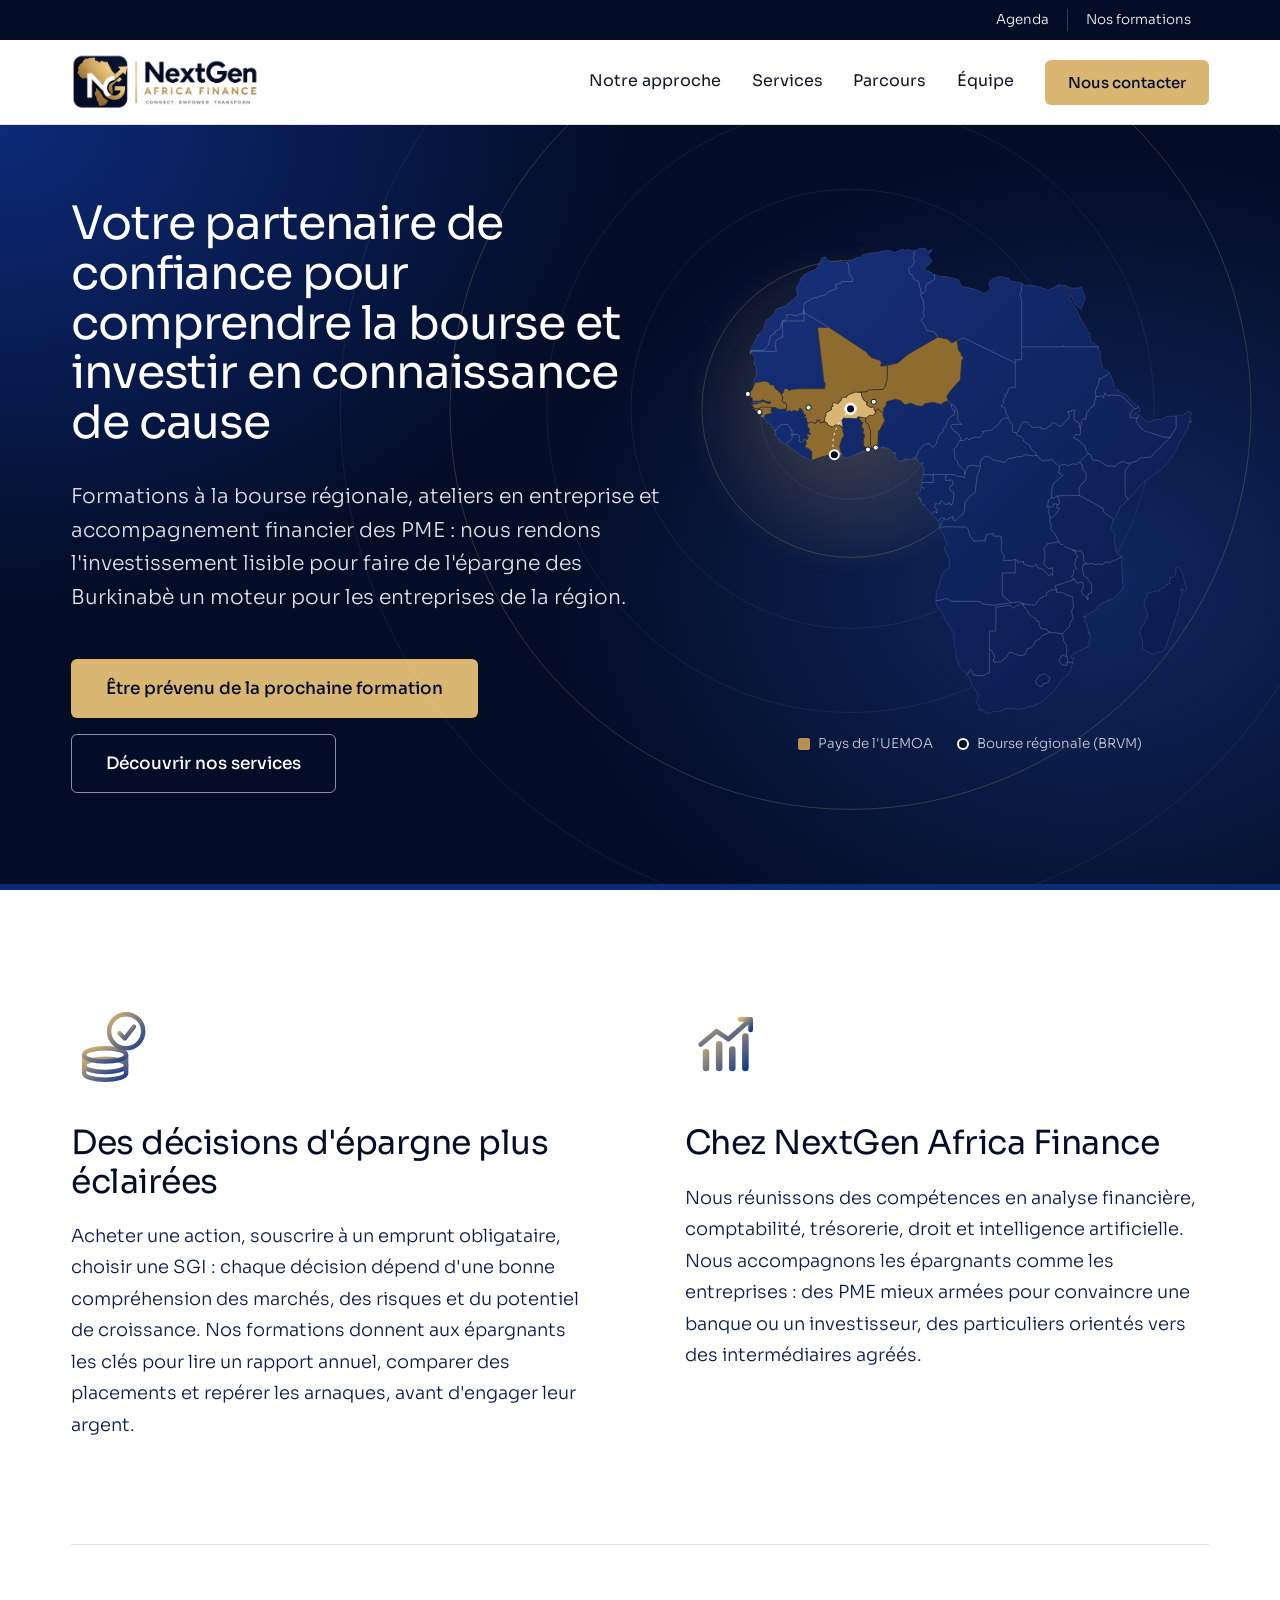
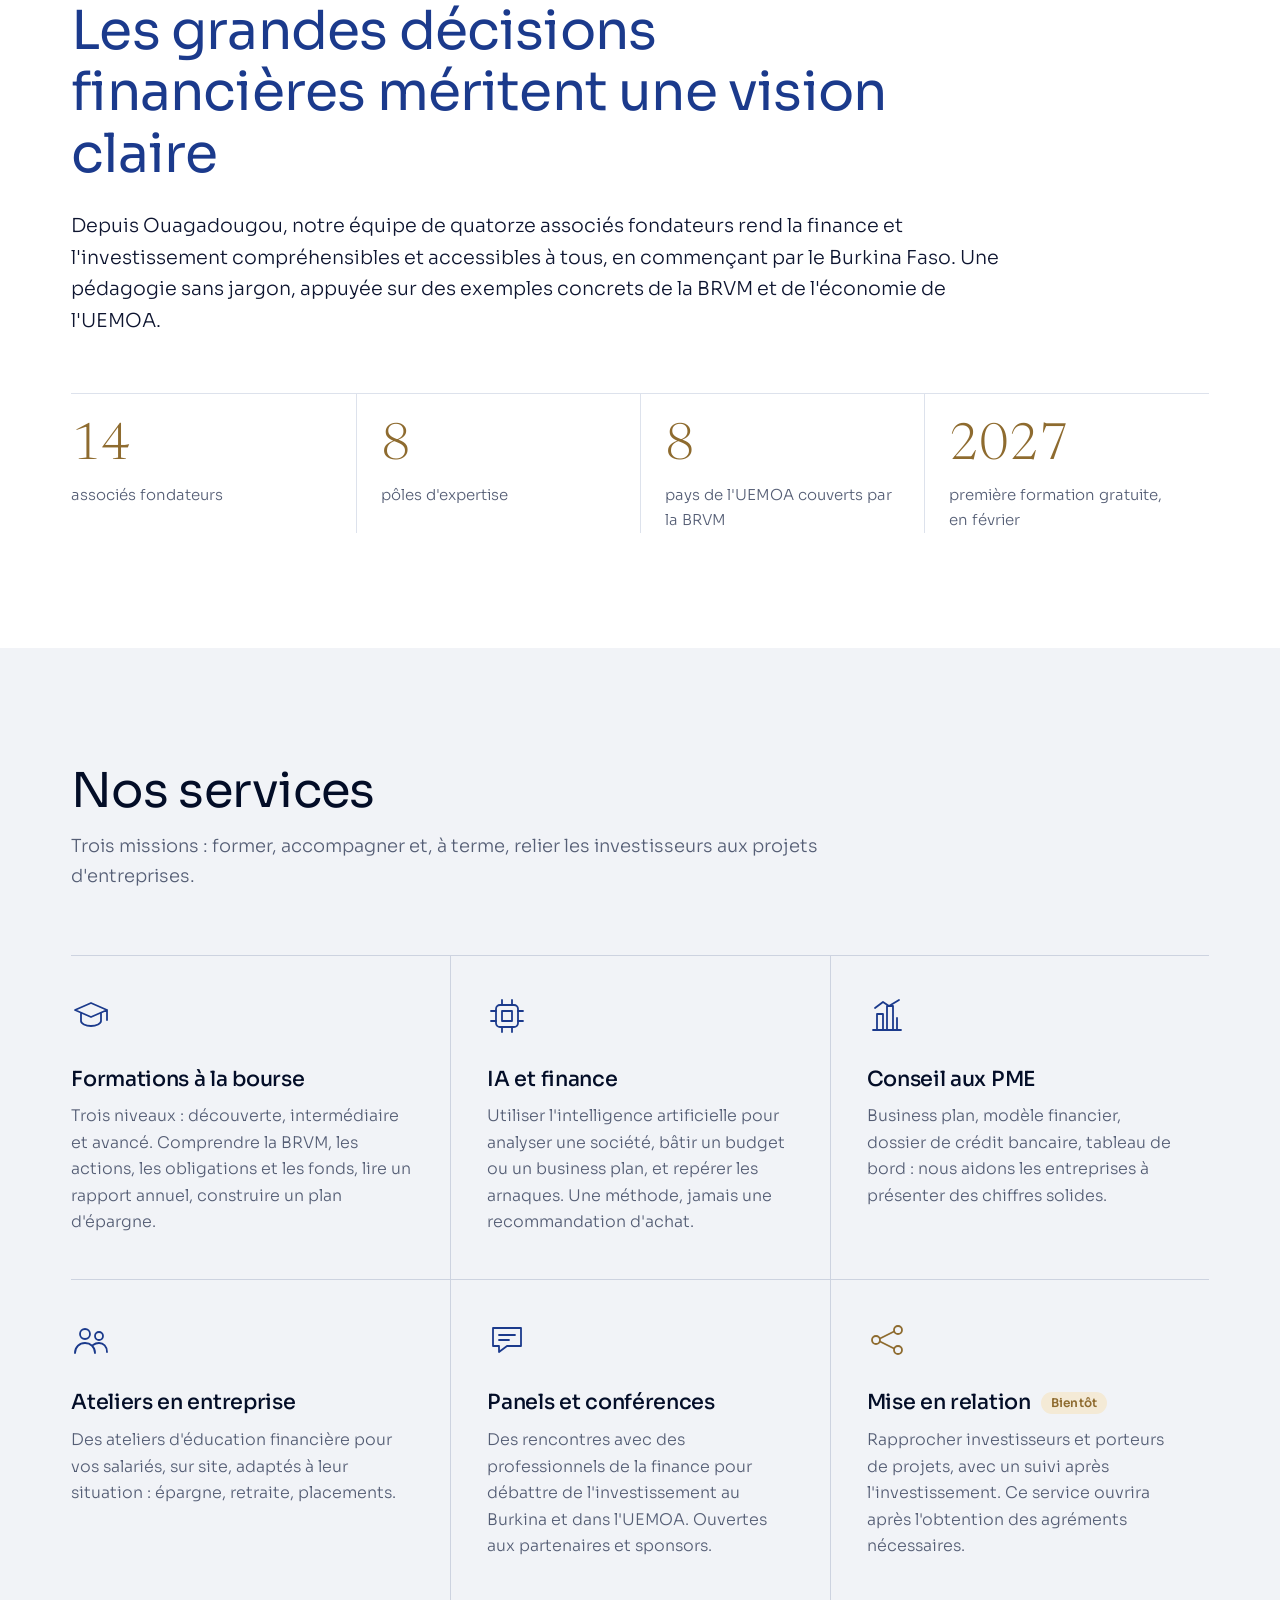
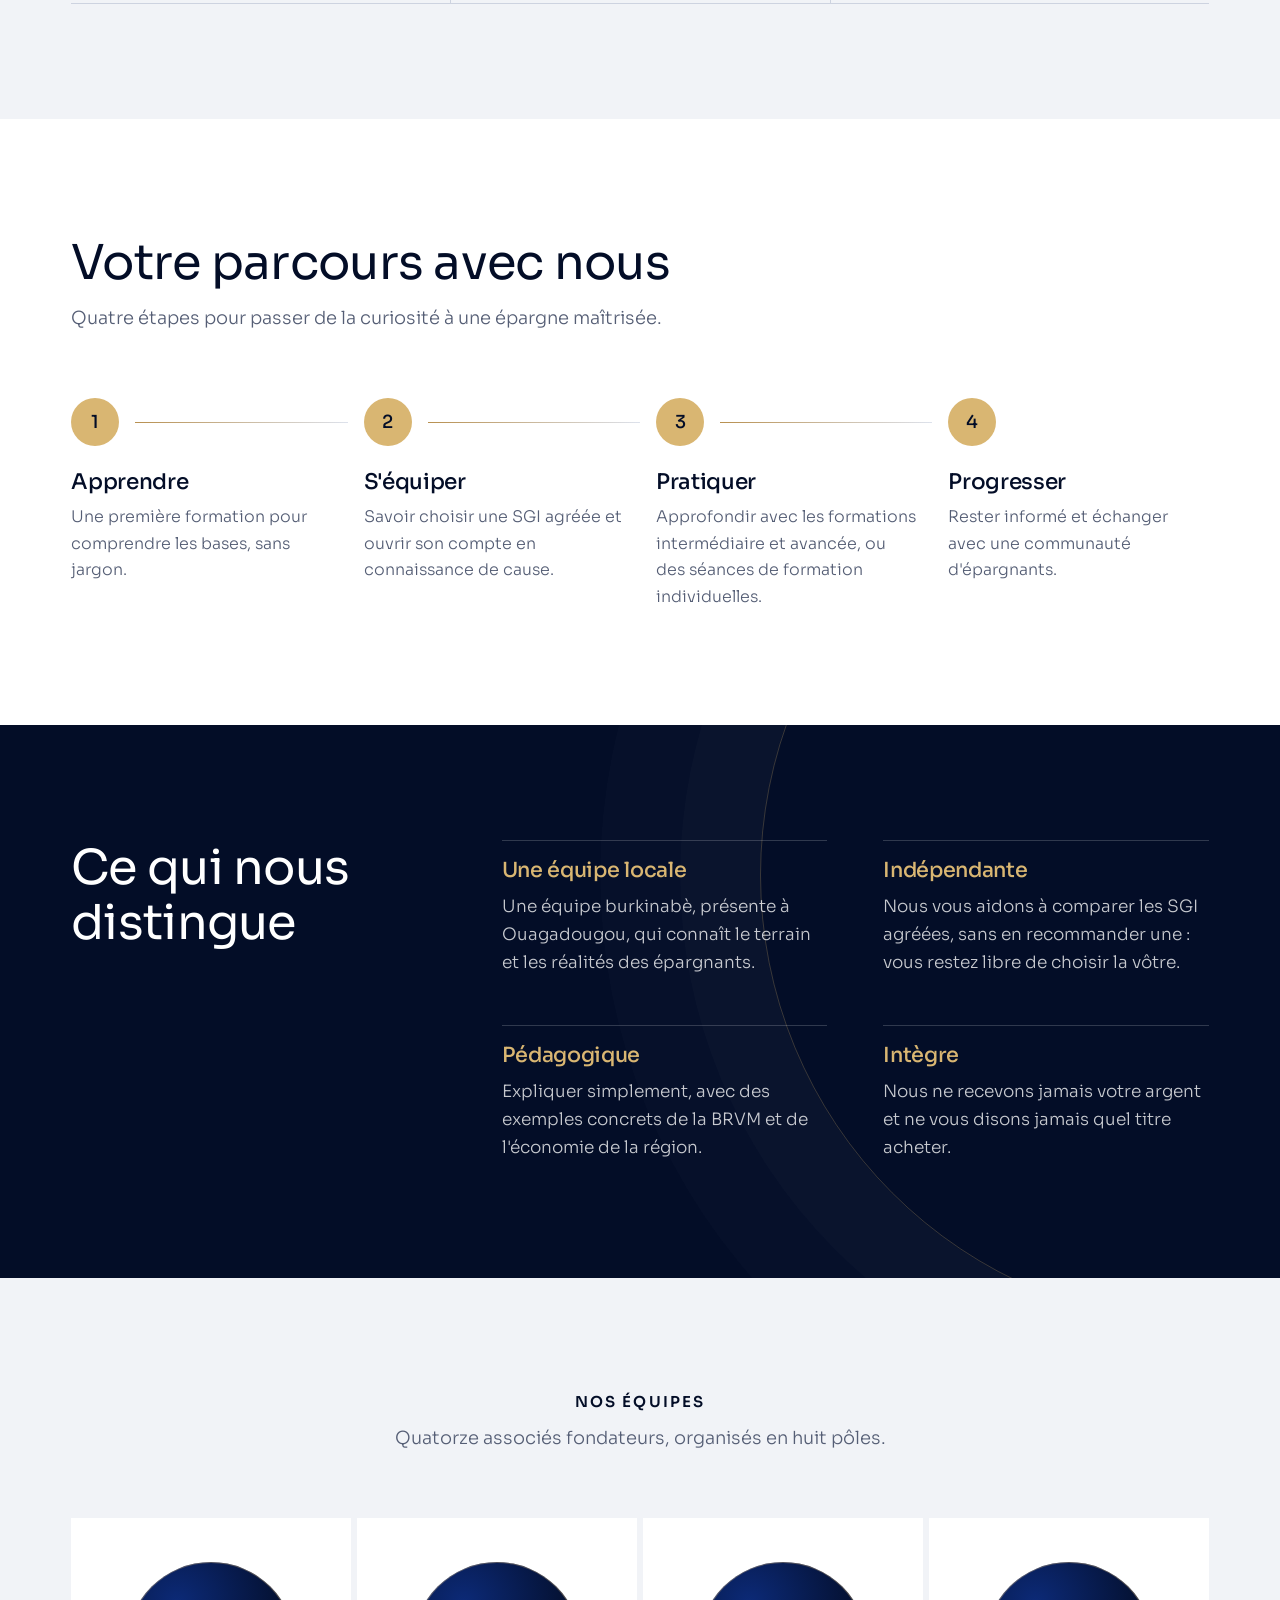
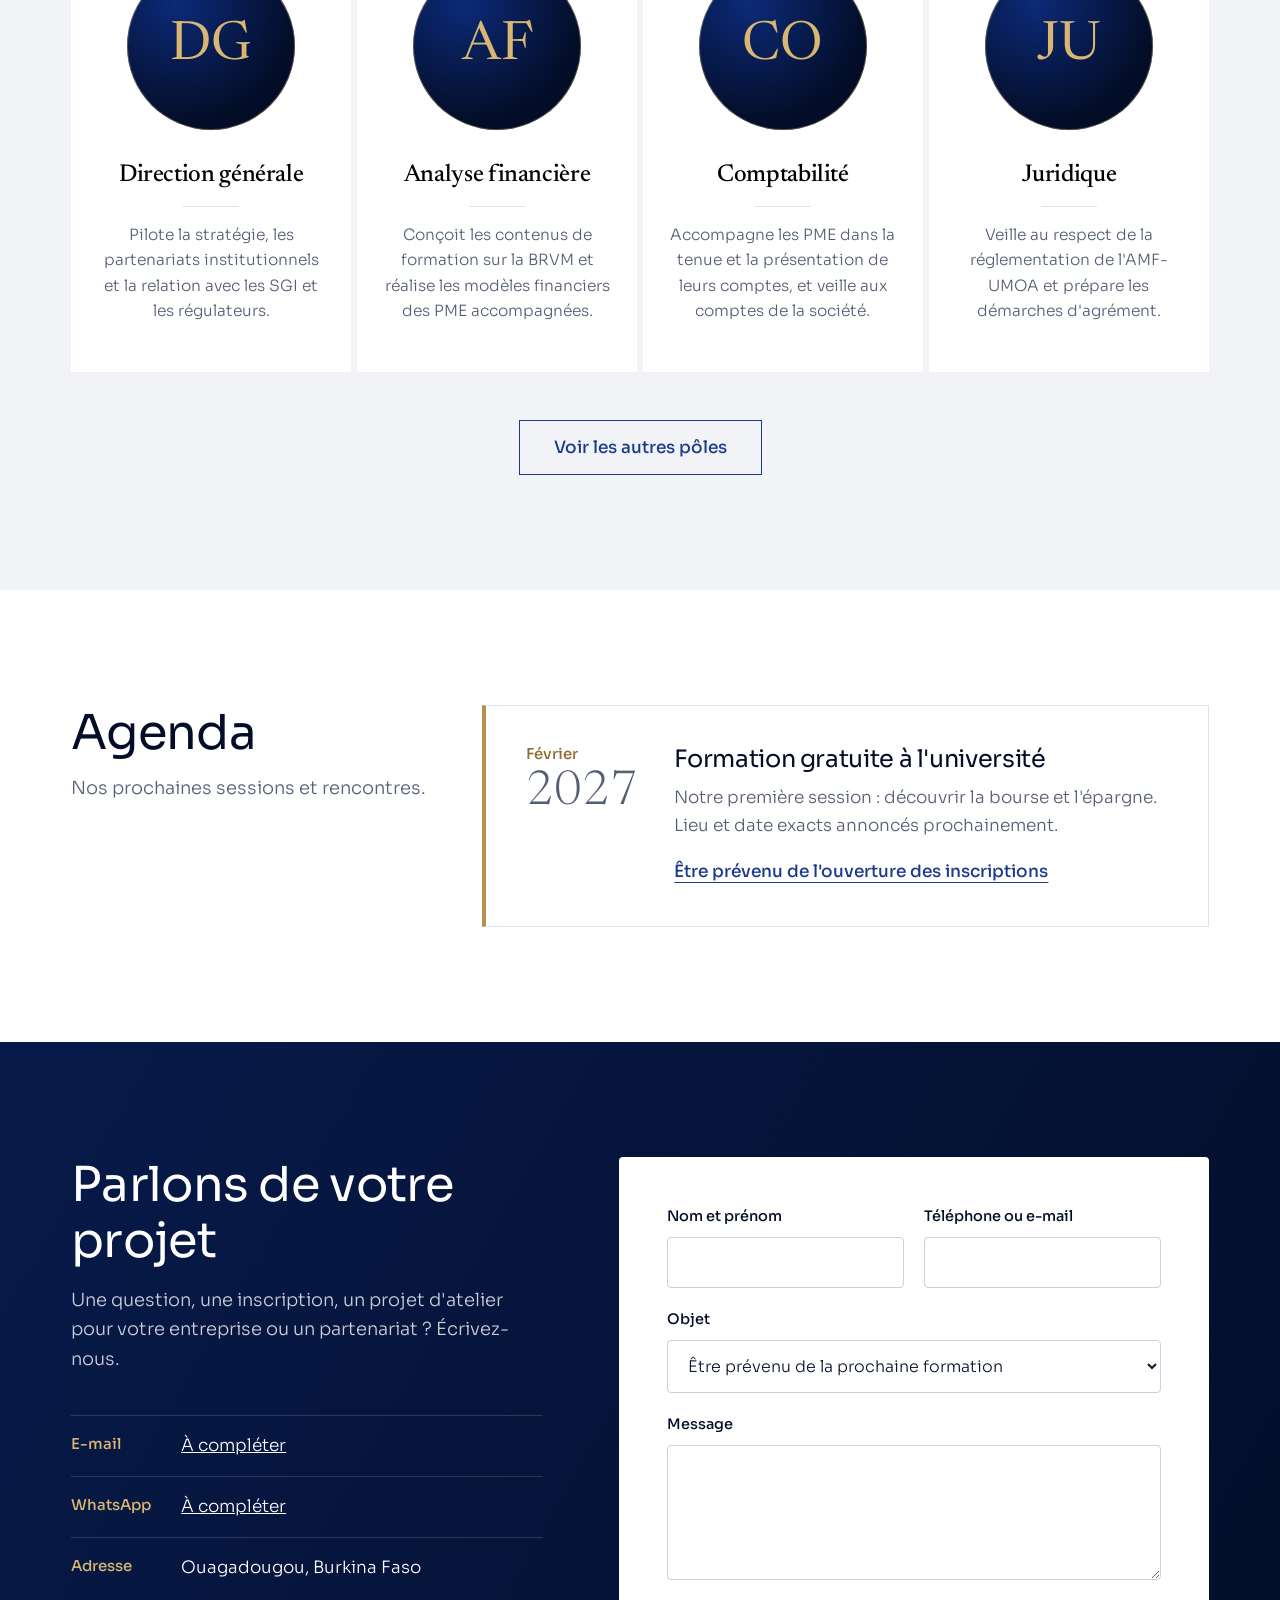
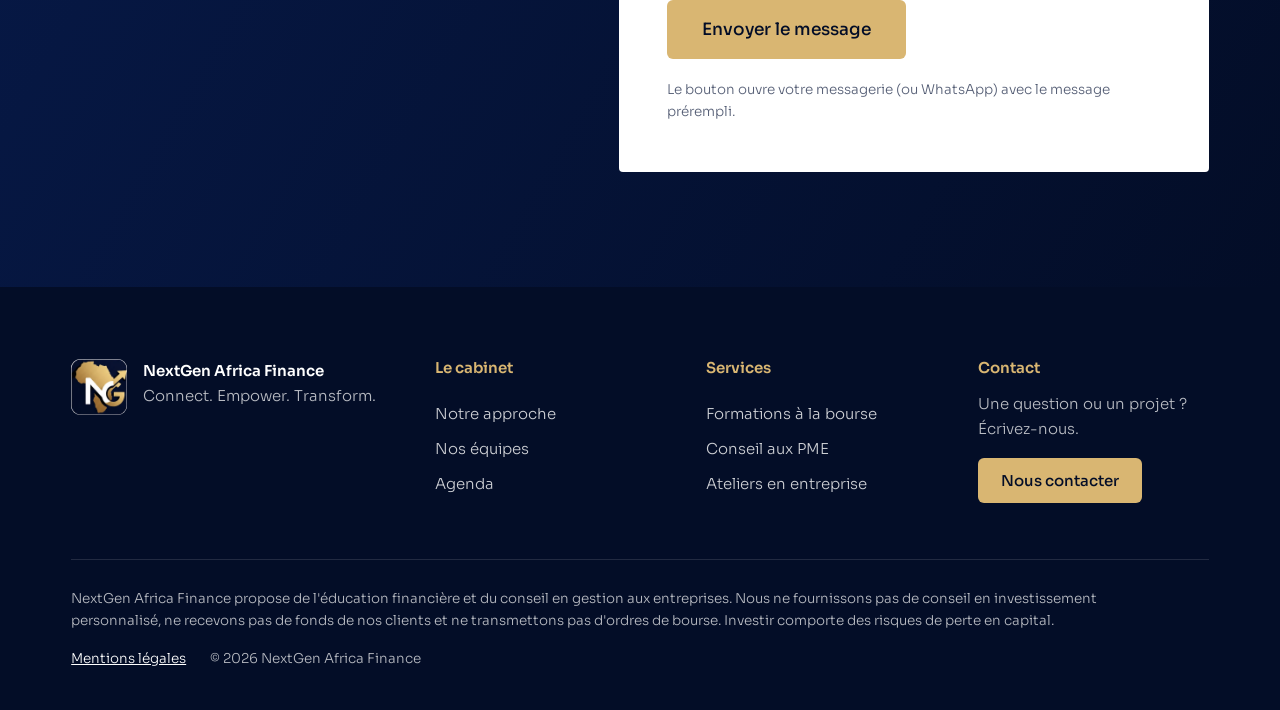
==== commit e3fa2454: "Lever les ambiguïtés du contenu et alléger la carte - Titre : « comprendre la bourse et investir en " ====
--- a/index.html
+++ b/index.html
@@ -24,7 +24,7 @@
     <div class="container topbar-inner">
       <nav aria-label="Liens rapides">
         <a href="#agenda">Agenda</a>
-        <a href="#contact">Nous contacter</a>
+        <a href="#services">Nos formations</a>
         <a class="js-whatsapp" href="#contact" hidden>WhatsApp</a>
       </nav>
     </div>
@@ -41,7 +41,7 @@
       <a href="#services">Services</a>
       <a href="#parcours">Parcours</a>
       <a href="#equipe">Équipe</a>
-      <a class="btn btn-gold" href="#contact">Prendre rendez-vous</a>
+      <a class="btn btn-gold" href="#contact">Nous contacter</a>
     </nav>
   </div>
 </header>
@@ -52,10 +52,10 @@
   <section id="accueil" class="hero">
     <div class="container hero-inner">
       <div class="hero-text">
-      <h1>Votre partenaire de confiance pour investir en connaissance de cause</h1>
+      <h1>Votre partenaire de confiance pour comprendre la bourse et investir en connaissance de cause</h1>
       <p class="hero-lead">Formations à la bourse régionale, ateliers en entreprise et accompagnement financier des PME&nbsp;: nous rendons l'investissement lisible pour faire de l'épargne des Burkinabè un moteur pour les entreprises de la région.</p>
       <div class="hero-cta">
-        <a class="btn btn-gold btn-lg" href="#contact">S'inscrire à une formation</a>
+        <a class="btn btn-gold btn-lg" href="#contact">Être prévenu de la prochaine formation</a>
         <a class="btn btn-line btn-lg" href="#services">Découvrir nos services</a>
       </div>
       </div>
@@ -76,8 +76,6 @@
           <circle class="pulse" cx="165" cy="256" r="9"/>
           <circle class="hub" cx="165" cy="256" r="7"/>
           <circle class="hub" cx="140" cy="327" r="7"/>
-          <text class="map-label" x="181" y="244">Ouagadougou</text>
-          <text class="map-label" x="154" y="352">Abidjan · BRVM</text>
         </g>
       </svg>
         <figcaption class="map-legend">
@@ -167,7 +165,7 @@
       <ol class="steps">
         <li><h3>Apprendre</h3><p>Une première formation pour comprendre les bases, sans jargon.</p></li>
         <li><h3>S'équiper</h3><p>Savoir choisir une SGI agréée et ouvrir son compte en connaissance de cause.</p></li>
-        <li><h3>Pratiquer</h3><p>Approfondir avec les formations intermédiaire et avancée, ou un coaching individuel.</p></li>
+        <li><h3>Pratiquer</h3><p>Approfondir avec les formations intermédiaire et avancée, ou des séances de formation individuelles.</p></li>
         <li><h3>Progresser</h3><p>Rester informé et échanger avec une communauté d'épargnants.</p></li>
       </ol>
     </div>
@@ -179,7 +177,7 @@
       <h2>Ce qui nous distingue</h2>
       <div class="commit-list">
         <div><h3>Une équipe locale</h3><p>Une équipe burkinabè, présente à Ouagadougou, qui connaît le terrain et les réalités des épargnants.</p></div>
-        <div><h3>Indépendante</h3><p>Nous travaillons avec plusieurs SGI&nbsp;: vous restez libre de choisir la vôtre.</p></div>
+        <div><h3>Indépendante</h3><p>Nous vous aidons à comparer les SGI agréées, sans en recommander une&nbsp;: vous restez libre de choisir la vôtre.</p></div>
         <div><h3>Pédagogique</h3><p>Expliquer simplement, avec des exemples concrets de la BRVM et de l'économie de la région.</p></div>
         <div><h3>Intègre</h3><p>Nous ne recevons jamais votre argent et ne vous disons jamais quel titre acheter.</p></div>
       </div>
@@ -187,9 +185,9 @@
   </section>
 
   <!-- ============ ÉQUIPE ============
-       Pour chaque pôle : remplacez « Responsable du pôle » par le nom,
-       et ajoutez la photo dans assets/img/equipe/ en remplaçant
-       <span class="avatar" aria-hidden="true">XX</span> par
+       Pour présenter un responsable : sous le titre du pôle, ajoutez
+       <p class="member-role">Prénom Nom</p>
+       et remplacez <span class="avatar" aria-hidden="true">XX</span> par
        <img class="avatar" src="assets/img/equipe/prenom-nom.jpg" alt="Prénom Nom">
   -->
   <section id="equipe" class="section team">
@@ -201,59 +199,43 @@
       <div class="team-grid">
         <article class="member">
           <span class="avatar" aria-hidden="true">DG</span>
-          <h3>Responsable du pôle</h3>
-          <p class="member-role">Direction générale</p>
+          <h3>Direction générale</h3>
           <p class="member-bio">Pilote la stratégie, les partenariats institutionnels et la relation avec les SGI et les régulateurs.</p>
-          <a class="mail" href="#contact" aria-label="Écrire au pôle Direction générale"><svg viewBox="0 0 24 24" aria-hidden="true"><rect x="3" y="5" width="18" height="14" rx="1.5"/><path d="m3.5 6 8.5 7 8.5-7"/></svg></a>
         </article>
         <article class="member">
           <span class="avatar" aria-hidden="true">AF</span>
-          <h3>Responsable du pôle</h3>
-          <p class="member-role">Analyse financière</p>
+          <h3>Analyse financière</h3>
           <p class="member-bio">Conçoit les contenus de formation sur la BRVM et réalise les modèles financiers des PME accompagnées.</p>
-          <a class="mail" href="#contact" aria-label="Écrire au pôle Analyse financière"><svg viewBox="0 0 24 24" aria-hidden="true"><rect x="3" y="5" width="18" height="14" rx="1.5"/><path d="m3.5 6 8.5 7 8.5-7"/></svg></a>
         </article>
         <article class="member">
           <span class="avatar" aria-hidden="true">CO</span>
-          <h3>Responsable du pôle</h3>
-          <p class="member-role">Comptabilité</p>
+          <h3>Comptabilité</h3>
           <p class="member-bio">Accompagne les PME dans la tenue et la présentation de leurs comptes, et veille aux comptes de la société.</p>
-          <a class="mail" href="#contact" aria-label="Écrire au pôle Comptabilité"><svg viewBox="0 0 24 24" aria-hidden="true"><rect x="3" y="5" width="18" height="14" rx="1.5"/><path d="m3.5 6 8.5 7 8.5-7"/></svg></a>
         </article>
         <article class="member">
           <span class="avatar" aria-hidden="true">JU</span>
-          <h3>Responsable du pôle</h3>
-          <p class="member-role">Juridique</p>
+          <h3>Juridique</h3>
           <p class="member-bio">Veille au respect de la réglementation de l'AMF-UMOA et prépare les démarches d'agrément.</p>
-          <a class="mail" href="#contact" aria-label="Écrire au pôle Juridique"><svg viewBox="0 0 24 24" aria-hidden="true"><rect x="3" y="5" width="18" height="14" rx="1.5"/><path d="m3.5 6 8.5 7 8.5-7"/></svg></a>
         </article>
         <article class="member" data-more hidden>
           <span class="avatar" aria-hidden="true">CD</span>
-          <h3>Responsable du pôle</h3>
-          <p class="member-role">Communication, digital et IA</p>
+          <h3>Communication, digital et IA</h3>
           <p class="member-bio">Anime la formation IA et finance, la présence en ligne et les outils numériques de la communauté.</p>
-          <a class="mail" href="#contact" aria-label="Écrire au pôle Communication, digital et IA"><svg viewBox="0 0 24 24" aria-hidden="true"><rect x="3" y="5" width="18" height="14" rx="1.5"/><path d="m3.5 6 8.5 7 8.5-7"/></svg></a>
         </article>
         <article class="member" data-more hidden>
           <span class="avatar" aria-hidden="true">SE</span>
-          <h3>Responsable du pôle</h3>
-          <p class="member-role">Secrétariat</p>
+          <h3>Secrétariat</h3>
           <p class="member-bio">Organise les inscriptions, le planning des formations et le suivi administratif des clients et partenaires.</p>
-          <a class="mail" href="#contact" aria-label="Écrire au pôle Secrétariat"><svg viewBox="0 0 24 24" aria-hidden="true"><rect x="3" y="5" width="18" height="14" rx="1.5"/><path d="m3.5 6 8.5 7 8.5-7"/></svg></a>
         </article>
         <article class="member" data-more hidden>
           <span class="avatar" aria-hidden="true">TR</span>
-          <h3>Responsable du pôle</h3>
-          <p class="member-role">Trésorerie</p>
+          <h3>Trésorerie</h3>
           <p class="member-bio">Construit les tableaux de bord et les plans de trésorerie proposés aux entreprises accompagnées.</p>
-          <a class="mail" href="#contact" aria-label="Écrire au pôle Trésorerie"><svg viewBox="0 0 24 24" aria-hidden="true"><rect x="3" y="5" width="18" height="14" rx="1.5"/><path d="m3.5 6 8.5 7 8.5-7"/></svg></a>
         </article>
         <article class="member" data-more hidden>
           <span class="avatar" aria-hidden="true">CP</span>
-          <h3>Responsable du pôle</h3>
-          <p class="member-role">Commercial et partenariats</p>
+          <h3>Commercial et partenariats</h3>
           <p class="member-bio">Organise les ateliers en entreprise, les panels et la relation avec les partenaires et sponsors.</p>
-          <a class="mail" href="#contact" aria-label="Écrire au pôle Commercial et partenariats"><svg viewBox="0 0 24 24" aria-hidden="true"><rect x="3" y="5" width="18" height="14" rx="1.5"/><path d="m3.5 6 8.5 7 8.5-7"/></svg></a>
         </article>
       </div>
       <div class="team-more">
@@ -285,7 +267,7 @@
     <div class="container contact-grid">
       <div class="contact-intro">
         <h2>Parlons de votre projet</h2>
-        <p>Une question, une inscription, un projet d'atelier pour votre entreprise ou un partenariat&nbsp;? Écrivez-nous, nous vous répondons rapidement.</p>
+        <p>Une question, une inscription, un projet d'atelier pour votre entreprise ou un partenariat&nbsp;? Écrivez-nous.</p>
         <ul class="contact-list">
           <li><span>E-mail</span><a id="contact-email" href="#contact-form">À compléter</a></li>
           <li><span>WhatsApp</span><a id="contact-whatsapp" href="#contact-form">À compléter</a></li>
@@ -299,7 +281,7 @@
         </div>
         <label>Objet
           <select name="objet">
-            <option>Inscription à une formation</option>
+            <option>Être prévenu de la prochaine formation</option>
             <option>Formation IA et finance</option>
             <option>Conseil pour mon entreprise</option>
             <option>Atelier en entreprise</option>
@@ -338,7 +320,7 @@
     <div>
       <h2>Contact</h2>
       <p>Une question ou un projet&nbsp;? Écrivez-nous.</p>
-      <a class="btn btn-gold" href="#contact">Prendre rendez-vous</a>
+      <a class="btn btn-gold" href="#contact">Nous contacter</a>
     </div>
   </div>
   <div class="container footer-legal">
--- a/assets/css/style.css
+++ b/assets/css/style.css
@@ -121,7 +121,6 @@
 .hero-map .city { fill: #fff; stroke: var(--navy-950); stroke-width: 1.5; }
 .hero-map .hub { fill: var(--navy-950); stroke: #fff; stroke-width: 3; }
 .hero-map .pulse { fill: none; stroke: #fff; stroke-width: 1.5; }
-.map-label { font: 500 19px var(--sans); fill: #fff; paint-order: stroke; stroke: var(--navy-950); stroke-width: 5px; stroke-linejoin: round; }
 .map-legend { display: flex; flex-wrap: wrap; gap: 8px 24px; justify-content: center; margin-top: 12px; font-size: 13.5px; color: rgba(255,255,255,.78); }
 .map-legend span { display: inline-flex; align-items: center; gap: 8px; }
 .key { display: inline-block; width: 12px; height: 12px; }
@@ -194,13 +193,12 @@
   background: radial-gradient(circle at 30% 25%, var(--navy-800), var(--navy-950) 70%);
   box-shadow: inset 0 0 0 1px rgba(217,182,114,.35);
 }
-.member h3 { font-family: var(--serif); font-size: clamp(1.5rem, 2vw, 1.9rem); font-weight: 500; color: #000; }
+.member h3 { font-family: var(--serif); font-size: clamp(1.45rem, 1.9vw, 1.8rem); font-weight: 500; color: #000; }
 .member-role { font-weight: 600; font-size: 16px; margin-top: 14px; padding-bottom: 14px; position: relative; }
 .member-role::after { content: ""; position: absolute; bottom: 0; left: 50%; width: 56px; height: 1px; background: var(--line); transform: translateX(-50%); }
-.member-bio { color: var(--muted); font-size: 15.5px; margin-top: 14px; max-width: 34ch; }
-.mail { margin-top: 26px; width: 42px; height: 42px; border-radius: 50%; background: var(--navy-950); display: grid; place-items: center; transition: background .2s; }
-.mail:hover { background: var(--gold-dark); }
-.mail svg { width: 20px; height: 20px; fill: none; stroke: var(--white); stroke-width: 1.5; }
+.member-bio { color: var(--muted); font-size: 15.5px; margin-top: 16px; padding-top: 16px; max-width: 34ch; position: relative; }
+.member-bio::before { content: ""; position: absolute; top: 0; left: 50%; width: 56px; height: 1px; background: var(--line); transform: translateX(-50%); }
+.member-role + .member-bio::before { display: none; }
 .team-more { text-align: center; margin-top: 48px; }
 
 /* ---------- Agenda ---------- */
@@ -287,8 +285,7 @@
   .brand img { height: 44px; }
   .hero { min-height: 0; }
   .hero-inner { padding-top: 48px; padding-bottom: 64px; }
-  .map-label { font-size: 24px; }
-  .btn-lg { width: 100%; }
+    .btn-lg { width: 100%; }
   .intro-grid, .contact-grid, .form-row, .commit-list { grid-template-columns: 1fr; }
   .facts { grid-template-columns: 1fr 1fr; }
   .facts div:nth-child(3) { padding-left: 0; border-left: 0; }
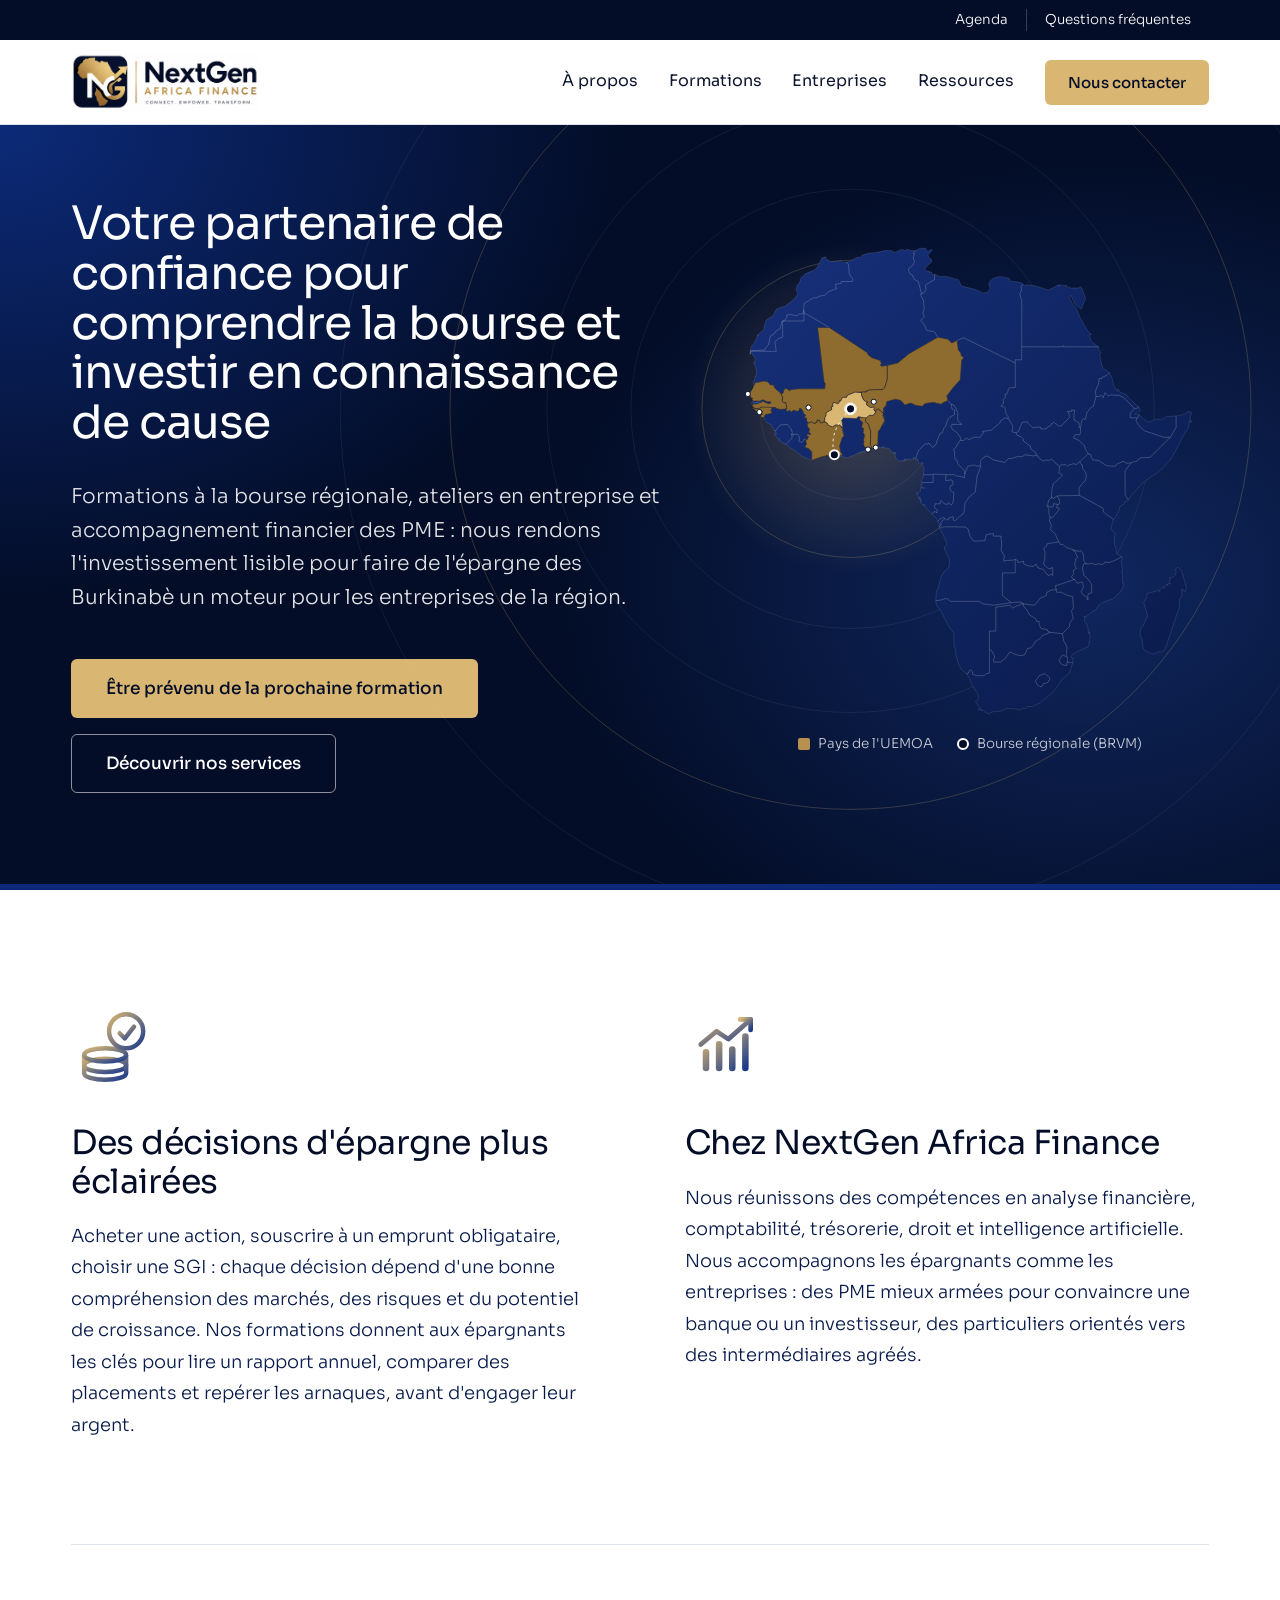
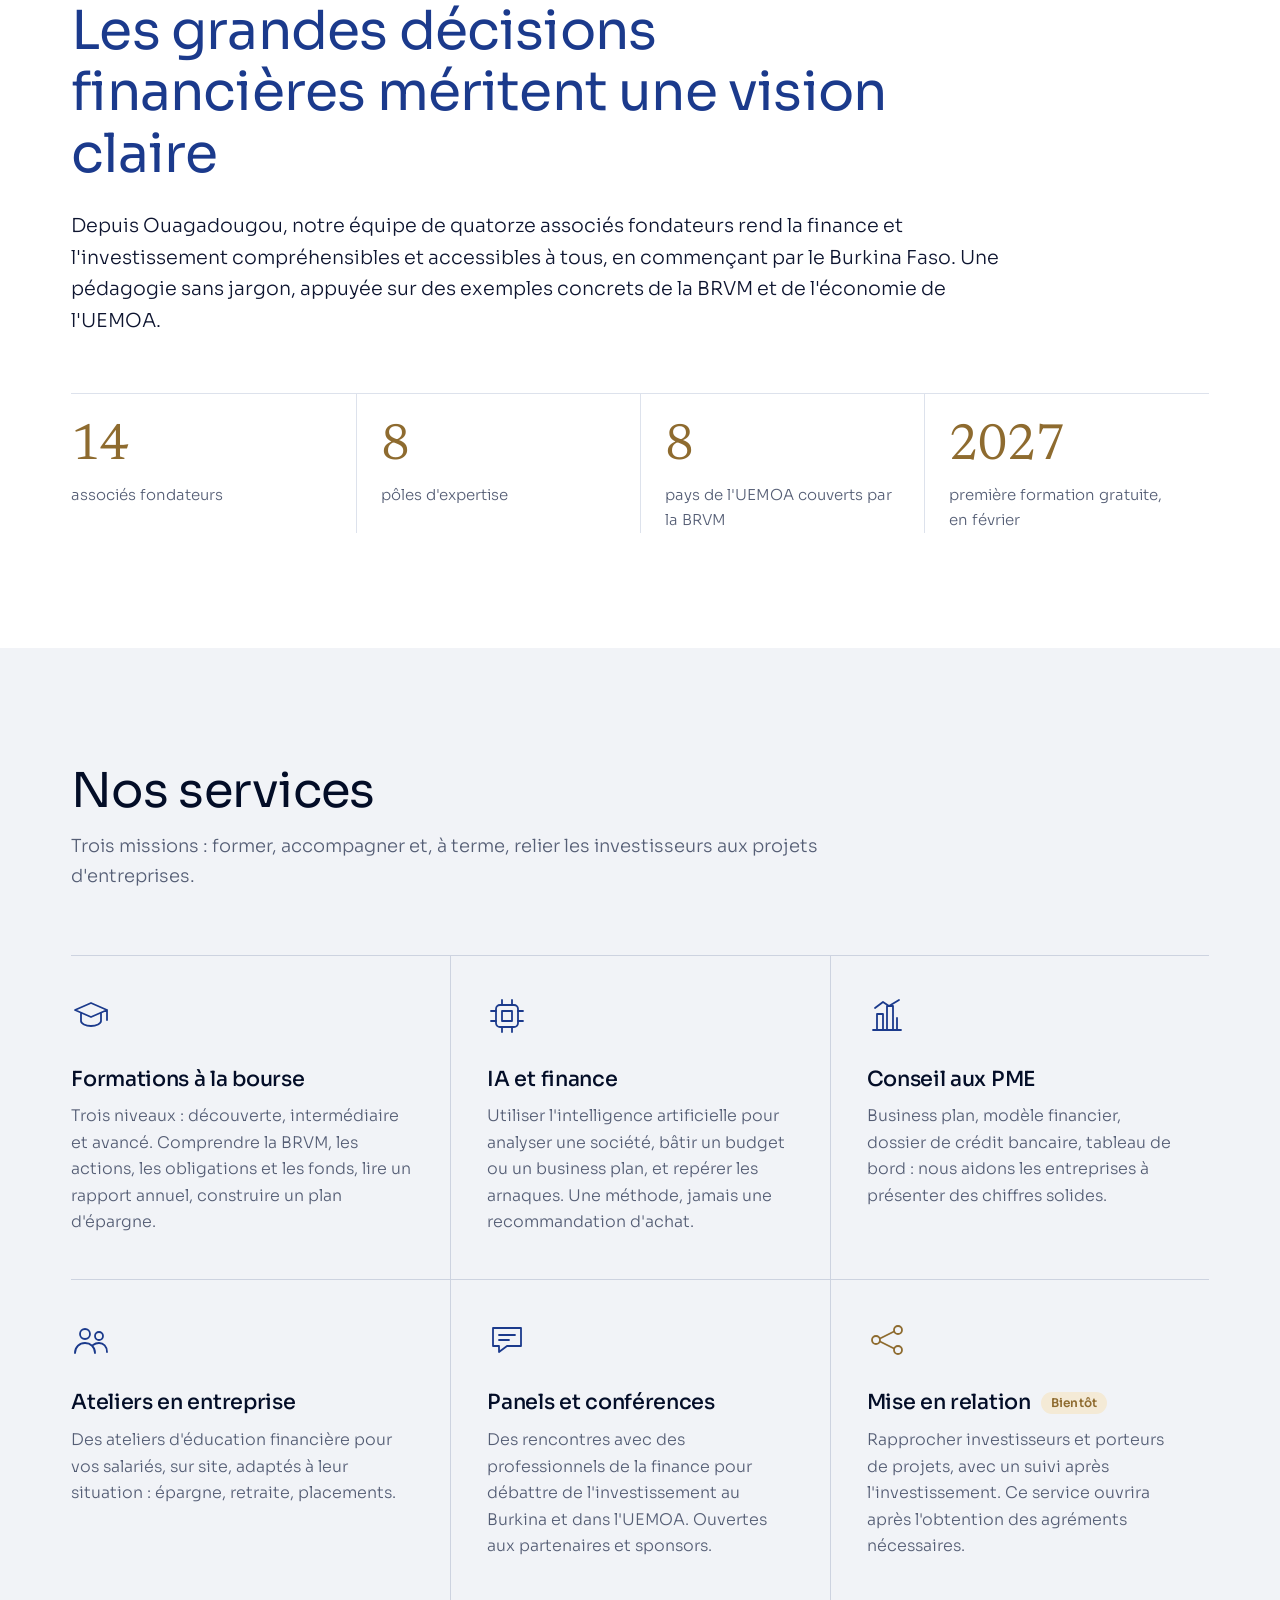
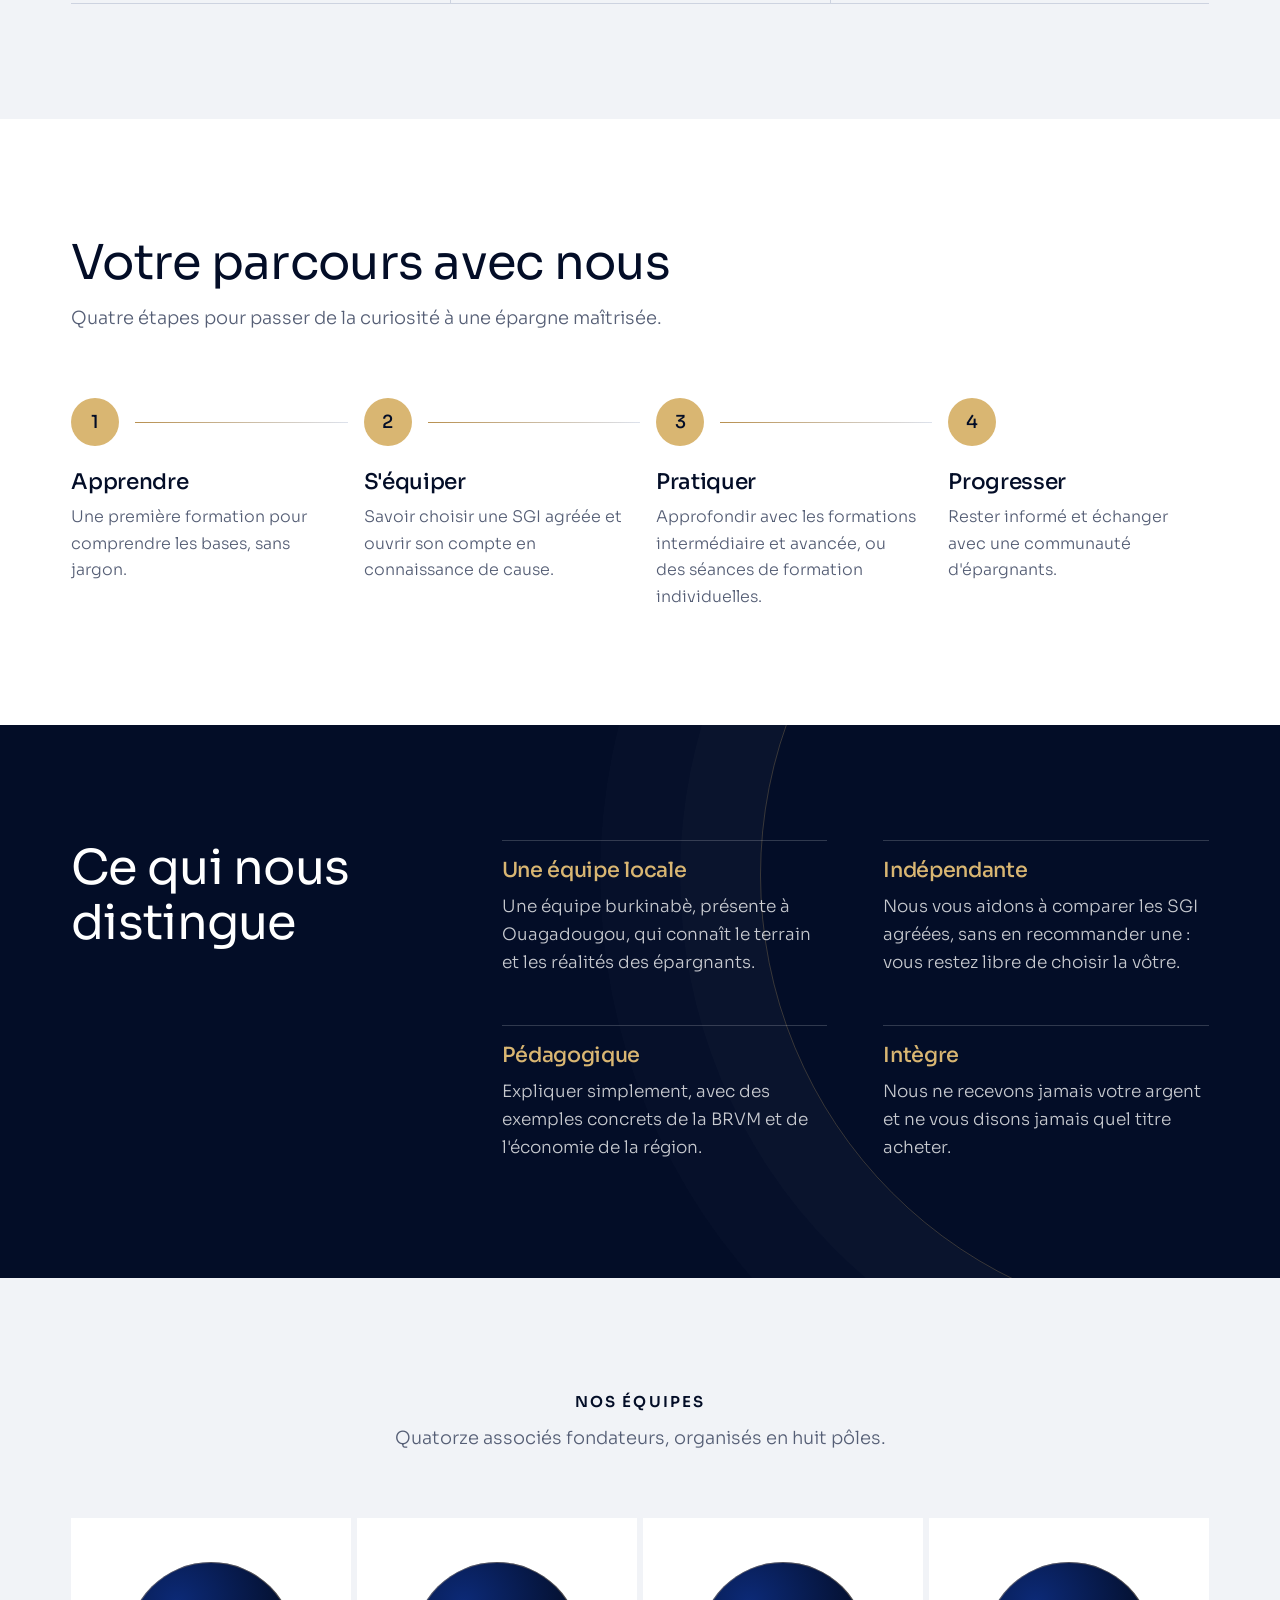
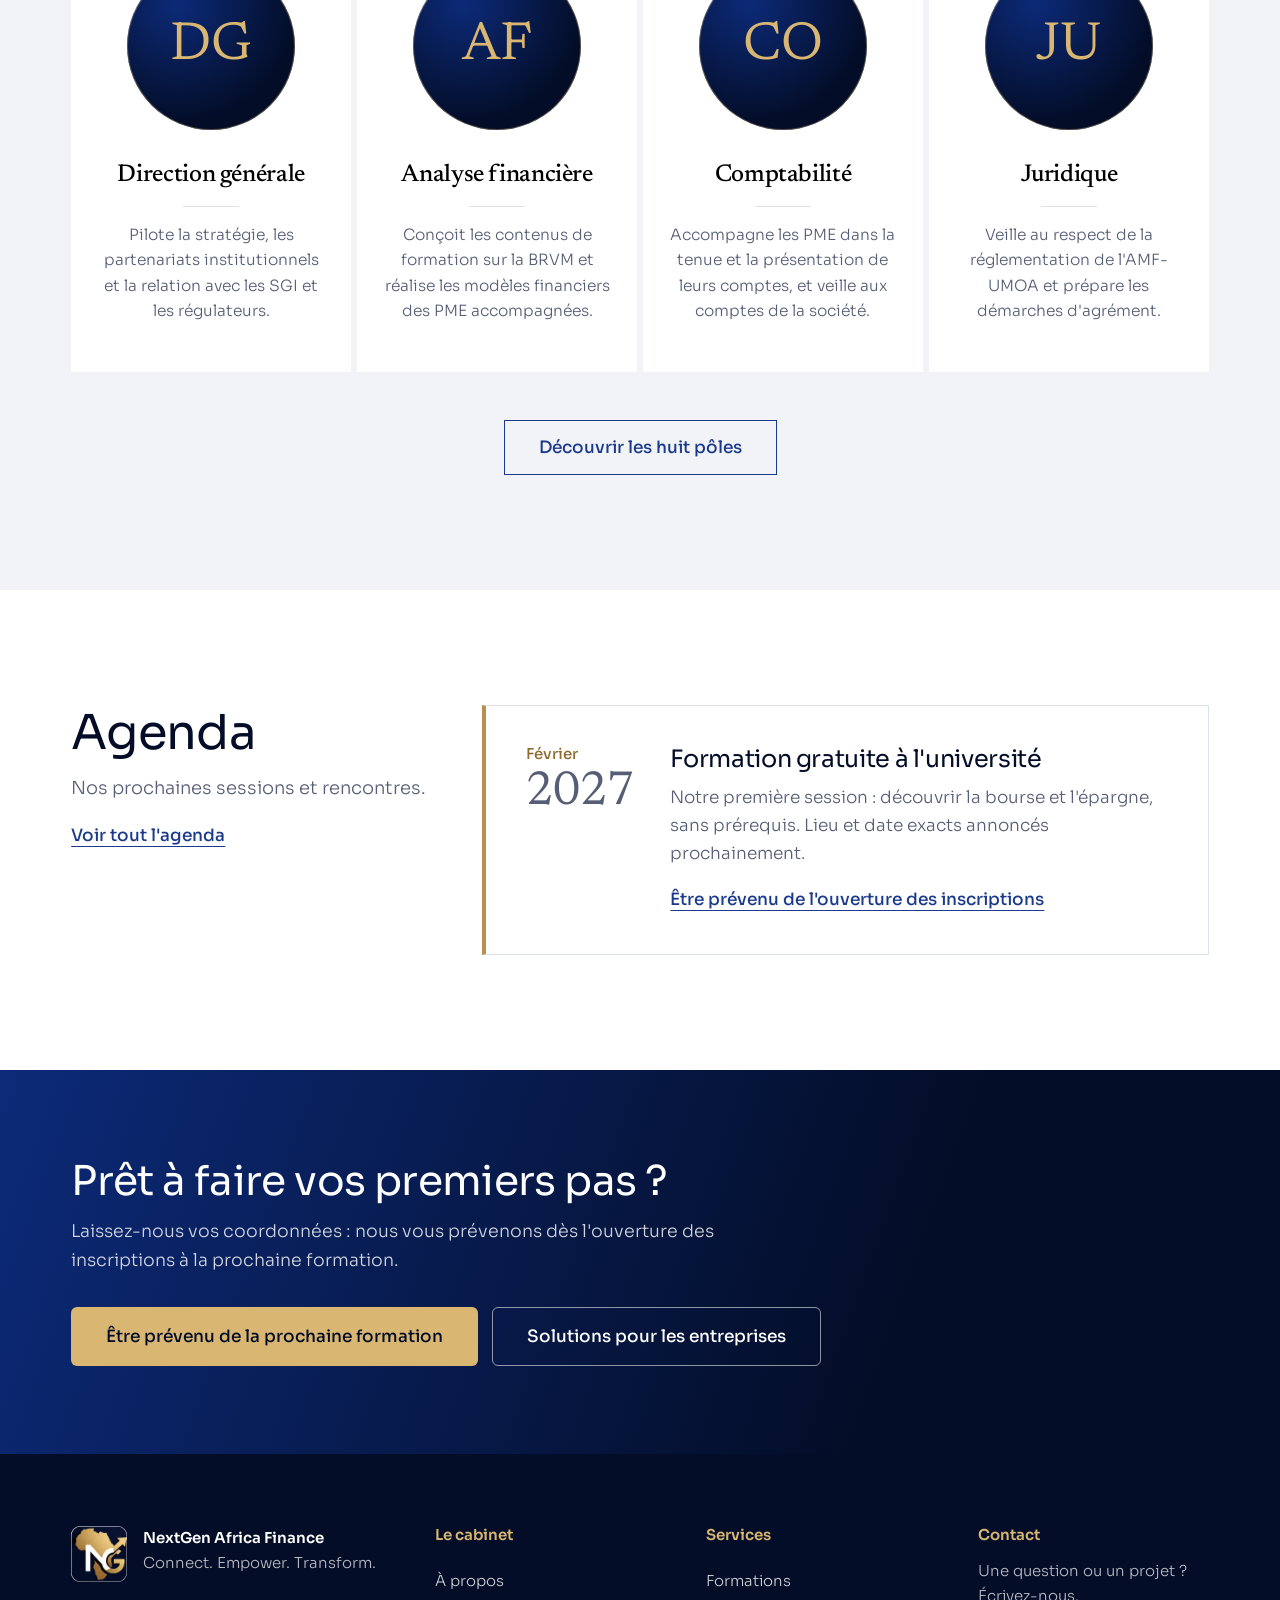
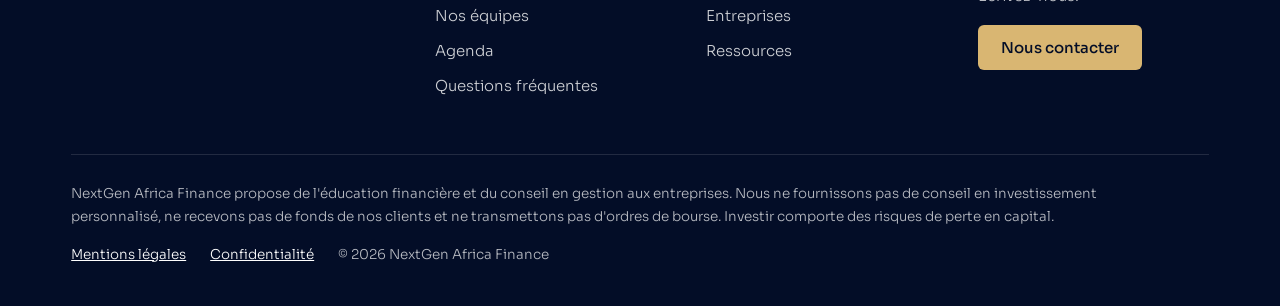
==== commit 08e22a30: "Site complet de dix pages, prêt pour une ouverture au public - Pages : accueil, à propos, formations" ====
--- a/index.html
+++ b/index.html
@@ -3,18 +3,24 @@
 <head>
   <meta charset="utf-8">
   <meta name="viewport" content="width=device-width, initial-scale=1">
-  <title>NextGen Africa Finance – Éducation financière et conseil aux entreprises, Ouagadougou</title>
-  <meta name="description" content="NextGen Africa Finance forme les épargnants à la bourse (BRVM) et à l'investissement, et accompagne les PME dans leur gestion financière, depuis Ouagadougou (Burkina Faso).">
+  <title>NextGen Africa Finance – Éducation financière et conseil aux entreprises</title>
+  <meta name="description" content="NextGen Africa Finance forme les épargnants à la bourse régionale (BRVM) et accompagne les PME dans leur gestion financière, au Burkina Faso et dans l'UEMOA.">
+  <link rel="canonical" href="https://ishaqfadelalexouedraogo-afk.github.io/ngaf-site/">
   <meta name="theme-color" content="#030D27">
-  <meta property="og:title" content="NextGen Africa Finance">
-  <meta property="og:description" content="Connect. Empower. Transform. Éducation financière et accompagnement des entreprises au Burkina Faso et dans l'UEMOA.">
-  <meta property="og:image" content="assets/img/logo-ngaf.png">
+  <meta property="og:type" content="website">
+  <meta property="og:locale" content="fr_FR">
+  <meta property="og:site_name" content="NextGen Africa Finance">
+  <meta property="og:title" content="NextGen Africa Finance – Éducation financière et conseil aux entreprises">
+  <meta property="og:description" content="NextGen Africa Finance forme les épargnants à la bourse régionale (BRVM) et accompagne les PME dans leur gestion financière, au Burkina Faso et dans l'UEMOA.">
+  <meta property="og:url" content="https://ishaqfadelalexouedraogo-afk.github.io/ngaf-site/">
+  <meta property="og:image" content="https://ishaqfadelalexouedraogo-afk.github.io/ngaf-site/assets/img/og-image.png">
+  <meta name="twitter:card" content="summary_large_image">
   <link rel="icon" href="assets/img/favicon.png" type="image/png">
   <link rel="apple-touch-icon" href="assets/img/apple-touch-icon.png">
-  <link rel="preconnect" href="https://fonts.googleapis.com">
-  <link rel="preconnect" href="https://fonts.gstatic.com" crossorigin>
-  <link href="https://fonts.googleapis.com/css2?family=Sora:wght@300;400;500;600;700&family=Newsreader:opsz,wght@6..72,400;6..72,500;6..72,600&display=swap" rel="stylesheet">
+  <link rel="manifest" href="site.webmanifest">
+  <link rel="preload" href="assets/fonts/sora-latin-400-normal.woff2" as="font" type="font/woff2" crossorigin>
   <link rel="stylesheet" href="assets/css/style.css">
+  <script type="application/ld+json">{"@context": "https://schema.org", "@type": "EducationalOrganization", "name": "NextGen Africa Finance", "slogan": "Connect. Empower. Transform.", "url": "https://ishaqfadelalexouedraogo-afk.github.io/ngaf-site/", "logo": "https://ishaqfadelalexouedraogo-afk.github.io/ngaf-site/assets/img/logo-ngaf.png", "description": "Éducation financière, formations à la bourse régionale (BRVM) et conseil en gestion financière aux PME.", "address": {"@type": "PostalAddress", "addressLocality": "Ouagadougou", "addressCountry": "BF"}, "areaServed": ["Burkina Faso", "UEMOA"]}</script>
 </head>
 <body>
 <a class="skip-link" href="#contenu">Aller au contenu</a>
@@ -23,39 +29,37 @@
   <div class="topbar">
     <div class="container topbar-inner">
       <nav aria-label="Liens rapides">
-        <a href="#agenda">Agenda</a>
-        <a href="#services">Nos formations</a>
-        <a class="js-whatsapp" href="#contact" hidden>WhatsApp</a>
+        <a href="agenda.html">Agenda</a>
+        <a href="faq.html">Questions fréquentes</a>
+        <a class="js-whatsapp" href="contact.html" hidden>WhatsApp</a>
       </nav>
     </div>
   </div>
   <div class="container nav">
-    <a class="brand" href="#accueil" aria-label="NextGen Africa Finance, retour à l'accueil">
+    <a class="brand" href="index.html" aria-label="NextGen Africa Finance, retour à l'accueil">
       <img src="assets/img/logo-ngaf.png" alt="NextGen Africa Finance – Connect. Empower. Transform." width="880" height="270">
     </a>
     <button class="menu-toggle" aria-expanded="false" aria-controls="menu">
       <span class="menu-toggle-bars" aria-hidden="true"></span><span class="sr-only">Menu</span>
     </button>
     <nav id="menu" class="menu" aria-label="Navigation principale">
-      <a href="#approche">Notre approche</a>
-      <a href="#services">Services</a>
-      <a href="#parcours">Parcours</a>
-      <a href="#equipe">Équipe</a>
-      <a class="btn btn-gold" href="#contact">Nous contacter</a>
+      <a href="a-propos.html">À propos</a>
+      <a href="formations.html">Formations</a>
+      <a href="entreprises.html">Entreprises</a>
+      <a href="ressources.html">Ressources</a>
+      <a class="btn btn-gold" href="contact.html">Nous contacter</a>
     </nav>
   </div>
 </header>
 
 <main id="contenu">
-
-  <!-- ============ ACCUEIL ============ -->
-  <section id="accueil" class="hero">
+  <section class="hero">
     <div class="container hero-inner">
       <div class="hero-text">
       <h1>Votre partenaire de confiance pour comprendre la bourse et investir en connaissance de cause</h1>
       <p class="hero-lead">Formations à la bourse régionale, ateliers en entreprise et accompagnement financier des PME&nbsp;: nous rendons l'investissement lisible pour faire de l'épargne des Burkinabè un moteur pour les entreprises de la région.</p>
       <div class="hero-cta">
-        <a class="btn btn-gold btn-lg" href="#contact">Être prévenu de la prochaine formation</a>
+        <a class="btn btn-gold btn-lg" href="contact.html?objet=formation">Être prévenu de la prochaine formation</a>
         <a class="btn btn-line btn-lg" href="#services">Découvrir nos services</a>
       </div>
       </div>
@@ -86,8 +90,7 @@
     </div>
   </section>
 
-  <!-- ============ APPROCHE ============ -->
-  <section id="approche" class="section intro">
+  <section class="section intro">
     <div class="container intro-grid">
       <article class="intro-item">
         <svg class="icon-xl" viewBox="0 0 64 64" aria-hidden="true"><defs><linearGradient id="g1" x1="0" y1="0" x2="1" y2="1"><stop offset="0" stop-color="#D9B672"/><stop offset="1" stop-color="#1B3A8C"/></linearGradient></defs><ellipse cx="26" cy="46" rx="16" ry="5" fill="none" stroke="url(#g1)" stroke-width="3.4"/><path d="M10 46v6c0 2.8 7.2 5 16 5s16-2.2 16-5v-6M10 38v8M42 38v8" fill="none" stroke="url(#g1)" stroke-width="3.4"/><ellipse cx="26" cy="38" rx="16" ry="5" fill="none" stroke="url(#g1)" stroke-width="3.4"/><circle cx="42" cy="20" r="13" fill="none" stroke="url(#g1)" stroke-width="3.4"/><path d="M37 21.5l4 4 7-9" fill="none" stroke="url(#g1)" stroke-width="3.4" stroke-linecap="round" stroke-linejoin="round"/></svg>
@@ -113,7 +116,6 @@
     </div>
   </section>
 
-  <!-- ============ SERVICES ============ -->
   <section id="services" class="section services">
     <div class="container">
       <header class="section-head">
@@ -123,39 +125,38 @@
       <div class="service-grid">
         <article class="service">
           <svg viewBox="0 0 40 40" aria-hidden="true"><path d="M4 14 20 7l16 7-16 7Z M10 17v8c0 2.5 4.5 5 10 5s10-2.5 10-5v-8 M36 14v10" /></svg>
-          <h3>Formations à la bourse</h3>
+          <h3><a href="formations.html#niveaux">Formations à la bourse</a></h3>
           <p>Trois niveaux&nbsp;: découverte, intermédiaire et avancé. Comprendre la BRVM, les actions, les obligations et les fonds, lire un rapport annuel, construire un plan d'épargne.</p>
         </article>
         <article class="service">
           <svg viewBox="0 0 40 40" aria-hidden="true"><rect x="9" y="9" width="22" height="22" rx="4"/><path d="M15 15h10v10H15Z M15 4v5M25 4v5M15 31v5M25 31v5M4 15h5M4 25h5M31 15h5M31 25h5"/></svg>
-          <h3>IA et finance</h3>
+          <h3><a href="formations.html#ia-finance">IA et finance</a></h3>
           <p>Utiliser l'intelligence artificielle pour analyser une société, bâtir un budget ou un business plan, et repérer les arnaques. Une méthode, jamais une recommandation d'achat.</p>
         </article>
         <article class="service">
           <svg viewBox="0 0 40 40" aria-hidden="true"><path d="M6 34h28 M10 34V18h6v16 M20 34V10h6v24 M30 34V22"/><path d="M8 12 16 6l6 4 10-6"/></svg>
-          <h3>Conseil aux PME</h3>
+          <h3><a href="entreprises.html#conseil">Conseil aux PME</a></h3>
           <p>Business plan, modèle financier, dossier de crédit bancaire, tableau de bord&nbsp;: nous aidons les entreprises à présenter des chiffres solides.</p>
         </article>
         <article class="service">
           <svg viewBox="0 0 40 40" aria-hidden="true"><circle cx="14" cy="14" r="5"/><circle cx="28" cy="16" r="4"/><path d="M4 33c0-6 4.5-10 10-10s10 4 10 10 M22 25c1.7-1.3 3.7-2 6-2 4.5 0 8 3.4 8 9"/></svg>
-          <h3>Ateliers en entreprise</h3>
+          <h3><a href="entreprises.html#ateliers">Ateliers en entreprise</a></h3>
           <p>Des ateliers d'éducation financière pour vos salariés, sur site, adaptés à leur situation&nbsp;: épargne, retraite, placements.</p>
         </article>
         <article class="service">
           <svg viewBox="0 0 40 40" aria-hidden="true"><path d="M6 8h28v18H20l-8 6v-6H6Z"/><path d="M12 15h16M12 20h10"/></svg>
-          <h3>Panels et conférences</h3>
+          <h3><a href="entreprises.html#panels">Panels et conférences</a></h3>
           <p>Des rencontres avec des professionnels de la finance pour débattre de l'investissement au Burkina et dans l'UEMOA. Ouvertes aux partenaires et sponsors.</p>
         </article>
         <article class="service service-soon">
           <svg viewBox="0 0 40 40" aria-hidden="true"><circle cx="9" cy="20" r="4"/><circle cx="31" cy="10" r="4"/><circle cx="31" cy="30" r="4"/><path d="M13 18.5 27 11.5M13 21.5l14 7"/></svg>
-          <h3>Mise en relation <span class="badge">Bientôt</span></h3>
+          <h3><a href="entreprises.html#mise-en-relation">Mise en relation</a> <span class="badge">Bientôt</span></h3>
           <p>Rapprocher investisseurs et porteurs de projets, avec un suivi après l'investissement. Ce service ouvrira après l'obtention des agréments nécessaires.</p>
         </article>
       </div>
     </div>
   </section>
 
-  <!-- ============ PARCOURS ============ -->
   <section id="parcours" class="section journey">
     <div class="container">
       <header class="section-head">
@@ -171,7 +172,6 @@
     </div>
   </section>
 
-  <!-- ============ ENGAGEMENTS ============ -->
   <section class="section commitments">
     <div class="container commit-grid">
       <h2>Ce qui nous distingue</h2>
@@ -184,12 +184,6 @@
     </div>
   </section>
 
-  <!-- ============ ÉQUIPE ============
-       Pour présenter un responsable : sous le titre du pôle, ajoutez
-       <p class="member-role">Prénom Nom</p>
-       et remplacez <span class="avatar" aria-hidden="true">XX</span> par
-       <img class="avatar" src="assets/img/equipe/prenom-nom.jpg" alt="Prénom Nom">
-  -->
   <section id="equipe" class="section team">
     <div class="container">
       <header class="section-head section-head-center">
@@ -217,83 +211,41 @@
           <h3>Juridique</h3>
           <p class="member-bio">Veille au respect de la réglementation de l'AMF-UMOA et prépare les démarches d'agrément.</p>
         </article>
-        <article class="member" data-more hidden>
-          <span class="avatar" aria-hidden="true">CD</span>
-          <h3>Communication, digital et IA</h3>
-          <p class="member-bio">Anime la formation IA et finance, la présence en ligne et les outils numériques de la communauté.</p>
-        </article>
-        <article class="member" data-more hidden>
-          <span class="avatar" aria-hidden="true">SE</span>
-          <h3>Secrétariat</h3>
-          <p class="member-bio">Organise les inscriptions, le planning des formations et le suivi administratif des clients et partenaires.</p>
-        </article>
-        <article class="member" data-more hidden>
-          <span class="avatar" aria-hidden="true">TR</span>
-          <h3>Trésorerie</h3>
-          <p class="member-bio">Construit les tableaux de bord et les plans de trésorerie proposés aux entreprises accompagnées.</p>
-        </article>
-        <article class="member" data-more hidden>
-          <span class="avatar" aria-hidden="true">CP</span>
-          <h3>Commercial et partenariats</h3>
-          <p class="member-bio">Organise les ateliers en entreprise, les panels et la relation avec les partenaires et sponsors.</p>
-        </article>
       </div>
       <div class="team-more">
-        <button class="btn btn-outline" type="button" id="team-toggle" aria-expanded="false">Voir les autres pôles</button>
-      </div>
-    </div>
-  </section>
-
-  <!-- ============ AGENDA ============ -->
-  <section id="agenda" class="section agenda">
+        <a class="btn btn-outline" href="a-propos.html#equipe">Découvrir les huit pôles</a>
+      </div>
+    </div>
+  </section>
+
+  <section class="section agenda">
     <div class="container agenda-grid">
       <header class="section-head">
         <h2>Agenda</h2>
         <p>Nos prochaines sessions et rencontres.</p>
+        <a class="text-link" href="agenda.html">Voir tout l'agenda</a>
       </header>
       <article class="event">
         <p class="event-date"><span>Février</span>2027</p>
         <div>
           <h3>Formation gratuite à l'université</h3>
-          <p>Notre première session&nbsp;: découvrir la bourse et l'épargne. Lieu et date exacts annoncés prochainement.</p>
-          <a class="text-link" href="#contact">Être prévenu de l'ouverture des inscriptions</a>
+          <p>Notre première session&nbsp;: découvrir la bourse et l'épargne, sans prérequis. Lieu et date exacts annoncés prochainement.</p>
+          <a class="text-link" href="contact.html?objet=formation">Être prévenu de l'ouverture des inscriptions</a>
         </div>
       </article>
     </div>
   </section>
 
-  <!-- ============ CONTACT ============ -->
-  <section id="contact" class="section contact">
-    <div class="container contact-grid">
-      <div class="contact-intro">
-        <h2>Parlons de votre projet</h2>
-        <p>Une question, une inscription, un projet d'atelier pour votre entreprise ou un partenariat&nbsp;? Écrivez-nous.</p>
-        <ul class="contact-list">
-          <li><span>E-mail</span><a id="contact-email" href="#contact-form">À compléter</a></li>
-          <li><span>WhatsApp</span><a id="contact-whatsapp" href="#contact-form">À compléter</a></li>
-          <li><span>Adresse</span>Ouagadougou, Burkina Faso</li>
-        </ul>
-      </div>
-      <form id="contact-form" class="form" novalidate>
-        <div class="form-row">
-          <label>Nom et prénom<input name="nom" required autocomplete="name"></label>
-          <label>Téléphone ou e-mail<input name="contact" required></label>
-        </div>
-        <label>Objet
-          <select name="objet">
-            <option>Être prévenu de la prochaine formation</option>
-            <option>Formation IA et finance</option>
-            <option>Conseil pour mon entreprise</option>
-            <option>Atelier en entreprise</option>
-            <option>Partenariat ou sponsoring</option>
-            <option>Autre</option>
-          </select>
-        </label>
-        <label>Message<textarea name="message" rows="5"></textarea></label>
-        <p class="form-error" id="form-error" role="alert" hidden></p>
-        <button class="btn btn-gold btn-lg" type="submit">Envoyer le message</button>
-        <p class="form-note">Le bouton ouvre votre messagerie (ou WhatsApp) avec le message prérempli.</p>
-      </form>
+  <section class="cta-band">
+    <div class="container cta-inner">
+      <div>
+        <h2>Prêt à faire vos premiers pas&nbsp;?</h2>
+        <p>Laissez-nous vos coordonnées&nbsp;: nous vous prévenons dès l'ouverture des inscriptions à la prochaine formation.</p>
+      </div>
+      <div class="cta-actions">
+        <a class="btn btn-gold btn-lg" href="contact.html?objet=formation">Être prévenu de la prochaine formation</a>
+        <a class="btn btn-line btn-lg" href="entreprises.html">Solutions pour les entreprises</a>
+      </div>
     </div>
   </section>
 
@@ -307,28 +259,29 @@
     </div>
     <nav aria-label="Le cabinet">
       <h2>Le cabinet</h2>
-      <a href="#approche">Notre approche</a>
-      <a href="#equipe">Nos équipes</a>
-      <a href="#agenda">Agenda</a>
+      <a href="a-propos.html">À propos</a>
+      <a href="a-propos.html#equipe">Nos équipes</a>
+      <a href="agenda.html">Agenda</a>
+      <a href="faq.html">Questions fréquentes</a>
     </nav>
-    <nav aria-label="Services">
+    <nav aria-label="Nos services">
       <h2>Services</h2>
-      <a href="#services">Formations à la bourse</a>
-      <a href="#services">Conseil aux PME</a>
-      <a href="#services">Ateliers en entreprise</a>
+      <a href="formations.html">Formations</a>
+      <a href="entreprises.html">Entreprises</a>
+      <a href="ressources.html">Ressources</a>
     </nav>
     <div>
       <h2>Contact</h2>
       <p>Une question ou un projet&nbsp;? Écrivez-nous.</p>
-      <a class="btn btn-gold" href="#contact">Nous contacter</a>
+      <a class="btn btn-gold" href="contact.html">Nous contacter</a>
     </div>
   </div>
   <div class="container footer-legal">
     <p class="disclaimer">NextGen Africa Finance propose de l'éducation financière et du conseil en gestion aux entreprises. Nous ne fournissons pas de conseil en investissement personnalisé, ne recevons pas de fonds de nos clients et ne transmettons pas d'ordres de bourse. Investir comporte des risques de perte en capital.</p>
-    <p><a href="mentions-legales.html">Mentions légales</a><span>© <span id="year">2026</span> NextGen Africa Finance</span></p>
+    <p><a href="mentions-legales.html">Mentions légales</a><a href="confidentialite.html">Confidentialité</a><span>© <span id="year">2026</span> NextGen Africa Finance</span></p>
   </div>
 </footer>
 
-<script src="assets/js/main.js"></script>
+<script src="assets/js/main.js" defer></script>
 </body>
 </html>
--- a/assets/css/style.css
+++ b/assets/css/style.css
@@ -1,5 +1,12 @@
 /* Next Gen Africa Finance — feuille de style
    Couleurs tirées du logo : bleu nuit #030D27 et or #B89050 */
+@font-face { font-family: "Sora"; font-style: normal; font-weight: 300; font-display: swap; src: url("../fonts/sora-latin-300-normal.woff2") format("woff2"); }
+@font-face { font-family: "Sora"; font-style: normal; font-weight: 400; font-display: swap; src: url("../fonts/sora-latin-400-normal.woff2") format("woff2"); }
+@font-face { font-family: "Sora"; font-style: normal; font-weight: 500; font-display: swap; src: url("../fonts/sora-latin-500-normal.woff2") format("woff2"); }
+@font-face { font-family: "Sora"; font-style: normal; font-weight: 600; font-display: swap; src: url("../fonts/sora-latin-600-normal.woff2") format("woff2"); }
+@font-face { font-family: "Newsreader"; font-style: normal; font-weight: 400; font-display: swap; src: url("../fonts/newsreader-latin-400-normal.woff2") format("woff2"); }
+@font-face { font-family: "Newsreader"; font-style: normal; font-weight: 500; font-display: swap; src: url("../fonts/newsreader-latin-500-normal.woff2") format("woff2"); }
+
 :root {
   --navy-950: #030D27;
   --navy-900: #071A4A;
@@ -36,6 +43,7 @@
 h1, h2, h3 { font-weight: 400; line-height: 1.15; margin: 0; letter-spacing: -0.015em; }
 p { margin: 0; }
 :focus-visible { outline: 3px solid var(--gold-light); outline-offset: 3px; }
+[hidden] { display: none !important; }
 .sr-only { position: absolute; width: 1px; height: 1px; overflow: hidden; clip: rect(0 0 0 0); white-space: nowrap; }
 .skip-link { position: absolute; left: 16px; top: -60px; z-index: 100; background: var(--gold); color: var(--navy-950); padding: 10px 16px; font-weight: 600; }
 .skip-link:focus { top: 12px; }
@@ -211,15 +219,15 @@
 .text-link { display: inline-block; margin-top: 18px; font-weight: 500; color: var(--royal); text-underline-offset: 5px; }
 
 /* ---------- Contact ---------- */
-.contact { background: linear-gradient(120deg, var(--navy-900), var(--navy-950)); color: var(--white); }
-.contact-grid { display: grid; grid-template-columns: 1fr 1.25fr; gap: clamp(40px, 6vw, 96px); }
-.contact-intro h2 { font-size: clamp(2rem, 3.8vw, 3rem); }
-.contact-intro > p { margin-top: 18px; color: rgba(255,255,255,.8); font-size: 18px; }
-.contact-list { list-style: none; padding: 0; margin: 40px 0 0; }
-.contact-list li { display: grid; grid-template-columns: 110px 1fr; padding: 16px 0; border-top: 1px solid rgba(255,255,255,.15); }
-.contact-list span { color: var(--gold-light); font-weight: 500; font-size: 15px; }
-.contact-list a { color: var(--white); }
-.form { background: var(--white); color: var(--ink); padding: clamp(28px, 4vw, 48px); border-radius: 4px; display: grid; gap: 20px; }
+.contact-grid { display: grid; grid-template-columns: 1fr 1.25fr; gap: clamp(40px, 6vw, 96px); align-items: start; }
+.contact-intro h2 { font-size: clamp(1.9rem, 3.4vw, 2.6rem); color: var(--navy-950); }
+.contact-intro > p { margin-top: 18px; color: var(--muted); font-size: 17.5px; }
+.contact-list { list-style: none; padding: 0; margin: 36px 0 0; }
+.contact-list li { display: grid; grid-template-columns: 110px 1fr; padding: 16px 0; border-top: 1px solid var(--line); }
+.contact-list li:last-child { border-bottom: 1px solid var(--line); }
+.contact-list span { color: var(--gold-dark); font-weight: 500; font-size: 15px; }
+.contact-list a { color: var(--royal); }
+.form { background: var(--mist); color: var(--ink); padding: clamp(28px, 4vw, 48px); border-radius: 4px; border-top: 4px solid var(--gold); display: grid; gap: 20px; }
 .form-row { display: grid; grid-template-columns: 1fr 1fr; gap: 20px; }
 .form label { display: grid; gap: 8px; font-weight: 500; font-size: 14.5px; color: var(--navy-950); }
 .form input, .form select, .form textarea {
@@ -303,3 +311,146 @@
 .legal dl { margin: 32px 0 0; }
 .legal dt { font-size: 1.2rem; font-weight: 500; color: var(--navy-950); margin-top: 32px; padding-top: 20px; border-top: 1px solid var(--line); }
 .legal dd { margin: 8px 0 0; color: var(--muted); }
+
+/* =================== Pages intérieures =================== */
+.menu a[aria-current="page"]:not(.btn) { border-bottom-color: var(--gold); font-weight: 500; }
+.topbar a[aria-current="page"] { color: var(--gold-light); }
+.page-hero {
+  color: var(--white); position: relative; overflow: hidden;
+  background: radial-gradient(ellipse 60% 120% at 0% 0%, var(--navy-800) 0%, transparent 70%), var(--navy-950);
+  padding: clamp(48px, 7vw, 96px) 0 clamp(56px, 8vw, 104px);
+}
+.page-hero::after {
+  content: ""; position: absolute; width: 760px; height: 760px; right: -260px; top: -280px; border-radius: 50%;
+  border: 1px solid rgba(217,182,114,.28); box-shadow: 0 0 0 90px rgba(255,255,255,.02), 0 0 0 180px rgba(255,255,255,.015);
+  pointer-events: none;
+}
+.page-hero .container { position: relative; z-index: 1; }
+.page-hero h1 { font-size: clamp(2.2rem, 4.6vw, 3.8rem); max-width: 22ch; letter-spacing: -0.025em; }
+.page-lead { font-size: clamp(1.05rem, 1.5vw, 1.3rem); max-width: 40em; margin-top: 24px; color: rgba(255,255,255,.85); }
+.page-hero-tall { min-height: 60vh; display: flex; align-items: center; }
+.error-code { font-family: var(--serif); font-size: clamp(4rem, 10vw, 7rem); color: var(--gold-light); line-height: 1; margin-bottom: 16px; }
+.breadcrumb { display: flex; flex-wrap: wrap; font-size: 14px; font-weight: 500; margin-bottom: clamp(28px, 4vw, 48px); }
+.breadcrumb a { color: rgba(255,255,255,.7); text-decoration: none; }
+.breadcrumb a:hover { color: var(--white); text-decoration: underline; }
+.breadcrumb a::after { content: ""; display: inline-block; width: 6px; height: 6px; border-top: 1.5px solid currentColor; border-right: 1.5px solid currentColor; transform: rotate(45deg); margin: 0 14px 1px 12px; }
+.breadcrumb span { color: var(--white); }
+
+.section-mist { background: var(--mist); }
+.section-dark { background: var(--navy-950); color: var(--white); }
+.section-dark h2 { color: var(--white); }
+.section-gap { margin-top: clamp(64px, 8vw, 104px); }
+.split { display: grid; grid-template-columns: 1fr 1.6fr; gap: clamp(32px, 6vw, 96px); align-items: start; }
+.split > h2, .split h2 { font-size: clamp(1.9rem, 3.4vw, 2.7rem); color: var(--navy-950); display: flex; flex-wrap: wrap; align-items: center; gap: 12px; }
+.section-dark .split h2 { color: var(--white); }
+.split-lead { margin-top: 18px; font-size: 18px; color: var(--muted); }
+.section-dark .split-lead { color: rgba(255,255,255,.8); }
+.prose { font-size: 17.5px; line-height: 1.75; }
+.prose > * + * { margin-top: 1em; }
+.prose h2 { font-size: clamp(1.7rem, 3vw, 2.3rem); color: var(--navy-950); margin-top: 0; }
+.prose h3 { font-size: 1.3rem; font-weight: 500; color: var(--navy-950); margin-top: 1.6em; }
+.prose ul, .prose ol { padding-left: 1.3em; }
+.prose li + li { margin-top: .4em; }
+.prose strong { font-weight: 600; }
+.prose-light { color: rgba(255,255,255,.85); }
+.prose-light a:not(.btn) { color: var(--gold-light); }
+.notice { border-left: 3px solid var(--gold); background: #FAF5EA; padding: 16px 20px; font-size: 15.5px; color: var(--ink); margin-top: 32px; }
+.notice-info { margin: 0 0 clamp(48px, 6vw, 72px); background: var(--mist); border-left-color: var(--royal); }
+.notice a { color: var(--royal); font-weight: 500; }
+
+.pillars { display: grid; grid-template-columns: repeat(3, 1fr); gap: clamp(24px, 4vw, 56px); }
+.pillars h3 { font-family: var(--serif); font-size: 2rem; color: var(--navy-950); padding-top: 18px; border-top: 2px solid var(--gold); margin-bottom: 12px; }
+.pillars p { color: var(--muted); }
+
+.dodont { display: grid; grid-template-columns: 1fr 1fr; gap: 6px; }
+.dodont > div { padding: clamp(28px, 4vw, 44px); }
+.dodont .do { background: var(--mist); }
+.dodont .dont { background: var(--navy-950); color: rgba(255,255,255,.85); }
+.dodont h3 { font-size: 1.4rem; font-weight: 500; margin-bottom: 20px; color: var(--navy-950); }
+.dodont .dont h3 { color: var(--gold-light); }
+.dodont ul { list-style: none; margin: 0; padding: 0; }
+.dodont li { position: relative; padding: 12px 0 12px 34px; border-top: 1px solid rgba(127,140,170,.25); }
+.dodont li::before { content: ""; position: absolute; left: 4px; top: 19px; width: 14px; height: 8px; border-left: 2px solid var(--royal); border-bottom: 2px solid var(--royal); transform: rotate(-45deg); }
+.dodont .dont li::before { width: 16px; height: 2px; border: 0; background: var(--gold-light); top: 24px; transform: rotate(45deg); box-shadow: none; }
+.dodont .dont li::after { content: ""; position: absolute; left: 4px; top: 24px; width: 16px; height: 2px; background: var(--gold-light); transform: rotate(-45deg); }
+
+.courses { display: grid; gap: 24px; }
+.course { border: 1px solid var(--line); display: grid; grid-template-columns: minmax(220px, 1fr) 2.2fr; scroll-margin-top: 110px; }
+.course-head { background: var(--navy-950); color: var(--white); padding: 36px 32px; }
+.course-level { font-size: 14px; font-weight: 500; color: var(--gold-light); margin-bottom: 8px; }
+.course-head h3 { font-family: var(--serif); font-size: 2rem; margin-bottom: 18px; }
+.course-head p:last-child { color: rgba(255,255,255,.8); font-size: 15.5px; }
+.course-head strong { color: var(--white); font-weight: 500; }
+.course-body { display: grid; grid-template-columns: 1fr 1.25fr; gap: 32px; padding: 36px 32px; }
+.course-body h4 { font-size: 15px; font-weight: 600; color: var(--gold-dark); margin: 0 0 14px; }
+.course-body ul, .course-body ol { margin: 0; padding-left: 1.2em; color: var(--ink); font-size: 16px; }
+.course-body li + li { margin-top: 8px; }
+
+.offer-grid { display: grid; grid-template-columns: repeat(3, 1fr); gap: 0; border-top: 1px solid var(--line); }
+.offer-grid > div { padding: 32px 32px 36px 0; border-bottom: 1px solid var(--line); }
+.offer-grid > div:not(:nth-child(3n+1)) { padding-left: 32px; border-left: 1px solid var(--line); }
+.offer-grid h3 { font-size: 1.25rem; font-weight: 500; color: var(--navy-950); margin-bottom: 10px; }
+.offer-grid p { color: var(--muted); font-size: 16px; }
+.check-list { list-style: none; margin: 0; padding: 0; }
+.check-list li { position: relative; padding: 18px 0 18px 40px; border-top: 1px solid var(--line); font-size: 18px; }
+.check-list li:last-child { border-bottom: 1px solid var(--line); }
+.check-list li::before { content: ""; position: absolute; left: 6px; top: 25px; width: 14px; height: 8px; border-left: 2px solid var(--gold-dark); border-bottom: 2px solid var(--gold-dark); transform: rotate(-45deg); }
+
+.service h3 a { color: inherit; text-decoration: none; }
+.service h3 a::after { content: ""; position: absolute; inset: 0; }
+.service { position: relative; transition: background .2s; }
+.service:hover { background: rgba(255,255,255,.6); }
+.service:hover h3 a { text-decoration: underline; text-decoration-color: var(--gold); text-underline-offset: 5px; }
+
+.cta-band { background: linear-gradient(110deg, var(--navy-800), var(--navy-950) 70%); color: var(--white); padding: clamp(56px, 7vw, 88px) 0; }
+.cta-inner { display: flex; flex-wrap: wrap; align-items: center; justify-content: space-between; gap: 32px; }
+.cta-inner h2 { font-size: clamp(1.8rem, 3.2vw, 2.6rem); }
+.cta-inner p { margin-top: 12px; color: rgba(255,255,255,.82); max-width: 38em; font-size: 17.5px; }
+.cta-actions { display: flex; flex-wrap: wrap; gap: 14px; }
+
+.resources { display: grid; grid-template-columns: 260px 1fr; gap: clamp(32px, 6vw, 88px); align-items: start; }
+.toc { position: sticky; top: 140px; display: flex; flex-direction: column; border-left: 2px solid var(--line); }
+.toc h2 { font-size: 14px; font-weight: 600; color: var(--muted); padding: 0 0 12px 20px; }
+.toc a { padding: 9px 0 9px 20px; margin-left: -2px; border-left: 2px solid transparent; color: var(--ink); text-decoration: none; font-size: 15.5px; }
+.toc a:hover { border-left-color: var(--gold); color: var(--royal); }
+.guides { display: grid; gap: clamp(56px, 7vw, 88px); min-width: 0; }
+.guide { scroll-margin-top: 120px; }
+.guide-kicker { font-size: 14px; font-weight: 600; color: var(--gold-dark); margin-bottom: 6px; }
+.guide h2 { font-size: clamp(1.8rem, 3.2vw, 2.5rem); color: var(--navy-950); }
+.glossary { margin: 28px 0 0; display: grid; grid-template-columns: 1fr 1fr; gap: 0 40px; }
+.glossary div { padding: 18px 0; border-top: 1px solid var(--line); }
+.glossary dt { font-weight: 600; color: var(--navy-950); }
+.glossary dd { margin: 6px 0 0; color: var(--muted); font-size: 15.5px; }
+
+.faq-wrap { max-width: 880px; }
+.faq-cat { font-size: clamp(1.5rem, 2.6vw, 2rem); color: var(--navy-950); margin: 56px 0 16px; }
+.faq-cat:first-child { margin-top: 0; }
+.faq details { border-top: 1px solid var(--line); }
+.faq details:last-child { border-bottom: 1px solid var(--line); }
+.faq summary { cursor: pointer; list-style: none; padding: 22px 48px 22px 0; font-size: 18px; font-weight: 500; color: var(--navy-950); position: relative; }
+.faq summary::-webkit-details-marker { display: none; }
+.faq summary::after { content: ""; position: absolute; right: 8px; top: 28px; width: 10px; height: 10px; border-right: 2px solid var(--gold-dark); border-bottom: 2px solid var(--gold-dark); transform: rotate(45deg); transition: transform .2s; }
+.faq details[open] summary::after { transform: rotate(-135deg); top: 33px; }
+.faq details p { padding: 0 48px 24px 0; color: var(--muted); }
+
+.contact .notice, .contact-intro .notice { font-size: 15px; }
+.form-success { color: #0B6B3A; background: #E8F5EE; padding: 14px 16px; font-weight: 500; }
+.legal-date { color: var(--muted); font-size: 14.5px; margin-top: 40px; }
+.legal.prose h2 { font-size: 1.4rem; margin-top: 2em; }
+.legal.prose h2:first-child { margin-top: 0; }
+
+@media (max-width: 1080px) {
+  .split, .resources { grid-template-columns: 1fr; }
+  .toc { position: static; }
+  .course { grid-template-columns: 1fr; }
+  .offer-grid { grid-template-columns: 1fr 1fr; }
+  .offer-grid > div, .offer-grid > div:not(:nth-child(3n+1)) { padding: 28px 24px 32px 0; border-left: 0; }
+  .offer-grid > div:nth-child(2n) { padding-left: 24px; border-left: 1px solid var(--line); }
+}
+@media (max-width: 720px) {
+  .pillars, .dodont, .course-body, .offer-grid, .glossary { grid-template-columns: 1fr; }
+  .offer-grid > div, .offer-grid > div:nth-child(2n) { padding: 24px 0; border-left: 0; }
+  .course-head, .course-body { padding: 28px 22px; }
+  .cta-actions { width: 100%; }
+  .footer-legal p:last-child { flex-direction: column; }
+}
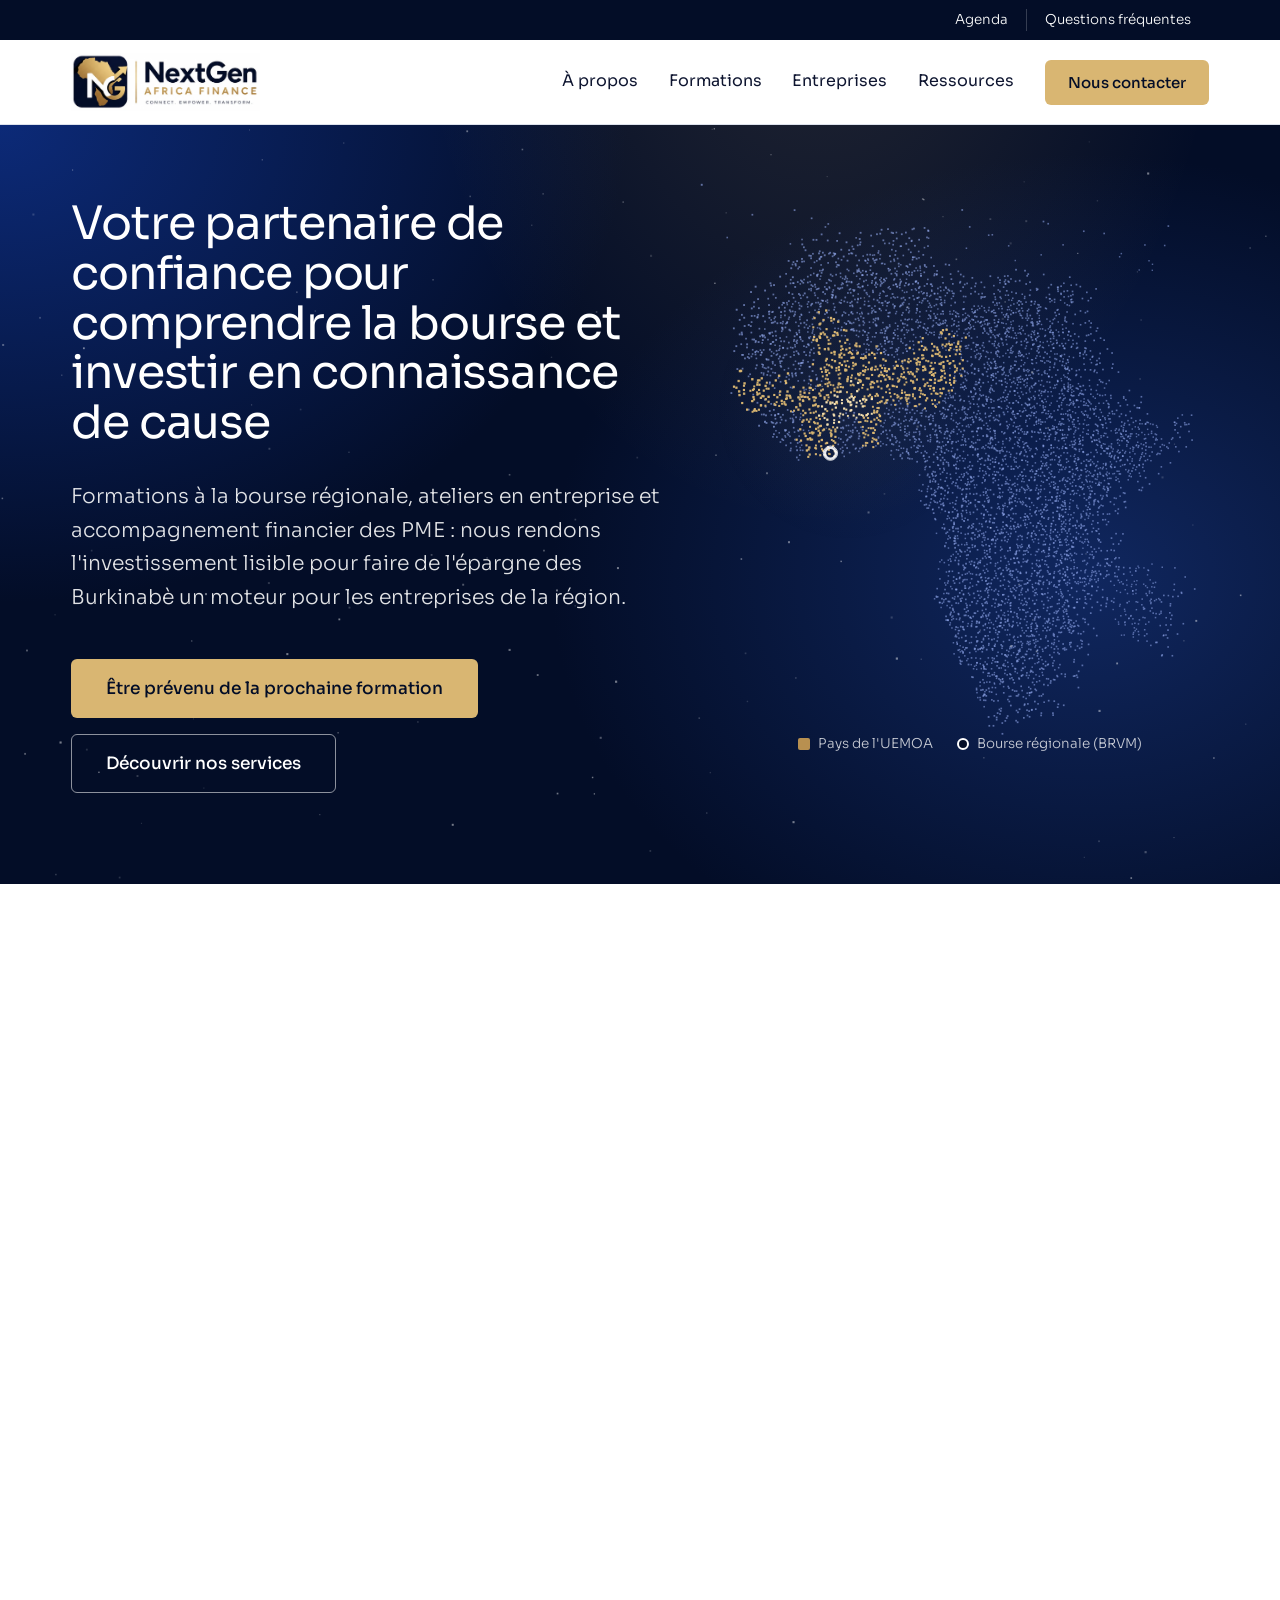
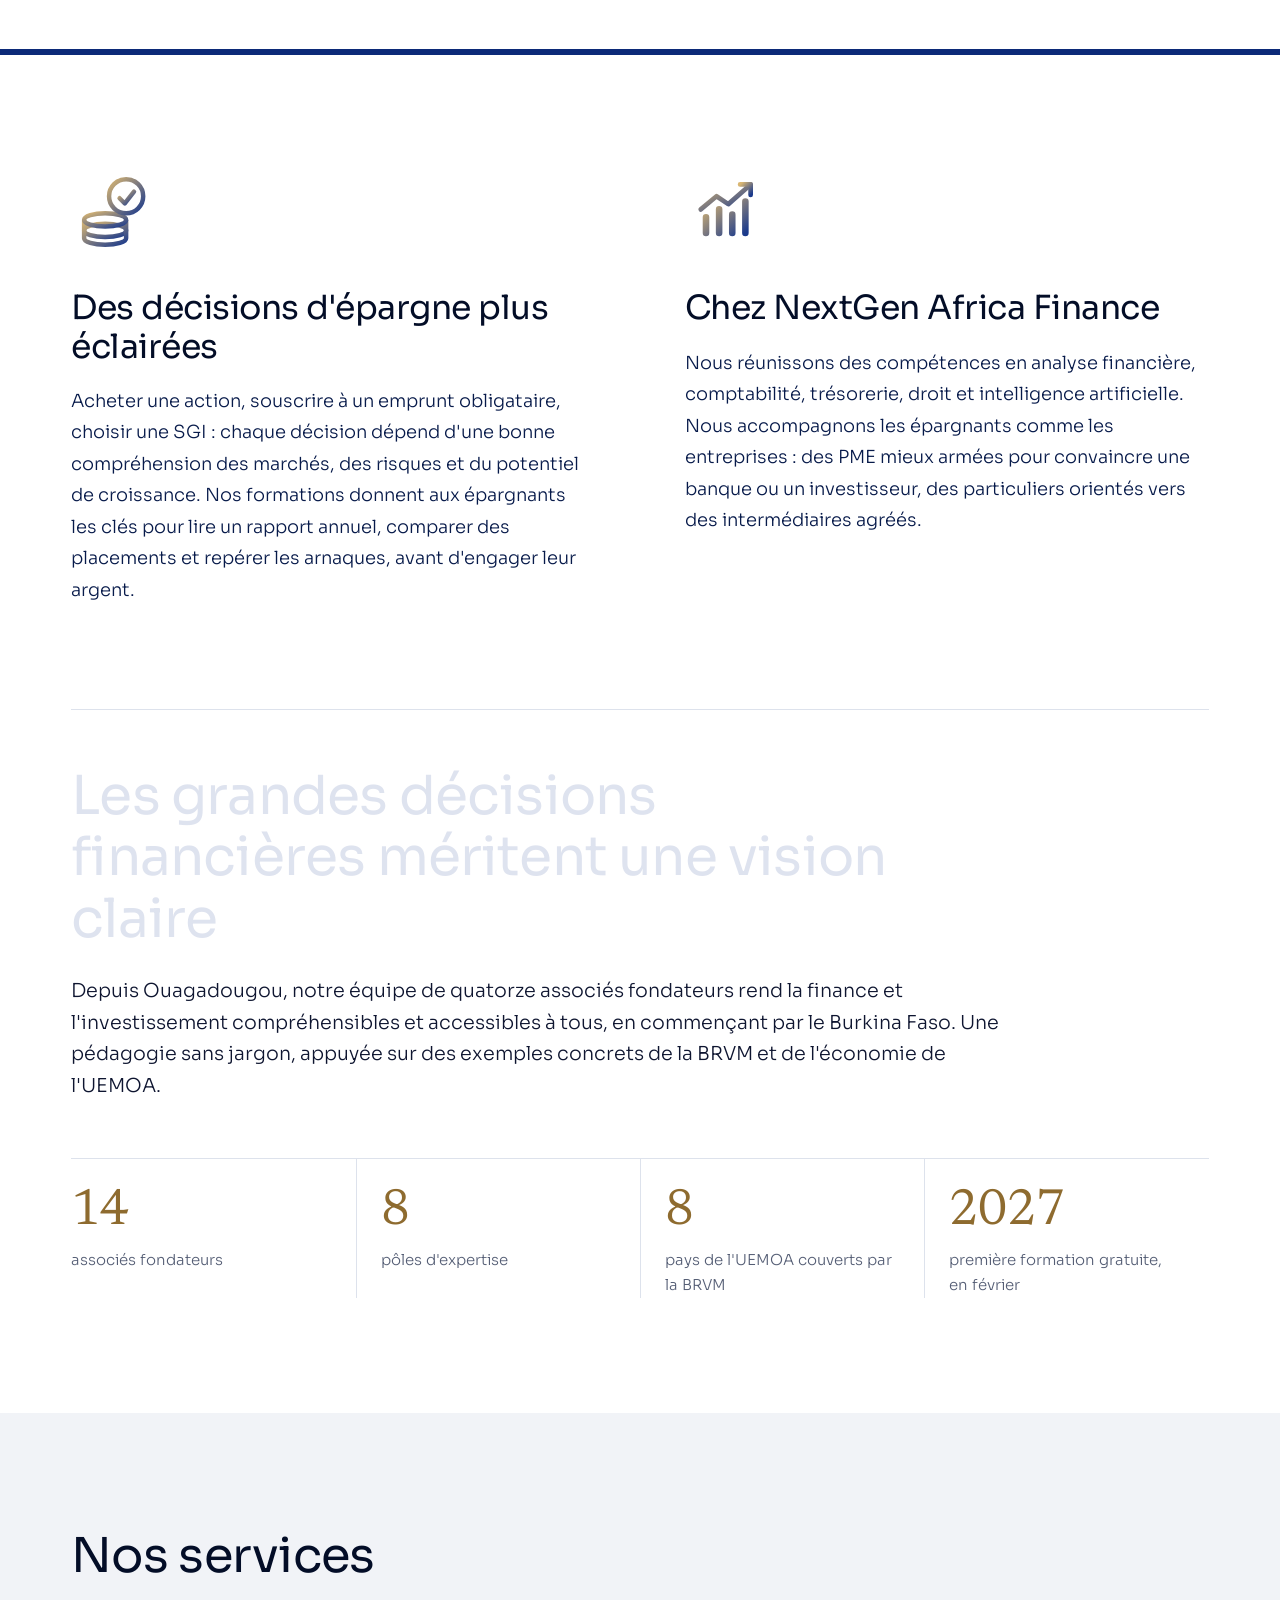
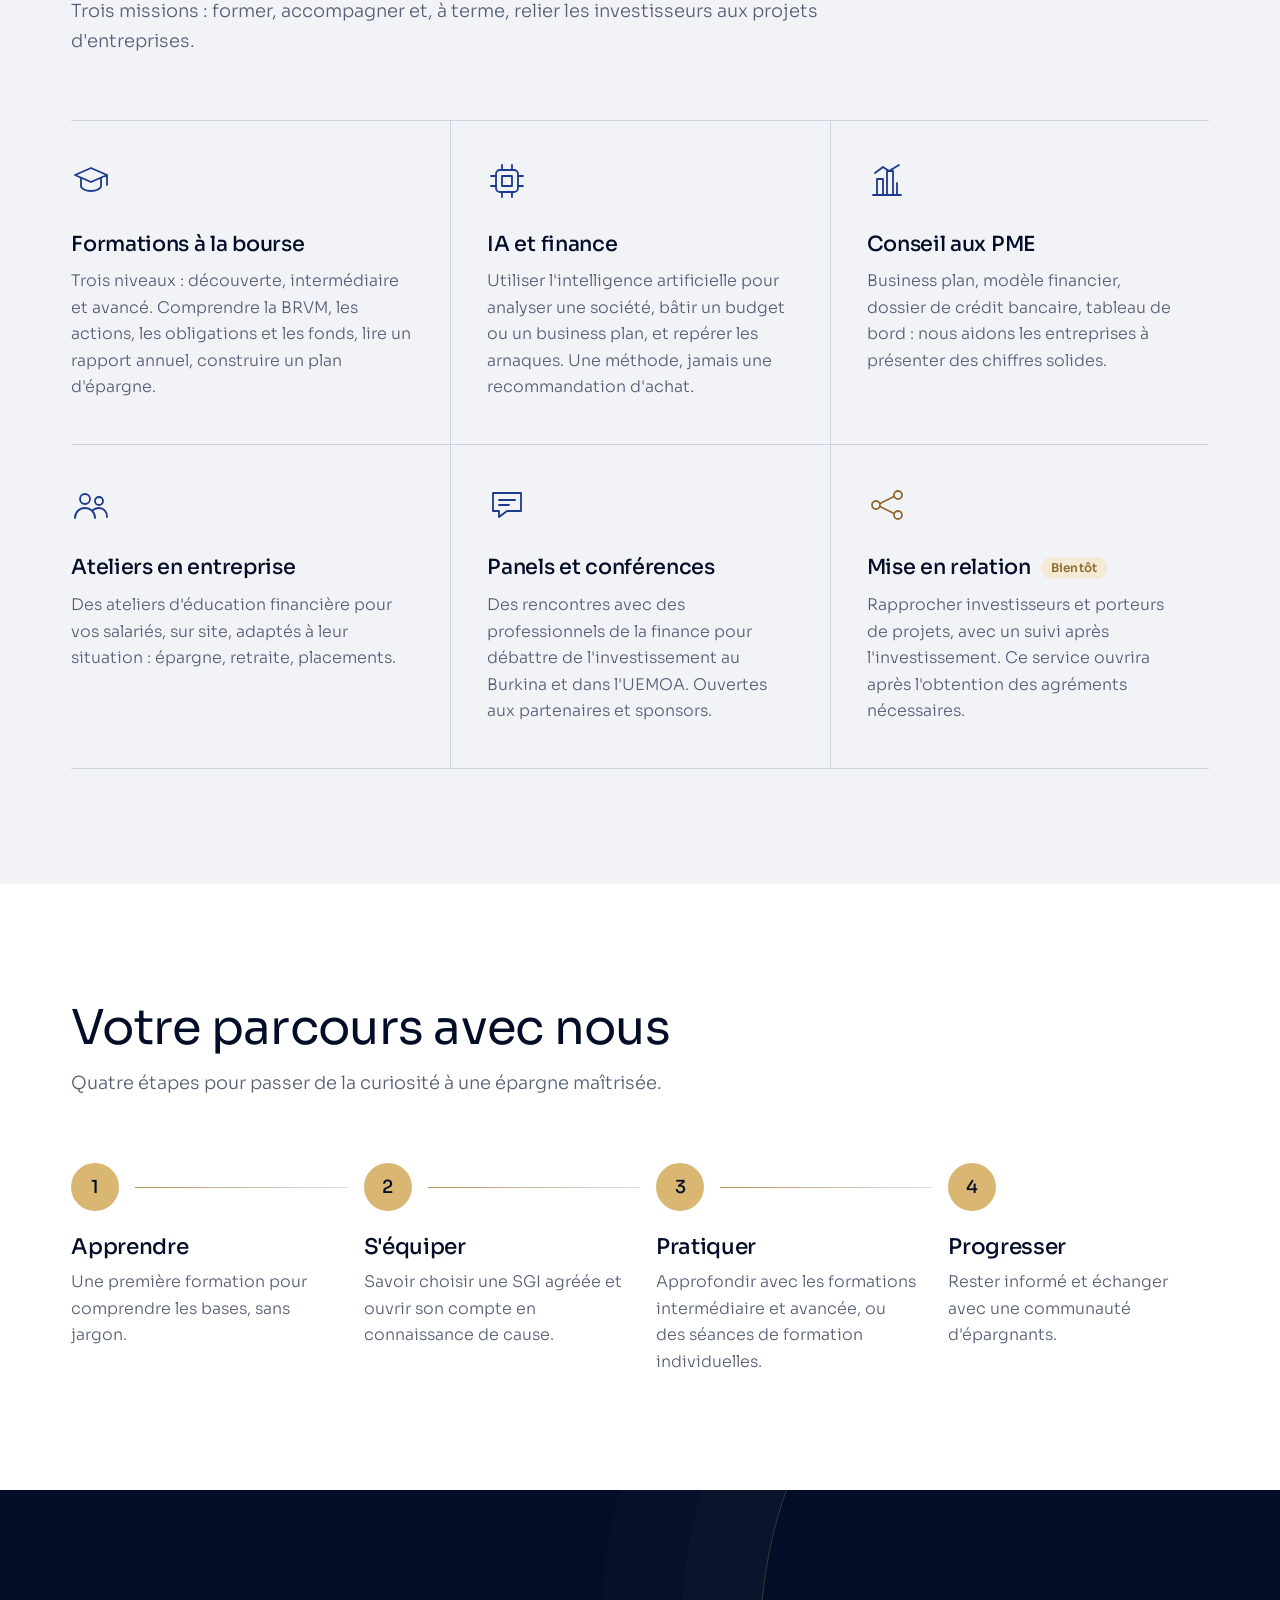
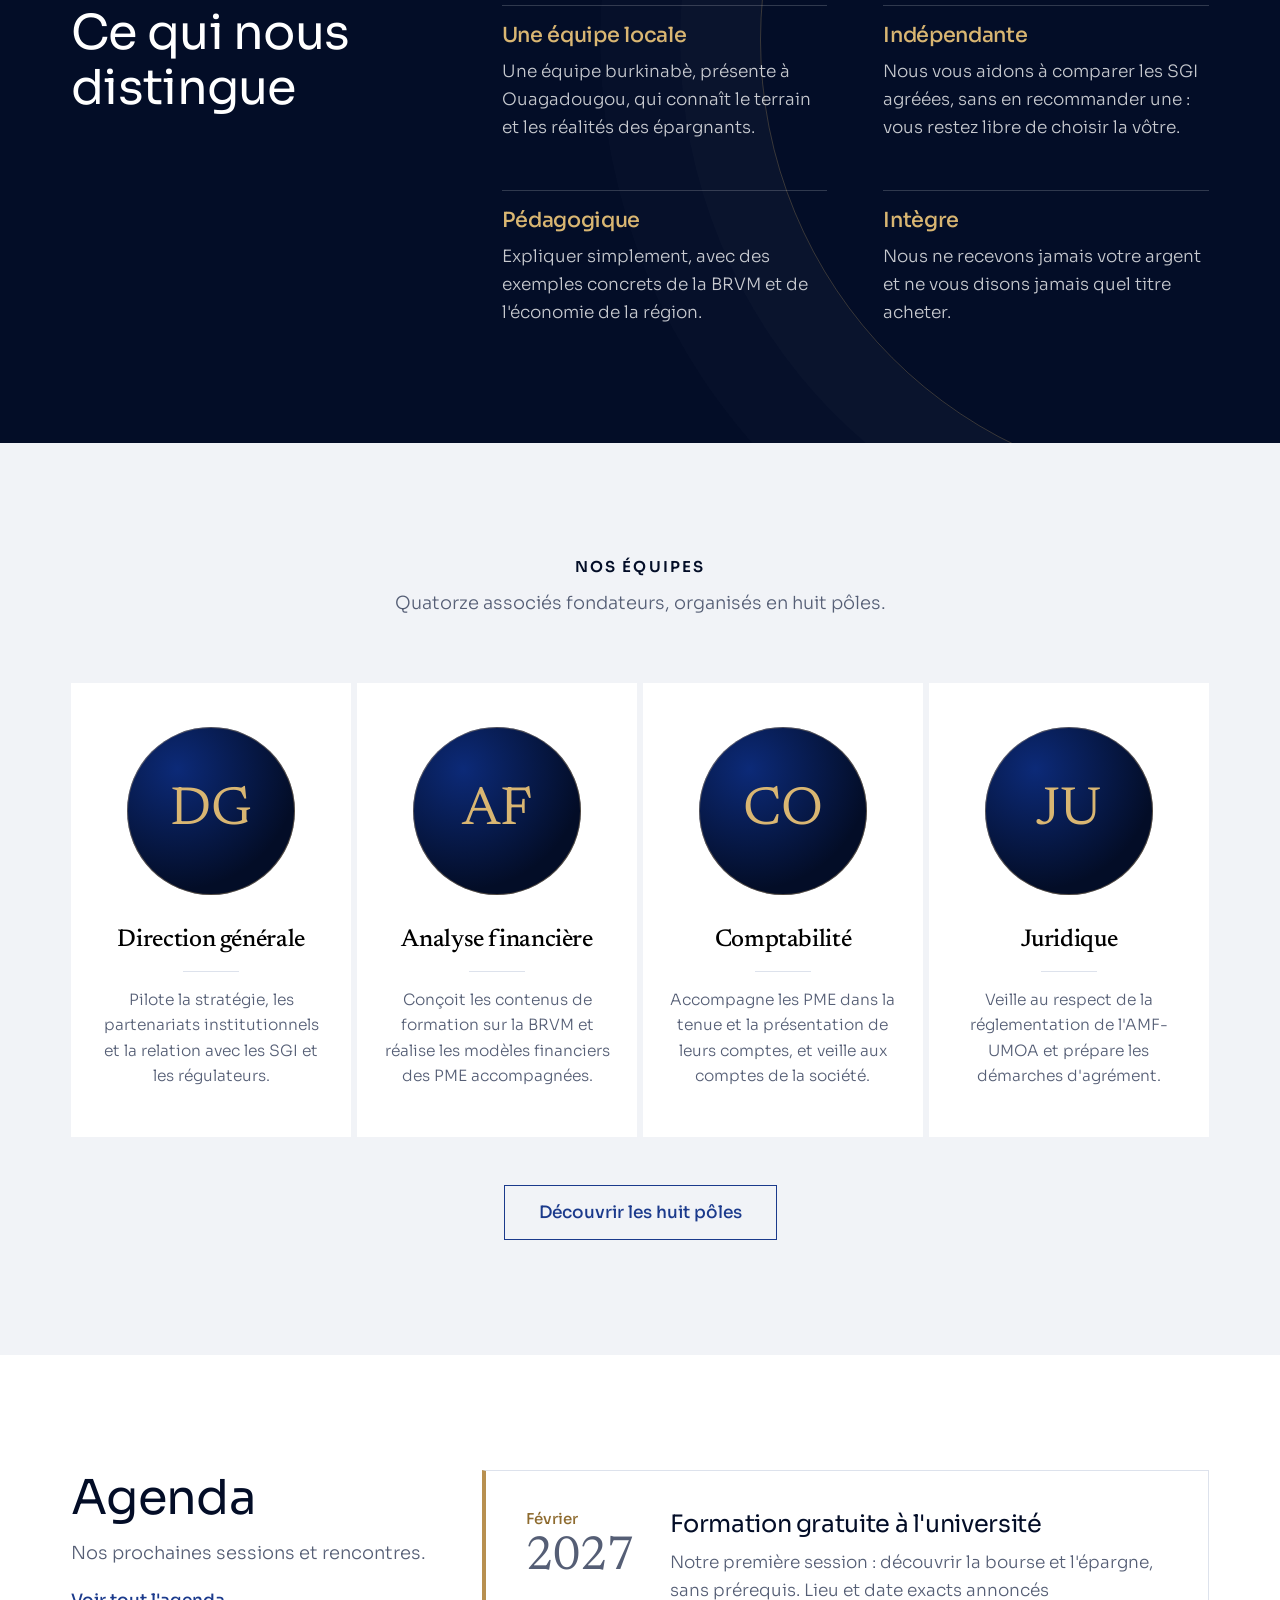
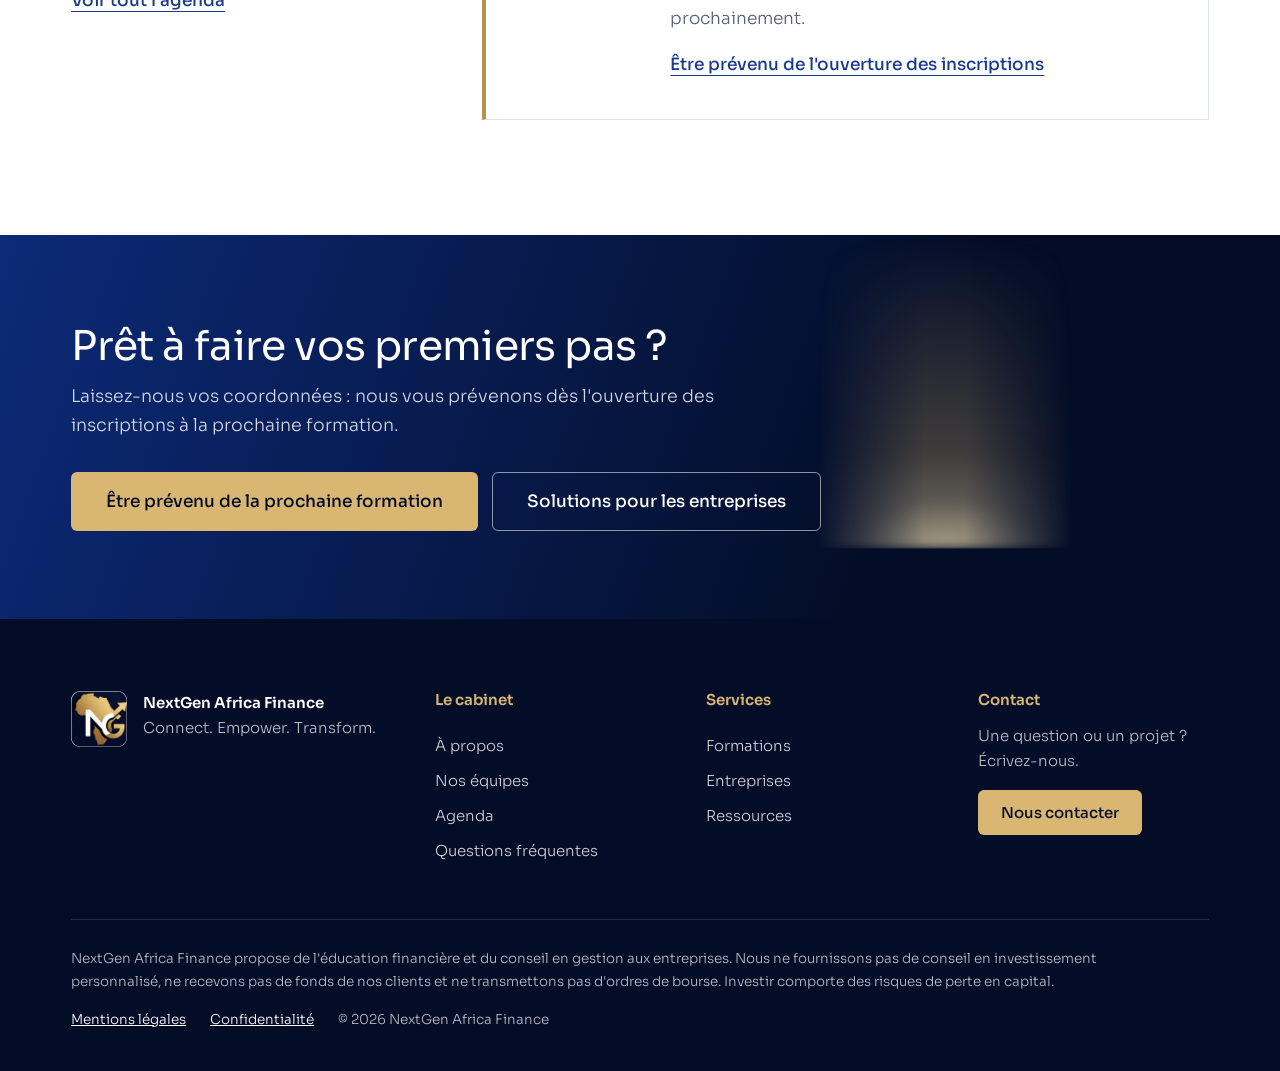
==== commit 530f89fe: "Animer la page d'accueil : l'Afrique en particules - Le continent se compose en particules (UEMOA en" ====
--- a/index.html
+++ b/index.html
@@ -21,6 +21,9 @@
   <link rel="preload" href="assets/fonts/sora-latin-400-normal.woff2" as="font" type="font/woff2" crossorigin>
   <link rel="stylesheet" href="assets/css/style.css">
   <script type="application/ld+json">{"@context": "https://schema.org", "@type": "EducationalOrganization", "name": "NextGen Africa Finance", "slogan": "Connect. Empower. Transform.", "url": "https://ishaqfadelalexouedraogo-afk.github.io/ngaf-site/", "logo": "https://ishaqfadelalexouedraogo-afk.github.io/ngaf-site/assets/img/logo-ngaf.png", "description": "Éducation financière, formations à la bourse régionale (BRVM) et conseil en gestion financière aux PME.", "address": {"@type": "PostalAddress", "addressLocality": "Ouagadougou", "addressCountry": "BF"}, "areaServed": ["Burkina Faso", "UEMOA"]}</script>
+  <script src="assets/vendor/gsap.min.js" defer></script>
+  <script src="assets/vendor/ScrollTrigger.min.js" defer></script>
+  <script src="assets/js/home.js" defer></script>
 </head>
 <body>
 <a class="skip-link" href="#contenu">Aller au contenu</a>
--- a/assets/css/style.css
+++ b/assets/css/style.css
@@ -454,3 +454,26 @@
   .cta-actions { width: 100%; }
   .footer-legal p:last-child { flex-direction: column; }
 }
+
+/* =================== Animations de l'accueil =================== */
+.hero::before {
+  content: ""; position: absolute; left: 50%; top: -30%; width: 70vw; height: 90%; transform: translateX(-30%);
+  background: radial-gradient(ellipse at center top, rgba(217,182,114,.16), rgba(217,182,114,0) 65%);
+  pointer-events: none;
+}
+.hero-particles { position: absolute; inset: 0; width: 100%; height: 100%; z-index: 0; pointer-events: none; }
+.hero-inner { z-index: 1; }
+.has-particles .hero-map { opacity: 0; }
+.statement .word { display: inline; }
+.cta-band { position: relative; overflow: hidden; }
+.cta-band .cta-inner { position: relative; z-index: 1; }
+.beam {
+  position: absolute; top: 0; bottom: 0; right: 16%; width: 260px; transform-origin: 50% 0; pointer-events: none;
+  background:
+    radial-gradient(ellipse 50% 22% at 50% 100%, rgba(246,226,178,.55), rgba(217,182,114,0) 70%),
+    linear-gradient(to bottom, rgba(217,182,114,0), rgba(217,182,114,.35) 70%, rgba(246,226,178,.6));
+  -webkit-mask-image: linear-gradient(to right, transparent, #000 42%, #000 58%, transparent);
+          mask-image: linear-gradient(to right, transparent, #000 42%, #000 58%, transparent);
+  filter: blur(6px);
+}
+@media (max-width: 720px) { .beam { right: -40px; width: 180px; opacity: .6; } }
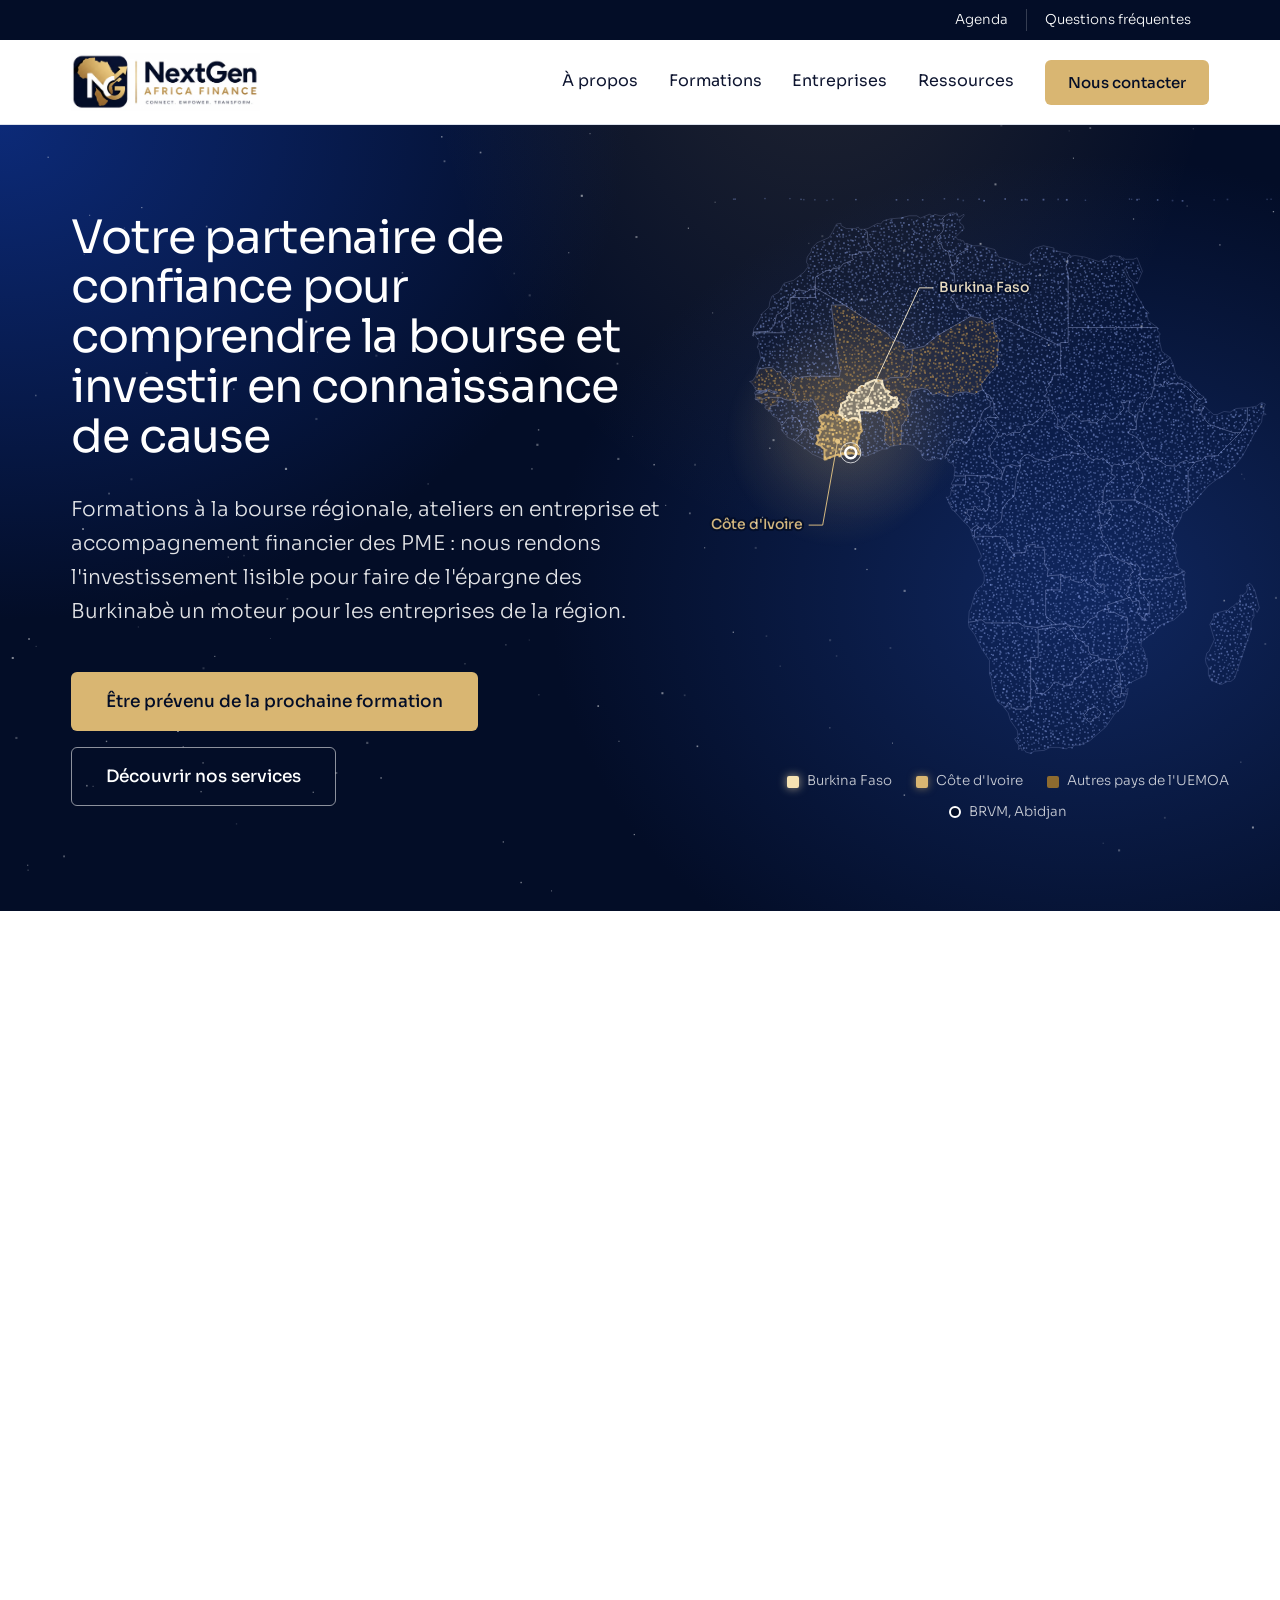
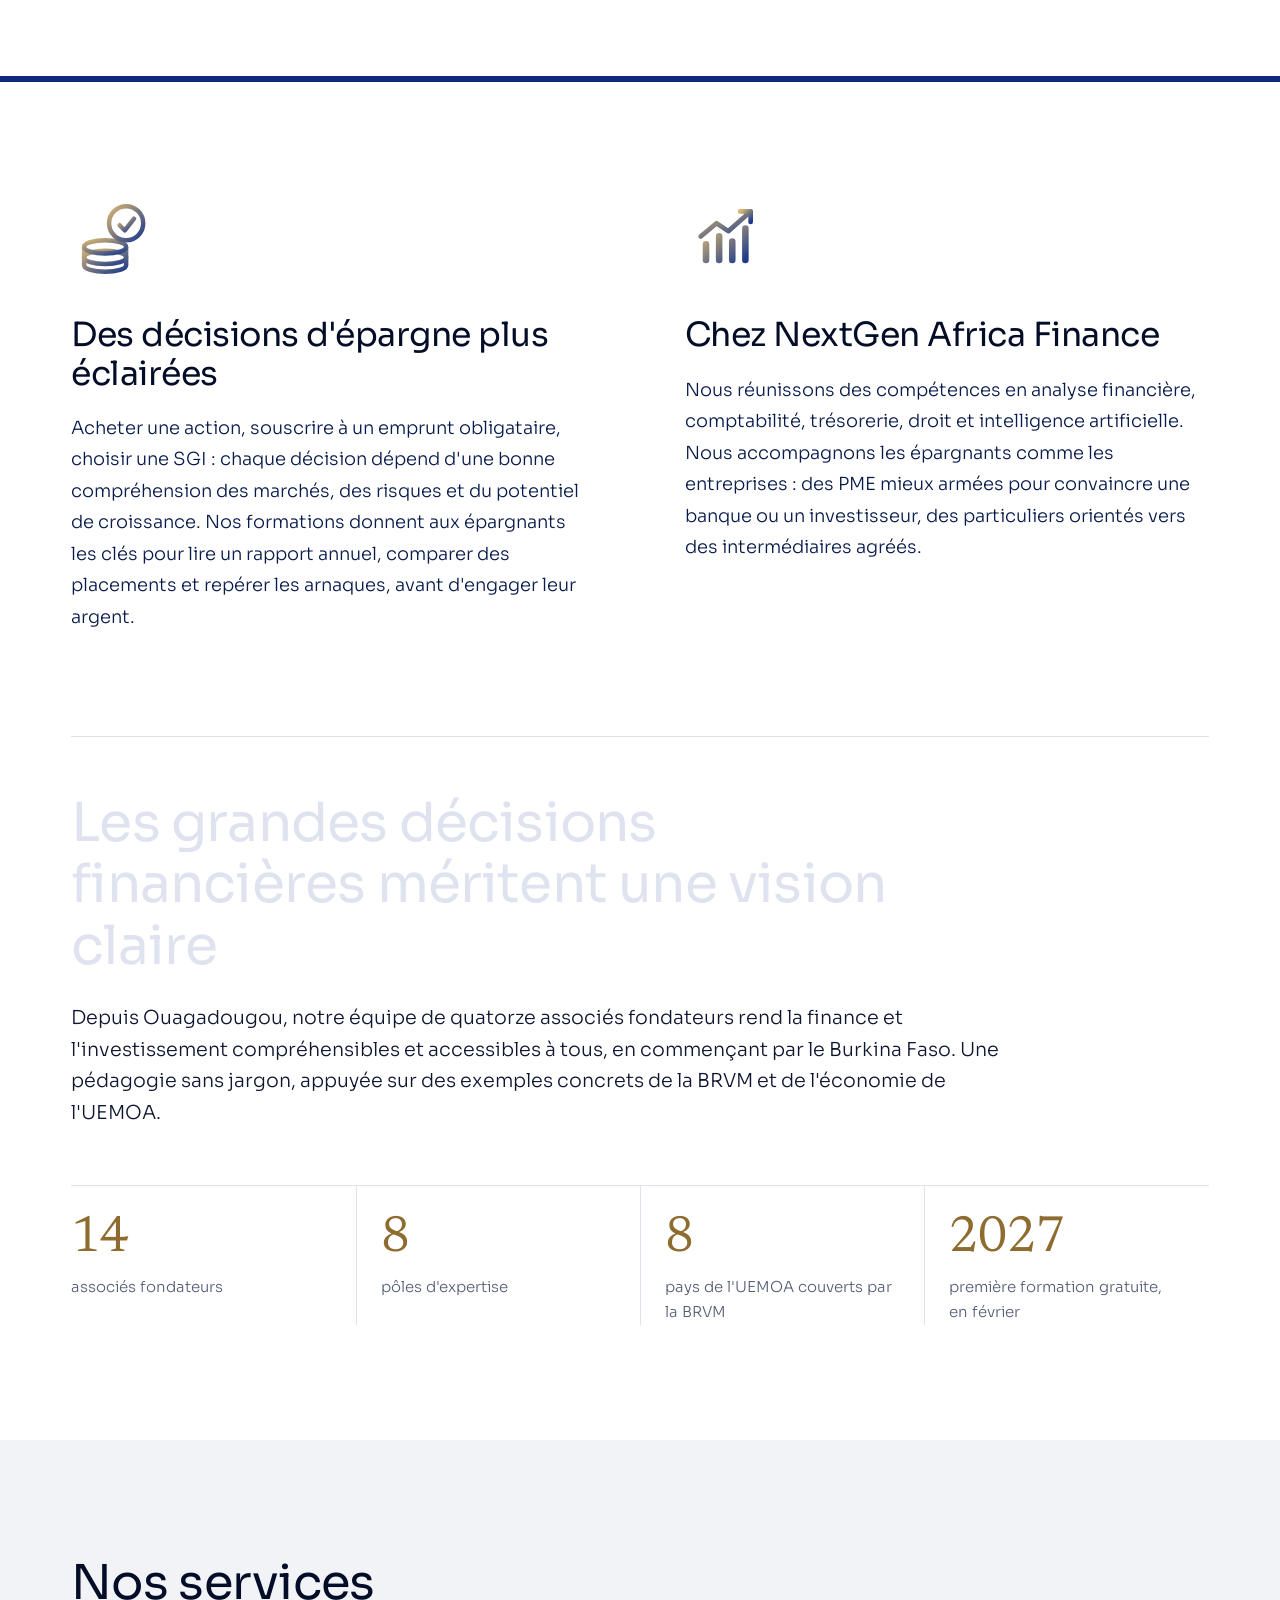
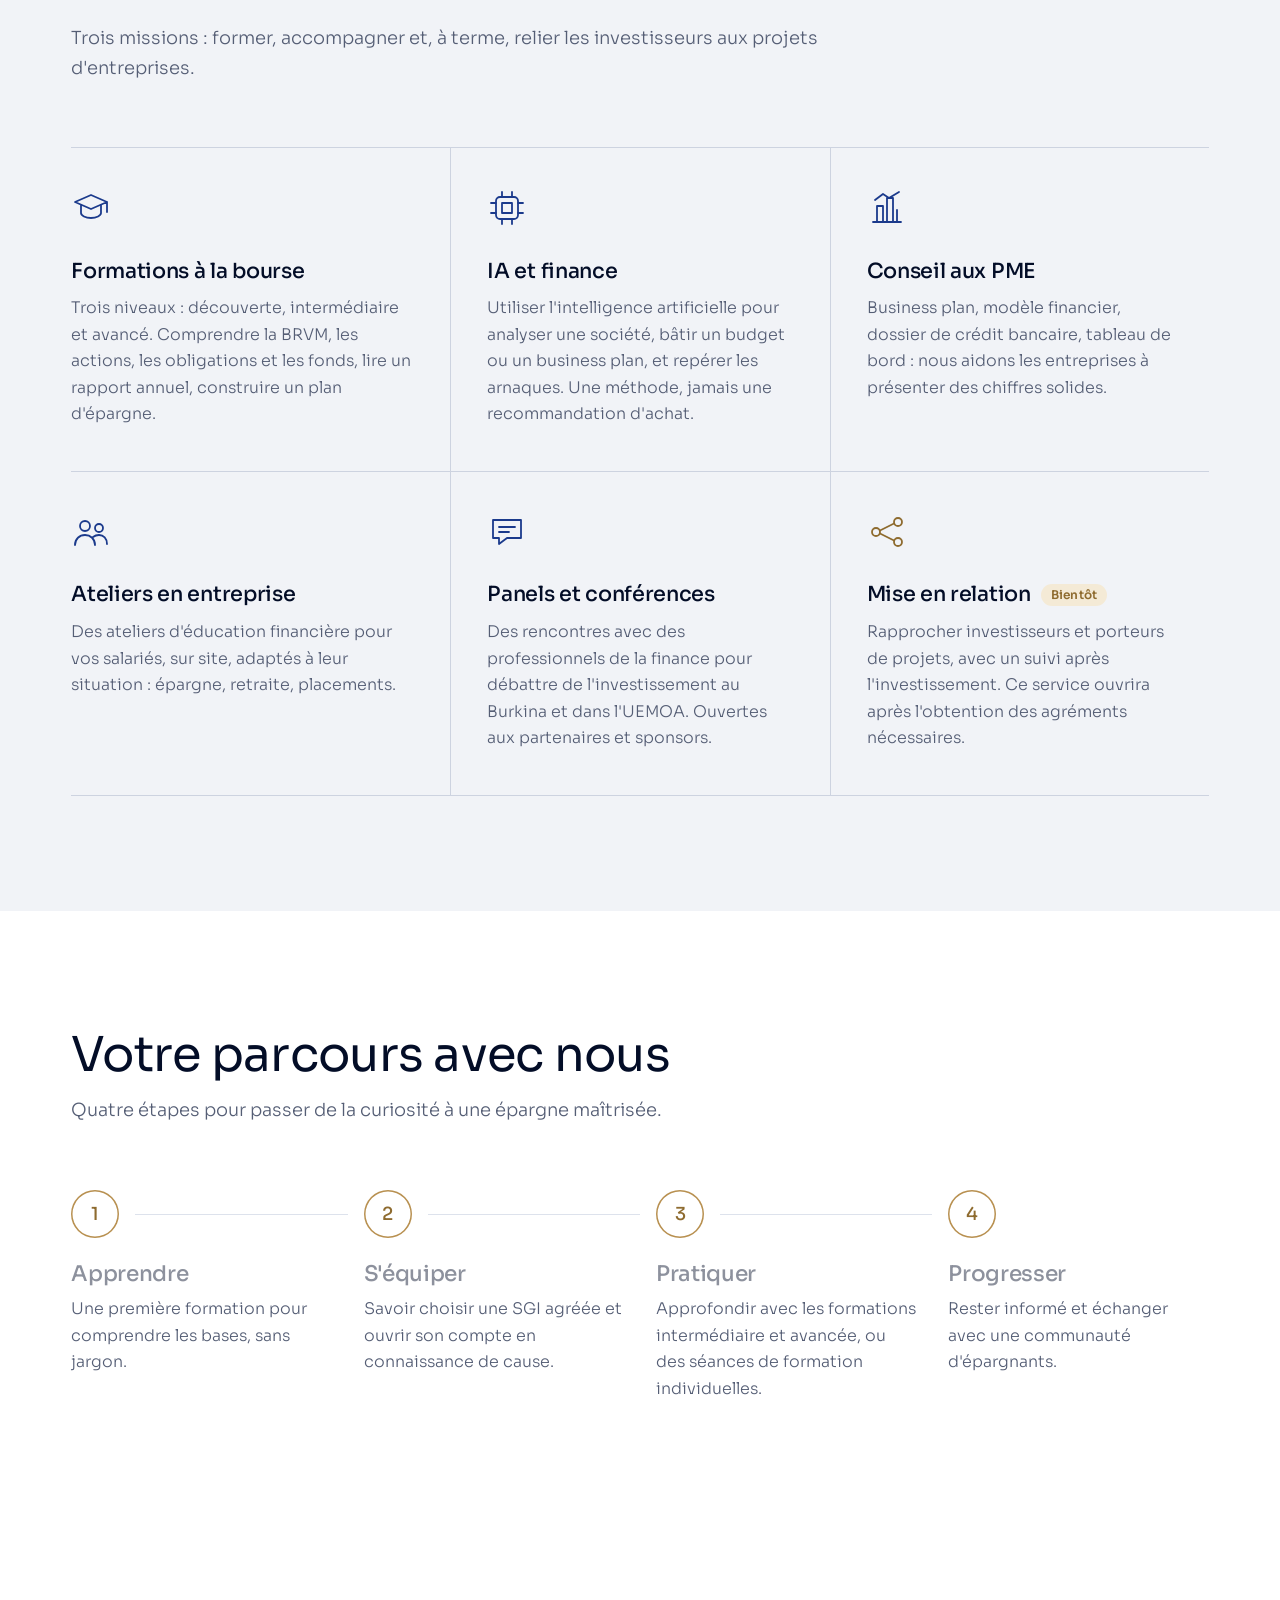
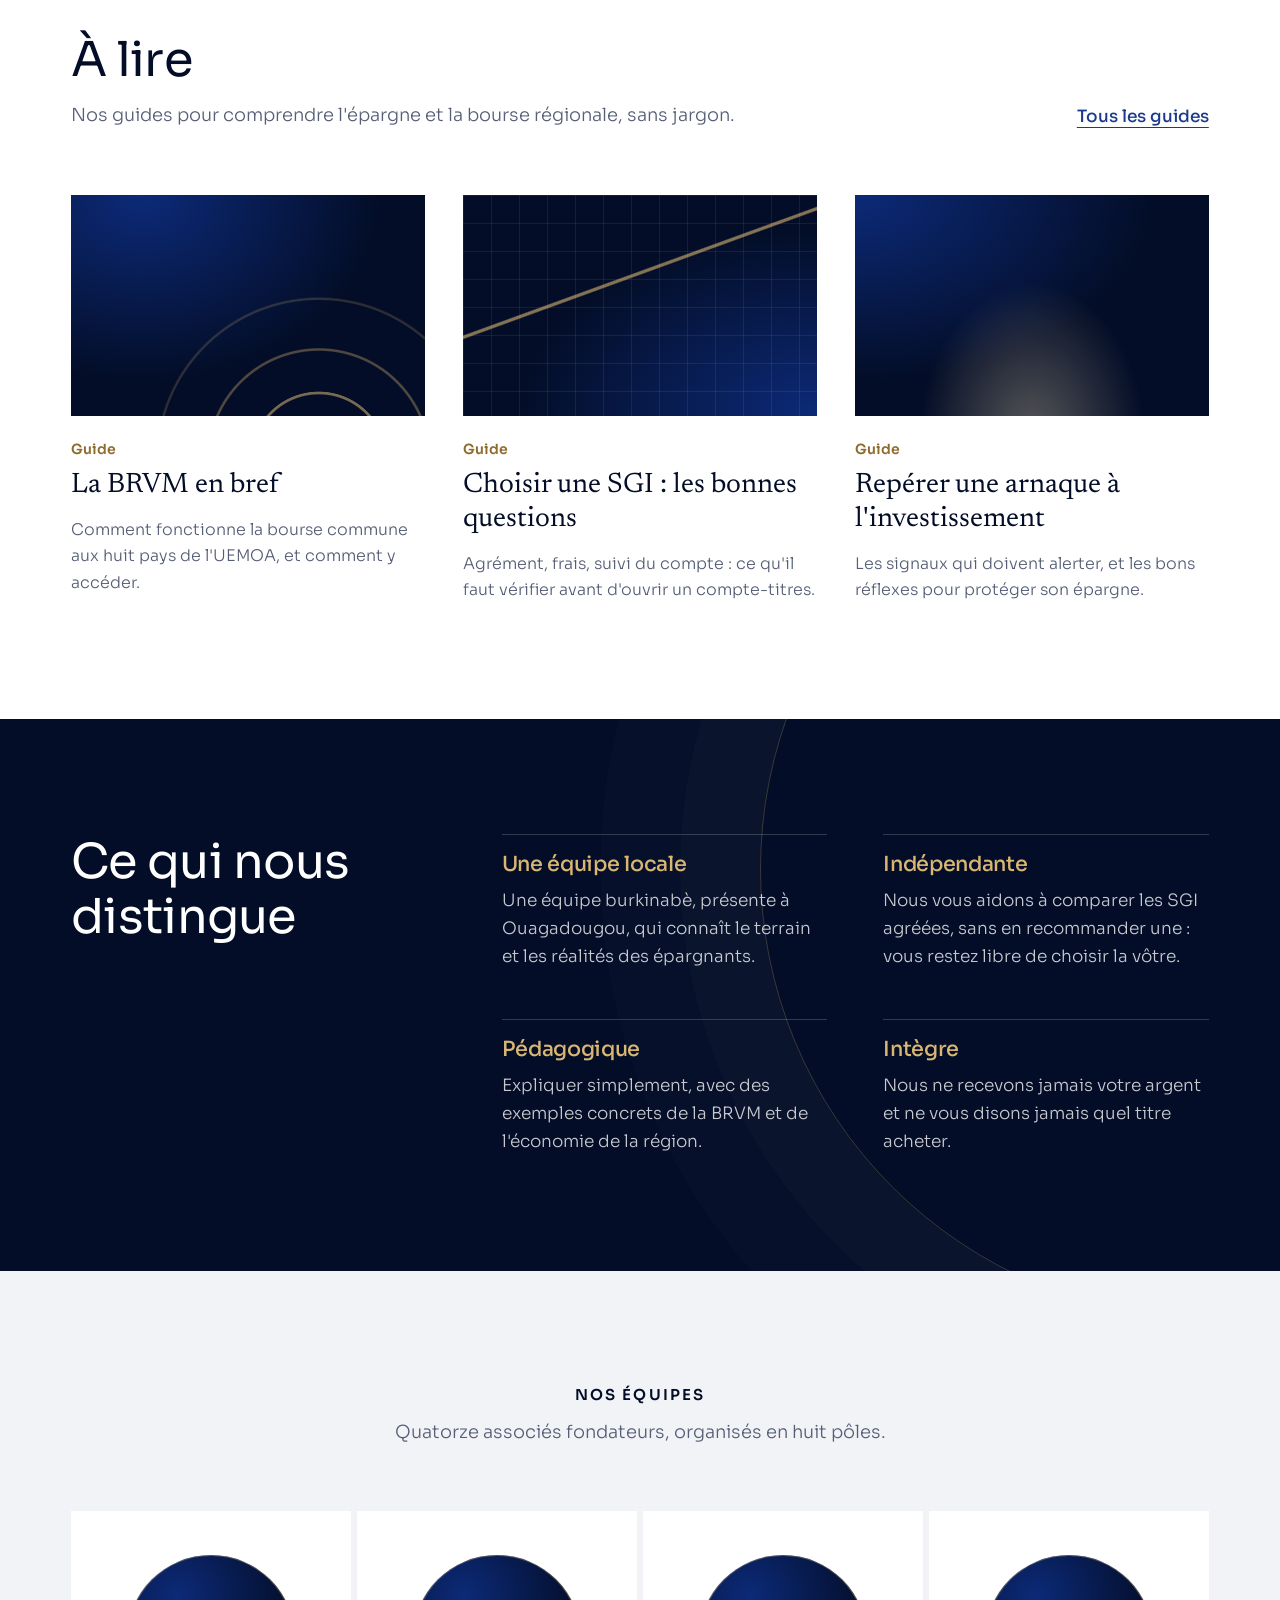
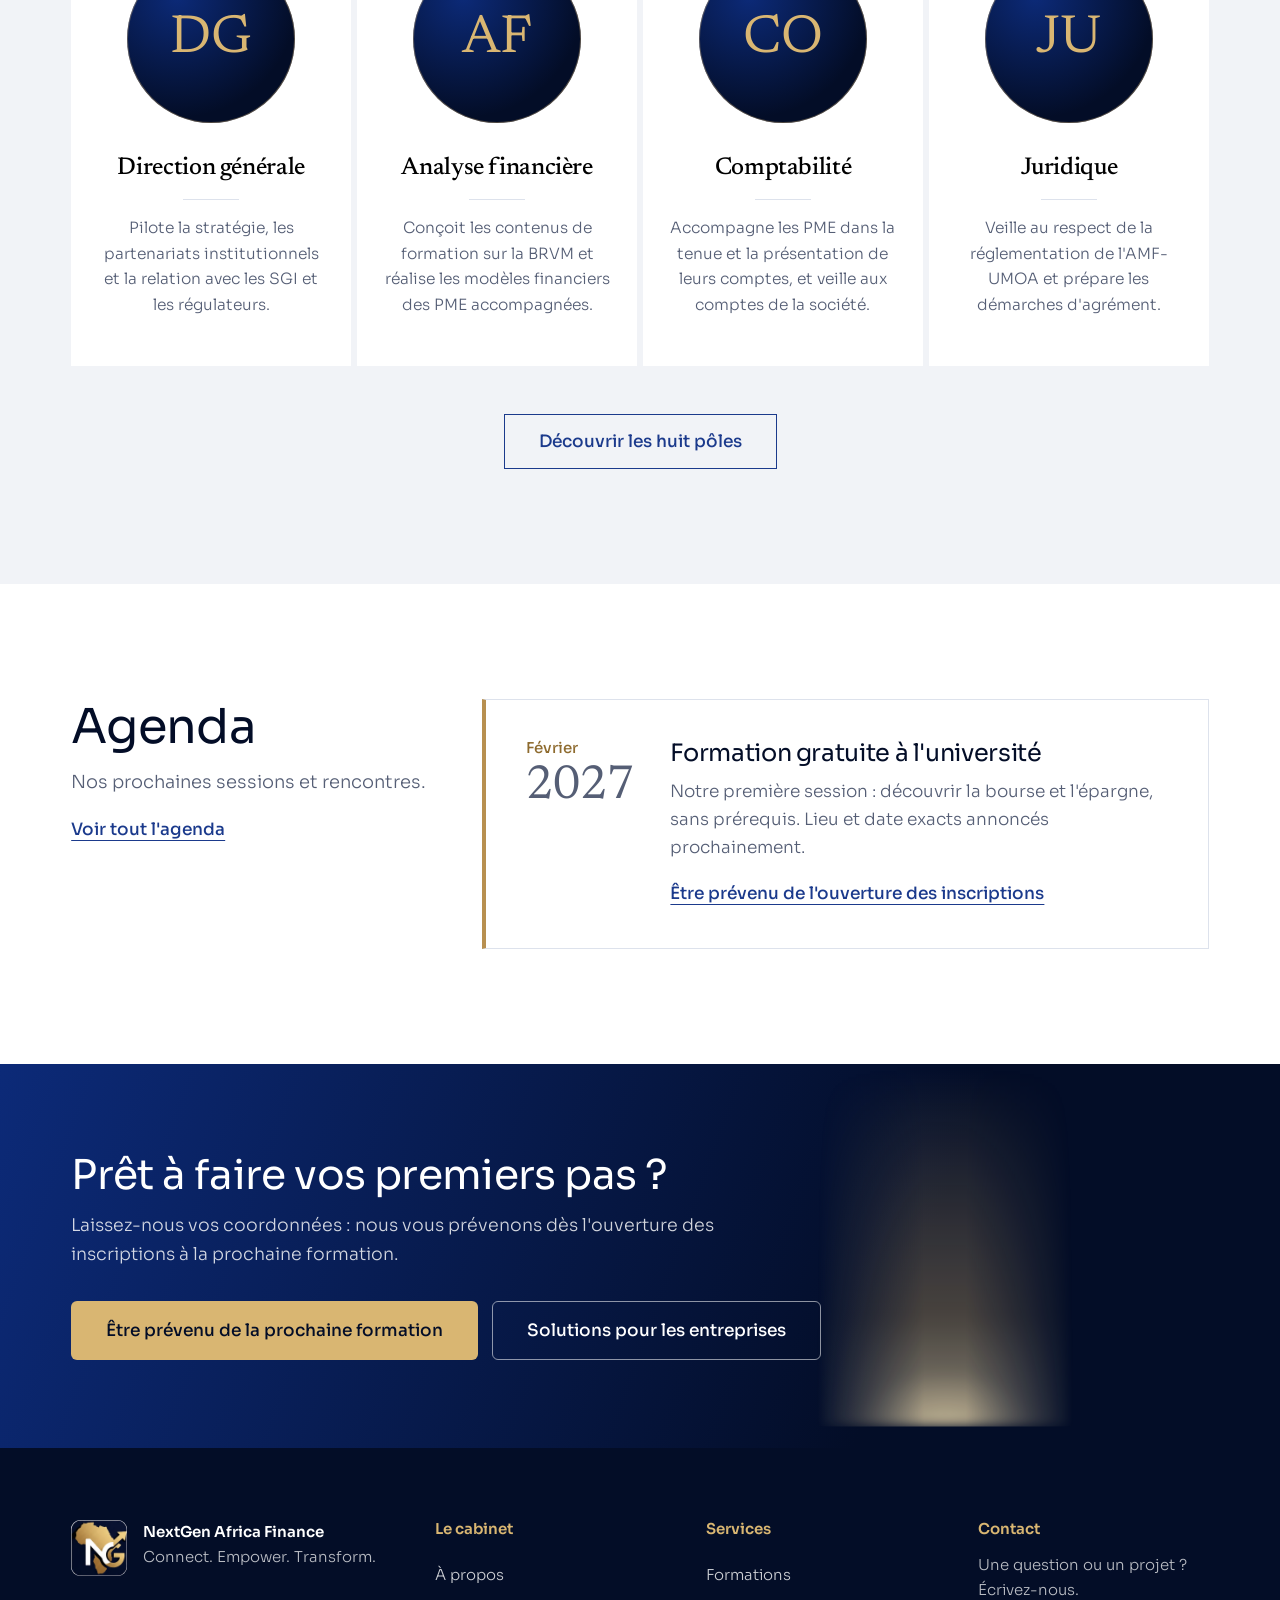
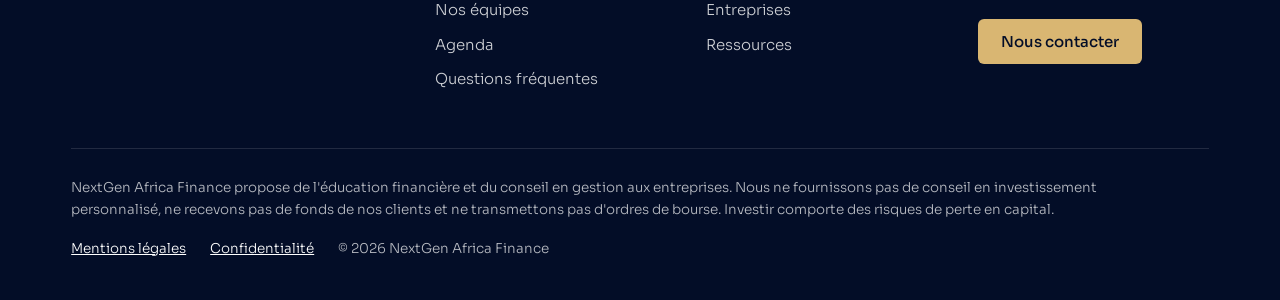
==== commit 783f2202: "Carte lisible avec Burkina Faso et Côte d'Ivoire, finitions d'interface - Carte : contours et fronti" ====
--- a/index.html
+++ b/index.html
@@ -68,7 +68,7 @@
       </div>
       <figure class="hero-figure">
       <svg class="hero-map" viewBox="-20 -10 740 750" role="img" aria-labelledby="map-title">
-        <title id="map-title">Carte de l'Afrique : les huit pays de l'UEMOA, dont le Burkina Faso, et la BRVM à Abidjan</title>
+        <title id="map-title">Carte de l'Afrique : le Burkina Faso, la Côte d'Ivoire et les autres pays de l'UEMOA, avec la BRVM à Abidjan</title>
         <defs>
           <radialGradient id="map-glow"><stop offset="0" stop-color="#D9B672" stop-opacity=".28"/><stop offset="1" stop-color="#D9B672" stop-opacity="0"/></radialGradient>
           <linearGradient id="map-land" x1="0" y1="0" x2="1" y2="1"><stop offset="0" stop-color="#16307A"/><stop offset="1" stop-color="#0A1A4A"/></linearGradient>
@@ -76,7 +76,7 @@
         <circle cx="165" cy="256" r="260" fill="url(#map-glow)"/>
         <g class="map-rings" aria-hidden="true"><circle cx="165" cy="256" r="70"/><circle cx="165" cy="256" r="140"/><circle cx="165" cy="256" r="230"/><circle cx="165" cy="256" r="340"/><circle cx="165" cy="256" r="470"/><circle cx="165" cy="256" r="620"/><circle cx="165" cy="256" r="790"/></g>
         <path class="land" d="M266 11L262 15L264 16L262 22L264 28L262 33L255 39L255 42L257 47L261 49L263 55L270 59L275 78L273 79L278 88L279 102L277 107L279 114L274 119L280 127L283 134L295 137L300 145L255 171L238 185L213 190L211 188L213 186L211 181L198 177L192 172L191 169L130 129L93 107L93 93L108 84L114 84L115 82L126 80L130 75L143 70L144 69L142 68L142 63L150 62L151 59L168 59L168 57L169 55L166 52L163 47L162 32L158 29L163 28L176 21L180 22L183 18L193 15L206 14L218 11L228 11L233 14L245 9L249 11L252 10L252 9L259 11L266 11ZM311 426L305 431L305 437L302 438L302 435L300 430L302 428L308 424L311 426ZM420 489L420 510L400 510L400 543L401 546L414 556L387 560L370 558L364 554L320 554L315 550L311 550L305 552L297 553L298 538L300 535L306 514L310 508L316 503L318 498L318 489L312 477L310 470L314 467L314 464L308 450L303 441L312 439L343 439L347 442L350 453L356 461L373 460L375 451L379 450L386 449L386 453L398 453L399 467L398 475L403 483L402 491L418 490L420 489ZM433 558L432 560L439 569L442 575L452 581L453 585L457 585L457 591L460 596L470 598L470 600L474 602L462 607L458 612L451 616L448 622L444 626L439 627L435 637L426 638L414 633L411 633L406 641L397 648L387 648L386 644L388 642L388 639L384 631L380 628L380 600L390 600L390 563L412 560L416 565L424 560L425 561L429 558L433 558ZM486 404L484 409L488 410L488 412L481 421L477 425L474 424L472 419L472 411L470 408L471 406L474 408L477 408L479 407L479 403L486 404ZM266 332L270 321L278 312L281 310L285 311L286 309L292 316L299 309L298 307L300 304L302 297L304 294L308 292L309 287L312 284L315 274L319 269L326 265L326 258L322 256L321 249L325 250L328 255L331 262L331 274L337 280L322 280L320 283L323 288L331 294L336 302L330 312L327 317L324 319L326 321L326 327L327 334L331 337L331 342L341 351L342 357L341 363L337 361L329 360L326 358L296 357L293 357L293 358L280 358L278 357L279 348L276 342L277 341L277 339L275 339L274 341L270 339L269 334L267 333L266 335L266 332ZM421 293L423 297L429 299L432 302L433 306L444 314L443 315L445 319L451 323L454 329L451 328L448 329L435 327L431 330L423 330L414 333L409 333L404 339L386 335L382 332L375 329L371 331L366 337L366 345L365 344L362 345L355 343L346 345L342 357L341 351L335 345L331 341L330 336L327 334L326 327L326 321L324 320L327 317L335 305L340 305L345 301L348 304L356 300L366 300L371 293L369 291L383 289L396 278L397 274L405 270L409 271L416 282L416 287L415 289L415 292L421 293ZM420 185L420 223L411 223L409 225L409 228L407 233L404 234L405 238L401 242L402 247L398 252L404 255L406 264L409 267L409 271L405 270L398 274L396 278L383 289L370 291L369 292L371 293L367 298L366 300L356 300L348 304L345 301L340 305L335 305L336 302L331 294L323 288L320 283L322 280L337 280L331 274L331 262L328 255L325 250L321 249L316 243L314 236L324 223L335 211L337 181L340 177L336 173L336 170L332 165L330 150L340 146L420 185ZM291 419L295 415L299 417L299 413L295 408L296 403L304 403L304 399L306 398L310 403L315 404L317 401L320 405L322 404L324 399L325 386L319 382L319 376L323 374L324 371L322 366L312 367L313 358L326 358L329 360L337 361L341 363L341 359L347 345L355 343L362 345L365 344L366 347L361 360L358 385L349 392L342 402L341 415L339 419L335 421L327 429L324 428L324 423L317 425L317 427L314 428L308 424L304 426L300 430L298 426L291 419ZM487 462L469 465L469 468L464 472L466 478L466 487L464 495L465 498L471 503L475 504L475 502L478 502L478 514L476 512L471 514L466 508L464 505L455 502L452 496L448 500L440 499L433 496L433 492L424 494L424 491L420 489L418 490L406 491L403 492L402 489L403 487L403 483L398 475L399 467L398 453L386 453L386 449L379 450L375 451L373 460L356 461L350 453L347 442L344 439L310 438L304 440L302 438L305 437L305 431L311 426L314 428L317 427L317 425L324 423L324 428L327 429L340 418L342 410L342 402L349 392L358 385L361 360L366 347L366 337L371 331L377 329L382 332L386 335L404 339L409 333L414 333L423 330L431 330L435 327L448 329L451 328L454 329L462 336L464 337L467 335L472 336L475 334L477 334L482 340L489 345L487 355L493 359L489 363L479 372L477 379L476 394L472 397L471 402L469 404L472 411L472 418L474 424L473 429L476 437L475 440L475 443L482 450L487 462ZM612 265L609 270L598 270L598 263L605 255L607 256L611 253L614 259L605 264L612 265ZM549 160L494 160L494 158L492 160L430 160L430 88L427 78L430 72L429 67L432 63L434 65L439 64L452 66L471 72L482 67L484 65L489 64L486 66L488 66L491 64L495 65L499 65L501 67L499 65L498 67L501 69L503 67L506 69L517 69L522 67L529 85L522 102L512 94L506 80L504 84L509 94L515 101L520 114L532 135L538 141L535 141L535 142L537 151L549 160ZM293 358L293 370L276 370L274 369L278 361L278 357L280 358L293 358ZM545 237L544 229L549 217L550 209L554 209L555 207L562 204L566 200L570 209L573 221L578 229L579 225L582 230L592 234L597 240L603 246L608 251L611 252L611 253L607 256L604 255L588 239L581 235L572 235L570 234L564 236L559 231L556 239L553 235L550 237L545 237ZM533 325L530 321L527 313L519 305L510 301L513 296L520 296L521 294L521 285L523 278L523 275L526 271L528 273L529 271L531 262L537 254L541 252L545 237L550 237L553 235L556 239L559 231L564 236L570 234L572 235L581 235L588 239L602 253L604 255L598 263L598 270L609 270L607 274L615 286L620 290L650 300L660 300L629 331L615 332L610 334L609 337L600 339L599 340L591 340L588 337L578 341L575 345L561 344L549 336L540 335L538 332L537 327L533 326L533 325ZM313 358L312 367L322 366L324 371L323 374L319 376L319 382L325 386L324 399L322 404L320 405L317 401L315 404L310 403L306 398L304 399L304 403L296 403L295 408L299 413L299 417L295 415L293 416L291 419L278 405L281 405L276 404L273 399L275 399L273 398L270 393L273 396L275 396L273 395L273 393L271 393L267 386L269 387L273 384L274 377L278 380L280 378L275 377L273 374L275 373L276 374L276 370L293 370L293 357L313 358ZM14 244L25 244L26 243L30 242L36 245L40 245L42 247L38 248L28 244L27 246L22 247L22 248L12 249L12 247L13 245L16 247L26 245L16 247L14 244ZM179 269L179 273L184 277L182 285L185 286L185 291L184 292L187 296L185 305L186 306L185 311L187 315L192 319L189 322L183 322L160 332L153 330L149 329L152 328L152 326L150 323L148 314L152 301L155 298L153 290L152 278L151 274L152 270L174 271L177 268L179 269ZM77 295L73 297L75 293L74 289L73 289L73 287L68 280L56 281L50 289L47 290L46 286L43 285L43 281L36 278L32 271L30 272L33 265L43 263L43 260L41 258L43 257L43 253L49 254L49 255L56 257L66 256L65 258L67 260L71 258L73 261L75 259L77 258L82 260L86 257L86 255L90 257L92 263L96 266L93 270L97 270L97 275L100 277L98 280L99 285L101 286L101 288L102 289L100 292L103 294L103 296L98 295L97 297L100 299L98 304L93 303L91 307L89 308L85 306L86 303L85 297L82 295L77 295ZM519 390L519 378L525 370L528 368L530 362L529 354L524 348L524 343L522 342L520 338L533 325L533 326L537 327L538 332L540 335L549 336L561 344L575 345L578 341L588 337L591 340L599 340L590 352L590 389L595 397L593 399L589 400L589 403L586 405L582 407L581 413L574 426L572 427L558 417L556 415L556 410L519 390ZM467 681L464 681L461 686L458 686L454 683L451 677L454 674L457 669L466 666L474 673L471 679L467 681ZM65 311L74 302L74 299L79 295L79 296L82 295L85 297L86 303L85 306L89 308L91 307L93 304L94 303L96 305L97 309L97 312L94 315L101 318L102 320L105 322L105 336L89 329L77 319L73 317L65 311ZM275 78L279 76L282 72L281 65L283 63L295 56L295 48L303 51L313 51L332 56L337 66L358 71L371 77L377 75L381 70L379 62L381 58L386 54L397 51L411 54L411 57L413 58L430 61L432 63L429 67L430 72L427 78L428 82L430 88L430 180L420 180L420 185L340 146L322 154L315 148L300 145L295 137L283 135L281 132L280 127L274 119L275 117L279 114L279 112L277 107L279 102L278 89L273 79L275 78ZM675 504L679 511L685 534L682 540L679 535L677 535L678 545L674 552L674 563L652 628L647 632L642 632L635 636L631 635L620 630L617 623L617 614L614 608L613 603L615 594L618 592L619 589L623 581L625 576L619 556L624 547L624 542L642 537L644 539L643 537L645 535L649 532L651 534L651 531L654 528L655 527L655 530L658 526L660 527L658 524L660 520L659 517L663 517L668 513L669 508L668 504L672 501L675 504ZM512 520L510 520L507 516L510 512L510 506L515 503L513 501L512 494L514 492L513 489L517 486L513 480L514 479L512 476L510 476L509 474L519 477L521 475L525 480L526 485L526 491L530 496L526 496L524 502L526 514L530 516L538 527L538 541L533 542L532 546L533 551L531 551L531 548L524 543L522 539L525 533L525 526L523 524L516 526L512 520ZM57 232L48 224L46 219L41 219L35 213L18 215L15 222L15 214L20 201L18 190L15 186L17 185L16 185L18 178L11 169L9 171L10 167L50 167L48 152L54 147L60 145L60 133L60 120L93 120L93 107L132 130L114 130L124 214L126 217L125 225L88 225L87 225L86 223L86 225L73 226L71 228L65 224L62 226L61 231L59 233L57 232ZM158 29L162 32L163 47L166 52L169 55L168 57L168 59L151 59L150 62L142 63L142 68L144 69L143 70L130 75L126 80L115 82L114 84L108 84L93 93L92 109L86 109L82 112L72 110L66 111L67 114L63 119L59 121L56 132L49 136L47 140L41 143L38 157L34 161L32 165L10 166L11 161L16 154L22 142L20 143L21 142L31 133L32 126L35 118L44 113L51 101L64 97L78 86L83 79L83 76L81 73L82 66L87 59L88 54L95 47L111 40L116 32L121 22L127 21L127 24L134 28L146 28L150 26L152 29L158 29ZM493 604L504 593L504 591L505 587L510 580L508 574L508 571L507 569L510 564L509 547L499 544L492 540L484 540L482 530L512 520L516 526L524 524L526 531L522 539L524 543L531 548L531 551L533 551L532 546L534 542L538 541L539 529L532 519L526 514L524 502L526 496L536 496L539 495L543 497L550 496L554 497L557 496L559 493L565 494L576 490L585 485L586 487L584 493L586 506L584 509L586 510L586 525L588 525L588 528L586 535L580 542L578 543L578 544L571 550L555 556L549 560L544 568L543 567L542 569L539 570L529 578L526 577L528 578L527 585L530 588L533 597L533 604L535 601L535 603L536 610L534 618L535 618L533 624L510 635L506 640L508 643L510 641L509 649L501 648L501 640L499 638L500 625L495 615L493 604ZM414 556L427 555L433 558L429 558L425 561L424 560L416 564L412 560L390 563L390 600L380 600L380 665L375 666L372 669L361 669L354 667L354 663L351 660L349 661L348 665L345 666L337 660L333 653L328 637L328 630L325 622L325 604L315 589L305 569L298 560L297 553L305 552L311 550L315 550L320 554L364 554L370 558L387 560L414 556ZM316 243L321 249L322 256L326 258L326 265L320 268L317 271L313 280L312 284L309 286L307 293L304 294L298 307L299 309L296 311L295 314L292 316L286 309L284 311L281 310L271 320L266 332L262 331L263 334L256 335L255 333L253 335L251 333L252 335L249 336L248 333L249 336L246 337L246 335L246 337L243 337L243 336L241 337L236 334L234 328L234 327L235 325L234 326L232 325L235 324L231 324L224 317L215 316L217 314L213 316L207 316L208 290L210 289L213 282L216 280L216 276L218 276L217 269L215 265L217 262L216 255L220 251L221 245L226 243L235 241L243 243L249 250L258 247L267 251L276 252L280 248L285 247L294 246L305 249L309 246L316 243ZM476 394L478 393L479 395L485 391L488 396L489 403L486 404L482 403L479 403L479 407L477 408L474 408L471 406L469 407L469 404L471 402L471 398L476 394ZM520 338L515 342L510 341L503 343L501 345L498 342L495 343L492 342L488 345L476 334L472 336L467 335L464 337L458 334L453 327L451 323L445 319L443 315L444 314L433 306L432 302L429 299L423 297L421 293L425 291L428 282L431 277L439 276L439 278L447 285L459 284L460 287L468 287L470 284L475 282L476 279L480 277L488 283L492 282L504 269L503 263L501 260L507 260L507 258L512 258L511 264L511 273L519 278L519 285L521 285L521 293L520 296L513 296L510 301L519 305L527 313L530 321L533 325L520 338ZM77 295L74 302L65 311L55 306L55 302L53 303L51 301L50 299L47 296L49 296L51 294L48 294L48 292L49 291L47 290L50 289L56 281L67 280L73 287L73 289L74 289L75 293L73 297L77 295ZM595 397L590 389L590 352L600 339L608 337L611 334L616 331L629 331L660 300L669 285L669 267L681 265L685 262L688 260L693 262L691 267L691 273L690 276L692 274L694 276L689 277L688 286L679 300L666 325L660 335L649 347L640 355L629 362L617 371L600 390L595 397ZM669 267L669 285L660 300L650 300L620 290L615 286L608 278L607 274L612 265L619 272L624 276L629 276L638 272L646 273L654 268L669 267ZM474 602L493 604L495 615L500 623L499 640L494 637L492 638L488 644L488 648L493 652L497 653L500 653L500 648L509 649L504 665L493 674L480 693L459 711L446 717L438 717L436 720L430 720L428 722L417 720L406 720L398 724L385 725L380 728L373 726L373 725L371 723L368 724L368 721L365 721L364 723L364 717L359 710L359 708L360 708L363 705L362 697L353 684L350 674L344 666L348 665L349 661L351 660L354 663L354 667L361 669L372 669L375 666L380 665L380 628L384 631L388 639L388 642L386 644L387 648L397 648L406 641L411 633L414 633L419 636L427 638L434 637L439 627L444 626L448 622L451 616L458 612L462 607L474 602ZM467 681L471 679L474 673L466 666L457 669L454 674L451 677L454 683L458 686L461 686L464 681L467 681ZM521 285L519 285L519 278L511 273L511 264L512 258L507 258L507 260L501 260L503 263L504 269L492 282L488 283L480 277L476 279L475 282L470 284L468 287L460 287L459 284L447 285L438 276L431 277L425 291L421 293L416 292L415 289L416 287L416 282L409 271L409 267L406 264L404 253L398 252L402 247L401 241L405 238L404 234L407 233L409 228L410 224L420 223L420 180L430 180L430 160L492 160L494 158L494 160L549 160L549 164L553 169L551 170L552 179L555 192L566 200L562 204L555 207L554 209L550 209L549 217L544 229L545 237L541 252L537 254L531 262L529 271L528 273L526 271L523 273L521 285ZM509 474L499 471L494 466L490 466L482 450L475 443L475 440L476 437L473 429L474 424L479 423L488 412L488 410L484 409L485 404L488 403L489 401L488 396L485 391L520 390L556 410L557 412L556 415L572 427L568 441L569 443L575 450L573 455L574 460L573 464L576 472L577 480L585 485L573 491L565 494L559 493L557 496L554 497L550 496L543 497L539 495L536 496L530 496L526 491L526 482L523 477L520 475L519 477L509 474ZM295 48L295 56L283 63L281 65L282 72L279 76L275 78L270 59L263 55L261 49L257 47L255 42L255 39L262 33L264 28L262 22L263 18L264 16L262 15L266 11L271 8L277 7L278 7L278 9L281 7L284 13L291 9L291 11L285 18L286 21L290 24L291 28L280 39L283 43L287 43L287 45L290 44L292 48L295 48ZM519 390L488 390L484 391L479 395L478 393L476 394L477 379L479 372L493 360L492 357L487 355L489 351L488 348L489 345L492 342L495 343L498 342L501 345L503 343L510 341L515 342L520 338L522 342L524 343L524 348L529 355L530 363L528 368L525 370L519 378L519 390ZM93 103L93 120L60 120L60 145L54 147L48 152L50 167L10 167L10 172L10 166L32 165L34 161L38 157L41 143L47 140L49 136L56 132L59 120L63 119L67 114L66 111L72 110L82 112L86 109L92 109L92 103L93 103ZM484 536L475 537L469 540L468 545L459 549L450 560L448 560L435 558L427 555L414 556L401 546L400 543L400 510L420 510L420 489L424 491L424 494L433 492L433 496L440 499L448 500L452 496L455 502L464 505L466 508L471 514L476 512L477 514L478 514L478 502L476 502L475 504L471 503L465 498L464 495L466 486L466 477L464 472L469 468L469 465L487 462L490 466L494 466L497 469L504 472L509 474L510 476L512 476L517 486L513 489L514 492L512 494L513 501L515 503L510 506L510 512L507 516L510 520L512 520L482 530L484 536ZM493 604L474 602L470 600L470 598L460 596L457 591L457 585L453 585L452 581L442 575L439 569L432 560L433 558L448 560L450 560L459 549L468 545L469 540L477 536L484 536L484 540L492 540L499 544L509 547L510 564L507 569L508 571L508 574L510 580L505 587L504 591L504 593L493 604ZM499 640L501 640L501 648L500 648L500 653L495 653L491 651L488 646L491 640L494 637L499 640Z"/>
-        <path class="uemoa" d="M196 318L198 317L195 310L196 310L196 289L194 286L193 280L188 276L188 273L189 270L194 266L200 266L204 262L204 258L208 256L216 263L215 266L218 274L210 289L208 290L207 316L196 318Z"><title>Bénin</title></path><path class="uemoa bf" d="M189 270L185 270L177 268L174 271L152 270L151 274L152 276L153 285L148 281L142 281L137 284L134 283L130 281L129 278L125 276L125 270L127 266L127 262L136 257L135 253L138 252L137 249L138 247L141 246L145 248L147 247L148 243L150 244L151 240L154 238L159 238L160 235L172 230L182 231L182 235L184 240L186 243L192 246L190 246L190 250L196 254L201 253L202 255L201 257L204 261L200 266L194 266L189 270Z"><title>Burkina Faso</title></path><path class="uemoa" d="M100 278L105 276L110 279L111 277L113 277L113 273L116 274L117 273L118 277L119 278L124 276L129 278L130 281L134 283L137 284L142 281L148 281L152 286L153 285L153 290L155 298L152 301L148 314L150 323L152 326L152 328L151 329L148 328L148 326L147 329L139 327L134 328L140 328L131 329L127 328L129 329L121 330L105 336L105 322L102 320L101 318L94 315L97 310L95 304L98 304L100 299L97 297L98 295L103 296L103 294L100 292L102 289L101 288L101 286L99 285L98 280L100 278Z"><title>Côte d'Ivoire</title></path><path class="uemoa" d="M13 256L24 255L28 253L43 253L43 257L41 258L43 260L43 263L33 265L30 271L29 269L28 270L26 268L26 266L25 266L29 264L26 264L25 262L29 260L21 262L21 261L17 259L18 258L13 256Z"><title>Guinée-Bissau</title></path><path class="uemoa" d="M66 256L66 251L64 246L62 247L59 244L60 238L58 235L57 232L59 233L61 231L62 226L65 224L71 228L73 226L86 225L86 223L87 225L88 225L125 225L126 217L124 214L114 130L132 130L191 169L192 172L198 177L211 181L213 186L211 188L213 190L222 189L222 210L218 223L215 226L193 227L187 230L172 230L160 235L159 238L154 238L151 240L150 244L148 243L147 247L145 248L139 246L137 249L138 252L135 253L136 257L127 262L127 266L125 270L125 276L122 276L120 278L118 277L117 273L116 274L113 273L113 277L111 277L110 279L105 276L100 278L97 275L97 270L93 270L96 266L92 263L92 261L89 256L86 255L86 257L83 260L77 258L73 261L71 258L67 260L65 258L66 256Z"><title>Mali</title></path><path class="uemoa" d="M316 243L309 246L305 249L294 246L285 247L280 248L276 252L267 251L258 247L249 250L243 243L235 241L227 243L221 245L220 251L216 255L216 263L208 256L204 258L204 261L201 257L202 255L201 253L196 254L190 250L190 246L192 246L190 245L186 243L184 239L182 235L182 230L189 230L193 227L215 226L218 223L222 210L222 189L238 185L255 171L300 145L315 148L322 154L330 150L332 165L336 170L336 173L340 177L337 181L335 211L324 223L314 236L316 243Z"><title>Niger</title></path><path class="uemoa" d="M57 232L58 235L60 238L59 244L62 247L64 246L66 251L66 256L57 257L49 255L49 254L28 253L24 255L13 256L12 255L16 254L14 253L13 254L13 249L22 248L22 247L27 246L28 244L31 245L38 248L42 247L41 245L36 245L29 242L25 244L14 244L12 241L14 240L12 240L8 234L5 232L9 231L12 227L18 215L22 215L30 213L37 214L41 219L46 219L48 224L57 232Z"><title>Sénégal</title></path><path class="uemoa" d="M189 270L188 276L193 280L194 286L196 289L196 310L195 310L198 317L192 319L187 315L185 311L186 306L185 305L187 297L184 292L185 291L185 286L182 285L184 277L179 273L179 269L189 270Z"><title>Togo</title></path>
+        <path class="uemoa" d="M196 318L198 317L195 310L196 310L196 289L194 286L193 280L188 276L188 273L189 270L194 266L200 266L204 262L204 258L208 256L216 263L215 266L218 274L210 289L208 290L207 316L196 318Z"><title>Bénin</title></path><path class="uemoa bf" d="M189 270L185 270L177 268L174 271L152 270L151 274L152 276L153 285L148 281L142 281L137 284L134 283L130 281L129 278L125 276L125 270L127 266L127 262L136 257L135 253L138 252L137 249L138 247L141 246L145 248L147 247L148 243L150 244L151 240L154 238L159 238L160 235L172 230L182 231L182 235L184 240L186 243L192 246L190 246L190 250L196 254L201 253L202 255L201 257L204 261L200 266L194 266L189 270Z"><title>Burkina Faso</title></path><path class="uemoa ci" d="M100 278L105 276L110 279L111 277L113 277L113 273L116 274L117 273L118 277L119 278L124 276L129 278L130 281L134 283L137 284L142 281L148 281L152 286L153 285L153 290L155 298L152 301L148 314L150 323L152 326L152 328L151 329L148 328L148 326L147 329L139 327L134 328L140 328L131 329L127 328L129 329L121 330L105 336L105 322L102 320L101 318L94 315L97 310L95 304L98 304L100 299L97 297L98 295L103 296L103 294L100 292L102 289L101 288L101 286L99 285L98 280L100 278Z"><title>Côte d'Ivoire</title></path><path class="uemoa" d="M13 256L24 255L28 253L43 253L43 257L41 258L43 260L43 263L33 265L30 271L29 269L28 270L26 268L26 266L25 266L29 264L26 264L25 262L29 260L21 262L21 261L17 259L18 258L13 256Z"><title>Guinée-Bissau</title></path><path class="uemoa" d="M66 256L66 251L64 246L62 247L59 244L60 238L58 235L57 232L59 233L61 231L62 226L65 224L71 228L73 226L86 225L86 223L87 225L88 225L125 225L126 217L124 214L114 130L132 130L191 169L192 172L198 177L211 181L213 186L211 188L213 190L222 189L222 210L218 223L215 226L193 227L187 230L172 230L160 235L159 238L154 238L151 240L150 244L148 243L147 247L145 248L139 246L137 249L138 252L135 253L136 257L127 262L127 266L125 270L125 276L122 276L120 278L118 277L117 273L116 274L113 273L113 277L111 277L110 279L105 276L100 278L97 275L97 270L93 270L96 266L92 263L92 261L89 256L86 255L86 257L83 260L77 258L73 261L71 258L67 260L65 258L66 256Z"><title>Mali</title></path><path class="uemoa" d="M316 243L309 246L305 249L294 246L285 247L280 248L276 252L267 251L258 247L249 250L243 243L235 241L227 243L221 245L220 251L216 255L216 263L208 256L204 258L204 261L201 257L202 255L201 253L196 254L190 250L190 246L192 246L190 245L186 243L184 239L182 235L182 230L189 230L193 227L215 226L218 223L222 210L222 189L238 185L255 171L300 145L315 148L322 154L330 150L332 165L336 170L336 173L340 177L337 181L335 211L324 223L314 236L316 243Z"><title>Niger</title></path><path class="uemoa" d="M57 232L58 235L60 238L59 244L62 247L64 246L66 251L66 256L57 257L49 255L49 254L28 253L24 255L13 256L12 255L16 254L14 253L13 254L13 249L22 248L22 247L27 246L28 244L31 245L38 248L42 247L41 245L36 245L29 242L25 244L14 244L12 241L14 240L12 240L8 234L5 232L9 231L12 227L18 215L22 215L30 213L37 214L41 219L46 219L48 224L57 232Z"><title>Sénégal</title></path><path class="uemoa" d="M189 270L188 276L193 280L194 286L196 289L196 310L195 310L198 317L192 319L187 315L185 311L186 306L185 305L187 297L184 292L185 291L185 286L182 285L184 277L179 273L179 269L189 270Z"><title>Togo</title></path>
         <g aria-hidden="true">
           <path class="link" d="M165 256Q 130 290 140 327"/>
           <circle class="city" cx="6" cy="233" r="4"><title>Dakar</title></circle><circle class="city" cx="24" cy="261" r="4"><title>Bissau</title></circle><circle class="city" cx="100" cy="254" r="4"><title>Bamako</title></circle><circle class="city" cx="201" cy="245" r="4"><title>Niamey</title></circle><circle class="city" cx="192" cy="319" r="4"><title>Lomé</title></circle><circle class="city" cx="204" cy="316" r="4"><title>Cotonou</title></circle>
@@ -86,8 +86,10 @@
         </g>
       </svg>
         <figcaption class="map-legend">
-          <span><i class="key key-uemoa"></i>Pays de l'UEMOA</span>
-          <span><i class="key key-hub"></i>Bourse régionale (BRVM)</span>
+          <span><i class="key key-bf"></i>Burkina Faso</span>
+          <span><i class="key key-ci"></i>Côte d'Ivoire</span>
+          <span><i class="key key-uemoa"></i>Autres pays de l'UEMOA</span>
+          <span><i class="key key-hub"></i>BRVM, Abidjan</span>
         </figcaption>
       </figure>
     </div>
@@ -174,6 +176,39 @@
       </ol>
     </div>
   </section>
+
+  <section class="section insights">
+    <div class="container">
+      <header class="section-head section-head-row">
+        <div>
+          <h2>À lire</h2>
+          <p>Nos guides pour comprendre l'épargne et la bourse régionale, sans jargon.</p>
+        </div>
+        <a class="text-link" href="ressources.html">Tous les guides</a>
+      </header>
+      <div class="insight-grid">
+        <a class="insight" href="ressources.html#brvm">
+          <span class="insight-visual v1" aria-hidden="true"></span>
+          <span class="insight-kicker">Guide</span>
+          <span class="insight-title">La BRVM en bref</span>
+          <span class="insight-text">Comment fonctionne la bourse commune aux huit pays de l'UEMOA, et comment y accéder.</span>
+        </a>
+        <a class="insight" href="ressources.html#choisir-sgi">
+          <span class="insight-visual v2" aria-hidden="true"></span>
+          <span class="insight-kicker">Guide</span>
+          <span class="insight-title">Choisir une SGI&nbsp;: les bonnes questions</span>
+          <span class="insight-text">Agrément, frais, suivi du compte&nbsp;: ce qu'il faut vérifier avant d'ouvrir un compte-titres.</span>
+        </a>
+        <a class="insight" href="ressources.html#arnaques">
+          <span class="insight-visual v3" aria-hidden="true"></span>
+          <span class="insight-kicker">Guide</span>
+          <span class="insight-title">Repérer une arnaque à l'investissement</span>
+          <span class="insight-text">Les signaux qui doivent alerter, et les bons réflexes pour protéger son épargne.</span>
+        </a>
+      </div>
+    </div>
+  </section>
+
 
   <section class="section commitments">
     <div class="container commit-grid">
--- a/assets/css/style.css
+++ b/assets/css/style.css
@@ -124,7 +124,8 @@
 .hero-map .land { fill: url(#map-land); stroke: rgba(255,255,255,.16); stroke-width: 1; stroke-linejoin: round; }
 .hero-map .uemoa { fill: #8E6B2F; stroke: rgba(3,13,39,.6); stroke-width: 1; stroke-linejoin: round; transition: fill .2s; }
 .hero-map .uemoa:hover { fill: #B89050; }
-.hero-map .uemoa.bf { fill: #D9B672; }
+.hero-map .uemoa.bf { fill: #F6E2B2; stroke: #FCEFCD; stroke-width: 2; }
+.hero-map .uemoa.ci { fill: #D9B672; stroke: #E8C887; stroke-width: 2; }
 .hero-map .link { fill: none; stroke: #fff; stroke-width: 1.6; stroke-dasharray: 4 5; opacity: .8; }
 .hero-map .city { fill: #fff; stroke: var(--navy-950); stroke-width: 1.5; }
 .hero-map .hub { fill: var(--navy-950); stroke: #fff; stroke-width: 3; }
@@ -132,7 +133,9 @@
 .map-legend { display: flex; flex-wrap: wrap; gap: 8px 24px; justify-content: center; margin-top: 12px; font-size: 13.5px; color: rgba(255,255,255,.78); }
 .map-legend span { display: inline-flex; align-items: center; gap: 8px; }
 .key { display: inline-block; width: 12px; height: 12px; }
-.key-uemoa { background: #B89050; border-radius: 2px; }
+.key-uemoa { background: #8E6B2F; border-radius: 2px; }
+.key-bf { background: #F6E2B2; border-radius: 2px; box-shadow: 0 0 10px rgba(246,226,178,.7); }
+.key-ci { background: #D9B672; border-radius: 2px; box-shadow: 0 0 8px rgba(217,182,114,.6); }
 .key-hub { border-radius: 50%; border: 2.5px solid #fff; background: var(--navy-950); }
 
 /* ---------- Approche ---------- */
@@ -477,3 +480,43 @@
   filter: blur(6px);
 }
 @media (max-width: 720px) { .beam { right: -40px; width: 180px; opacity: .6; } }
+
+@media (min-width: 1081px) {
+  .hero-figure { margin-right: calc(-1 * min(6vw, 96px)); }
+}
+
+/* =================== Interface : finitions =================== */
+/* Transitions fluides entre les pages */
+@view-transition { navigation: auto; }
+::view-transition-old(root), ::view-transition-new(root) { animation-duration: .35s; }
+@media (prefers-reduced-motion: reduce) { @view-transition { navigation: none; } }
+
+/* En-tête en verre dépoli au défilement */
+.site-header { transition: background-color .3s, box-shadow .3s; }
+.site-header.is-scrolled { background: rgba(255,255,255,.86); -webkit-backdrop-filter: blur(14px) saturate(1.4); backdrop-filter: blur(14px) saturate(1.4); box-shadow: 0 10px 30px rgba(3,13,39,.08); }
+
+/* Parcours : les étapes s'allument au défilement */
+.steps.js-progress li::before { background: transparent; color: var(--gold-dark); box-shadow: inset 0 0 0 1.5px var(--gold); transition: background-color .4s, color .4s; }
+.steps.js-progress li.is-active::before { background: var(--gold-light); color: var(--navy-950); }
+.steps.js-progress li:not(:last-child)::after { background: linear-gradient(90deg, var(--gold) calc(var(--fill, 0) * 100%), var(--line) 0); }
+.steps.js-progress li h3, .steps.js-progress li p { opacity: .45; transition: opacity .5s; }
+.steps.js-progress li.is-active h3, .steps.js-progress li.is-active p { opacity: 1; }
+
+/* À lire : cartes éditoriales */
+.section-head-row { display: flex; flex-wrap: wrap; align-items: end; justify-content: space-between; gap: 16px 40px; max-width: none; }
+.section-head-row > div { max-width: 46em; }
+.insight-grid { display: grid; grid-template-columns: repeat(3, 1fr); gap: clamp(20px, 3vw, 40px); }
+.insight { display: flex; flex-direction: column; text-decoration: none; color: var(--ink); }
+.insight-visual { display: block; aspect-ratio: 16 / 10; margin-bottom: 22px; position: relative; overflow: hidden; background-color: var(--navy-950); transition: transform .6s cubic-bezier(.2,.7,.2,1); }
+.insight-visual::after { content: ""; position: absolute; inset: 0; transition: transform 1.2s cubic-bezier(.2,.7,.2,1); }
+.insight-visual.v1::after { background: radial-gradient(circle at 70% 120%, transparent 0 18%, rgba(217,182,114,.55) 18.3% 18.8%, transparent 19% 30%, rgba(217,182,114,.35) 30.3% 30.7%, transparent 31% 44%, rgba(217,182,114,.2) 44.3% 44.6%, transparent 45%), radial-gradient(ellipse at 20% 0%, var(--navy-800), transparent 60%); }
+.insight-visual.v2::after { background: linear-gradient(rgba(255,255,255,.07) 1px, transparent 1px) 0 0 / 28px 28px, linear-gradient(90deg, rgba(255,255,255,.07) 1px, transparent 1px) 0 0 / 28px 28px, linear-gradient(160deg, transparent 40%, rgba(217,182,114,.6) 40.4% 41%, transparent 41.4%), radial-gradient(ellipse at 100% 100%, var(--navy-800), transparent 60%); }
+.insight-visual.v3::after { background: conic-gradient(from 200deg at 50% 110%, transparent 0 10deg, rgba(217,182,114,.45) 12deg 13deg, transparent 15deg 30deg, rgba(217,182,114,.25) 32deg 33deg, transparent 35deg), radial-gradient(ellipse at 50% 110%, rgba(246,226,178,.35), transparent 45%), radial-gradient(ellipse at 0% 0%, var(--navy-800), transparent 60%); }
+.insight:hover .insight-visual::after { transform: scale(1.08); }
+.insight-kicker { font-size: 14px; font-weight: 600; color: var(--gold-dark); }
+.insight-title { font-family: var(--serif); font-size: clamp(1.5rem, 2.2vw, 1.9rem); line-height: 1.2; color: var(--navy-950); margin-top: 8px; background: linear-gradient(var(--gold), var(--gold)) 0 100% / 0 1.5px no-repeat; transition: background-size .5s cubic-bezier(.2,.7,.2,1); padding-bottom: 4px; align-self: start; }
+.insight:hover .insight-title, .insight:focus-visible .insight-title { background-size: 100% 1.5px; }
+.insight-text { color: var(--muted); font-size: 16px; margin-top: 10px; }
+@media (max-width: 1080px) { .insight-grid { grid-template-columns: 1fr 1fr; } }
+@media (max-width: 720px) { .insight-grid { grid-template-columns: 1fr; } }
+@media (prefers-reduced-motion: reduce) { .insight-visual::after, .insight-title { transition: none; } }
